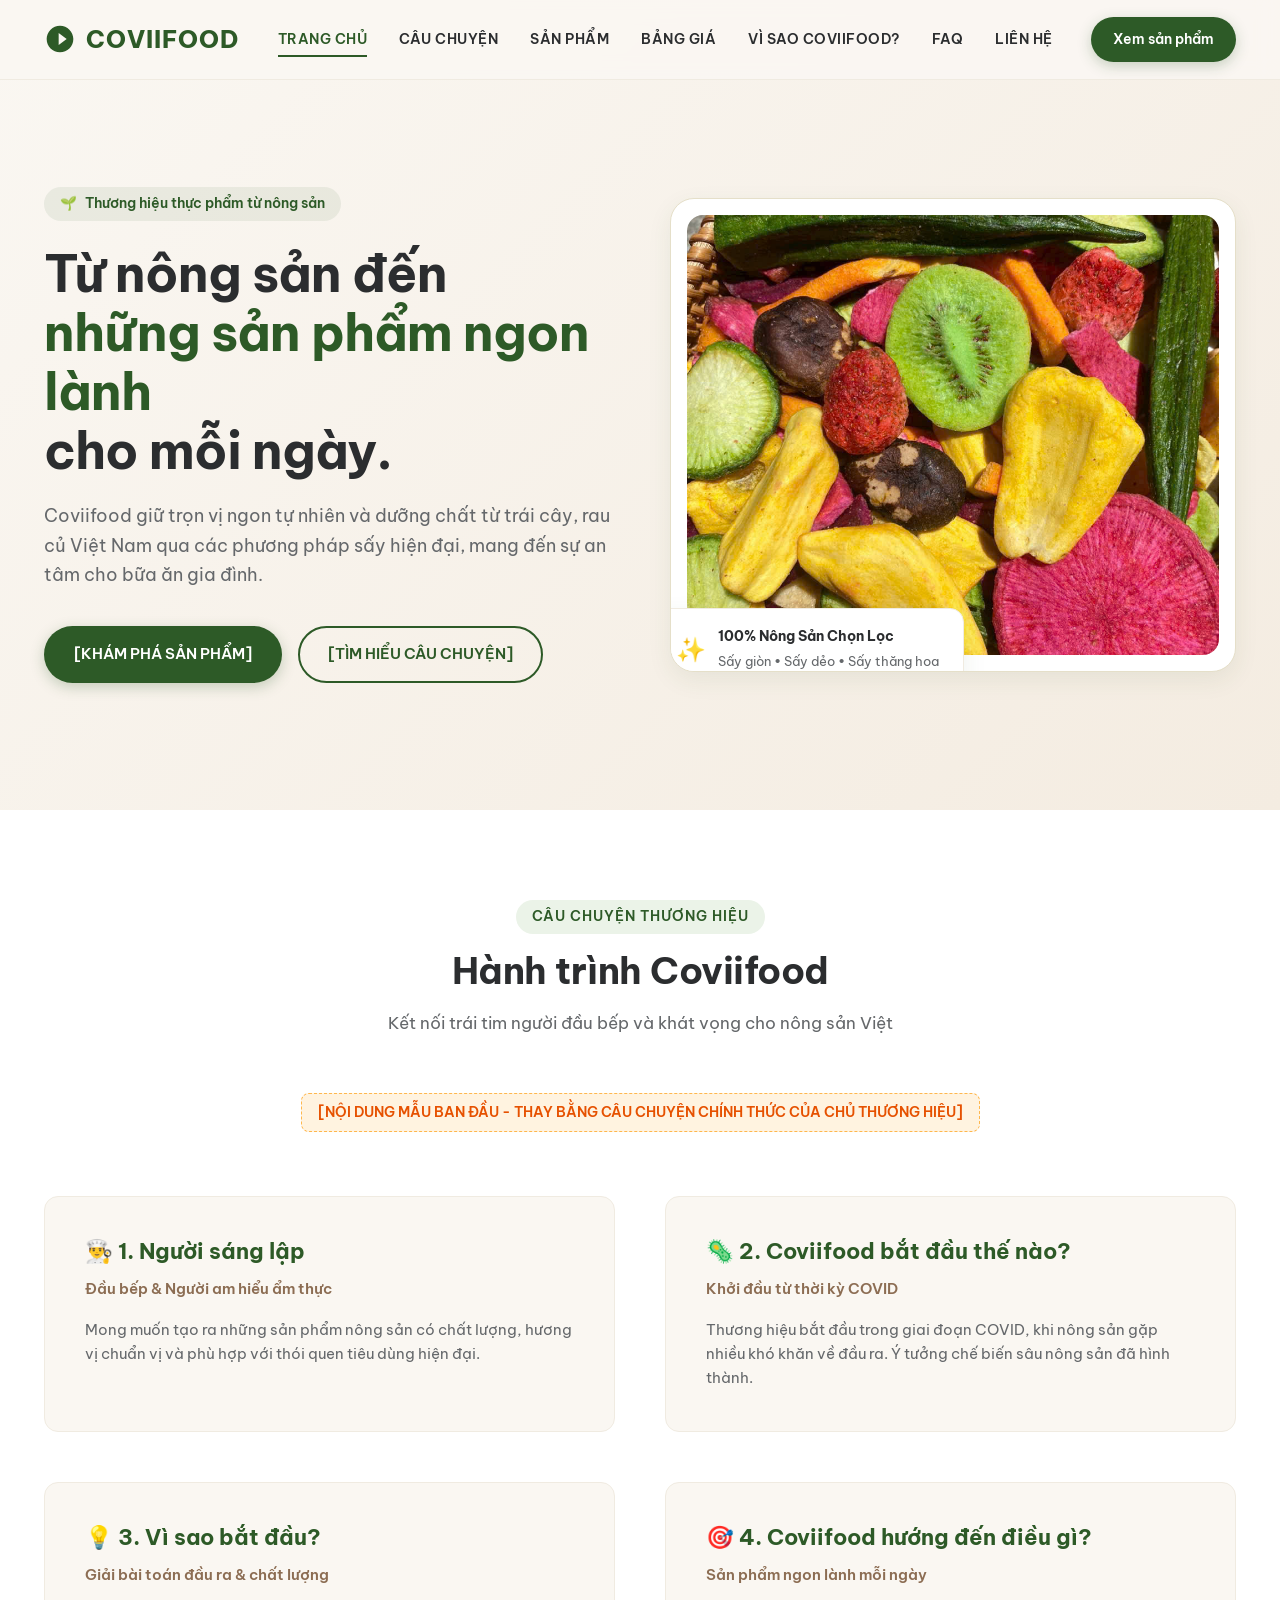
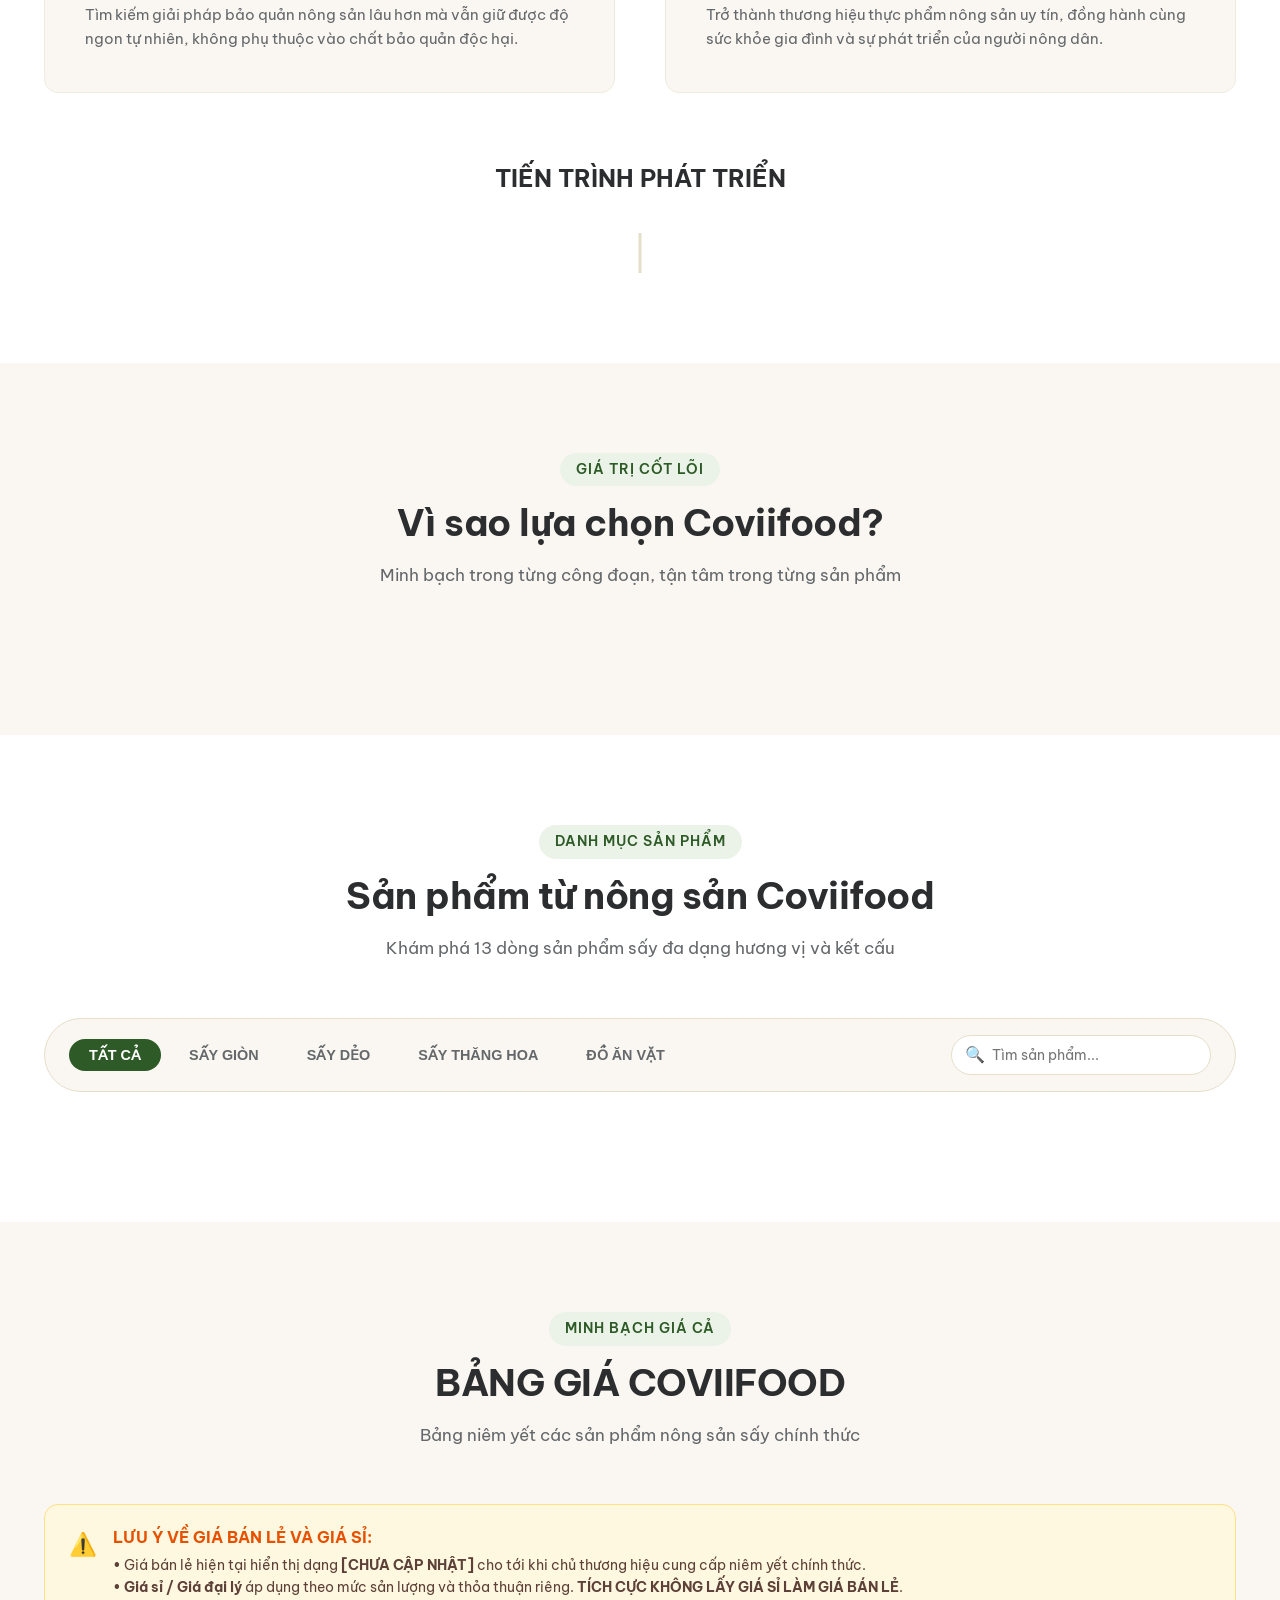
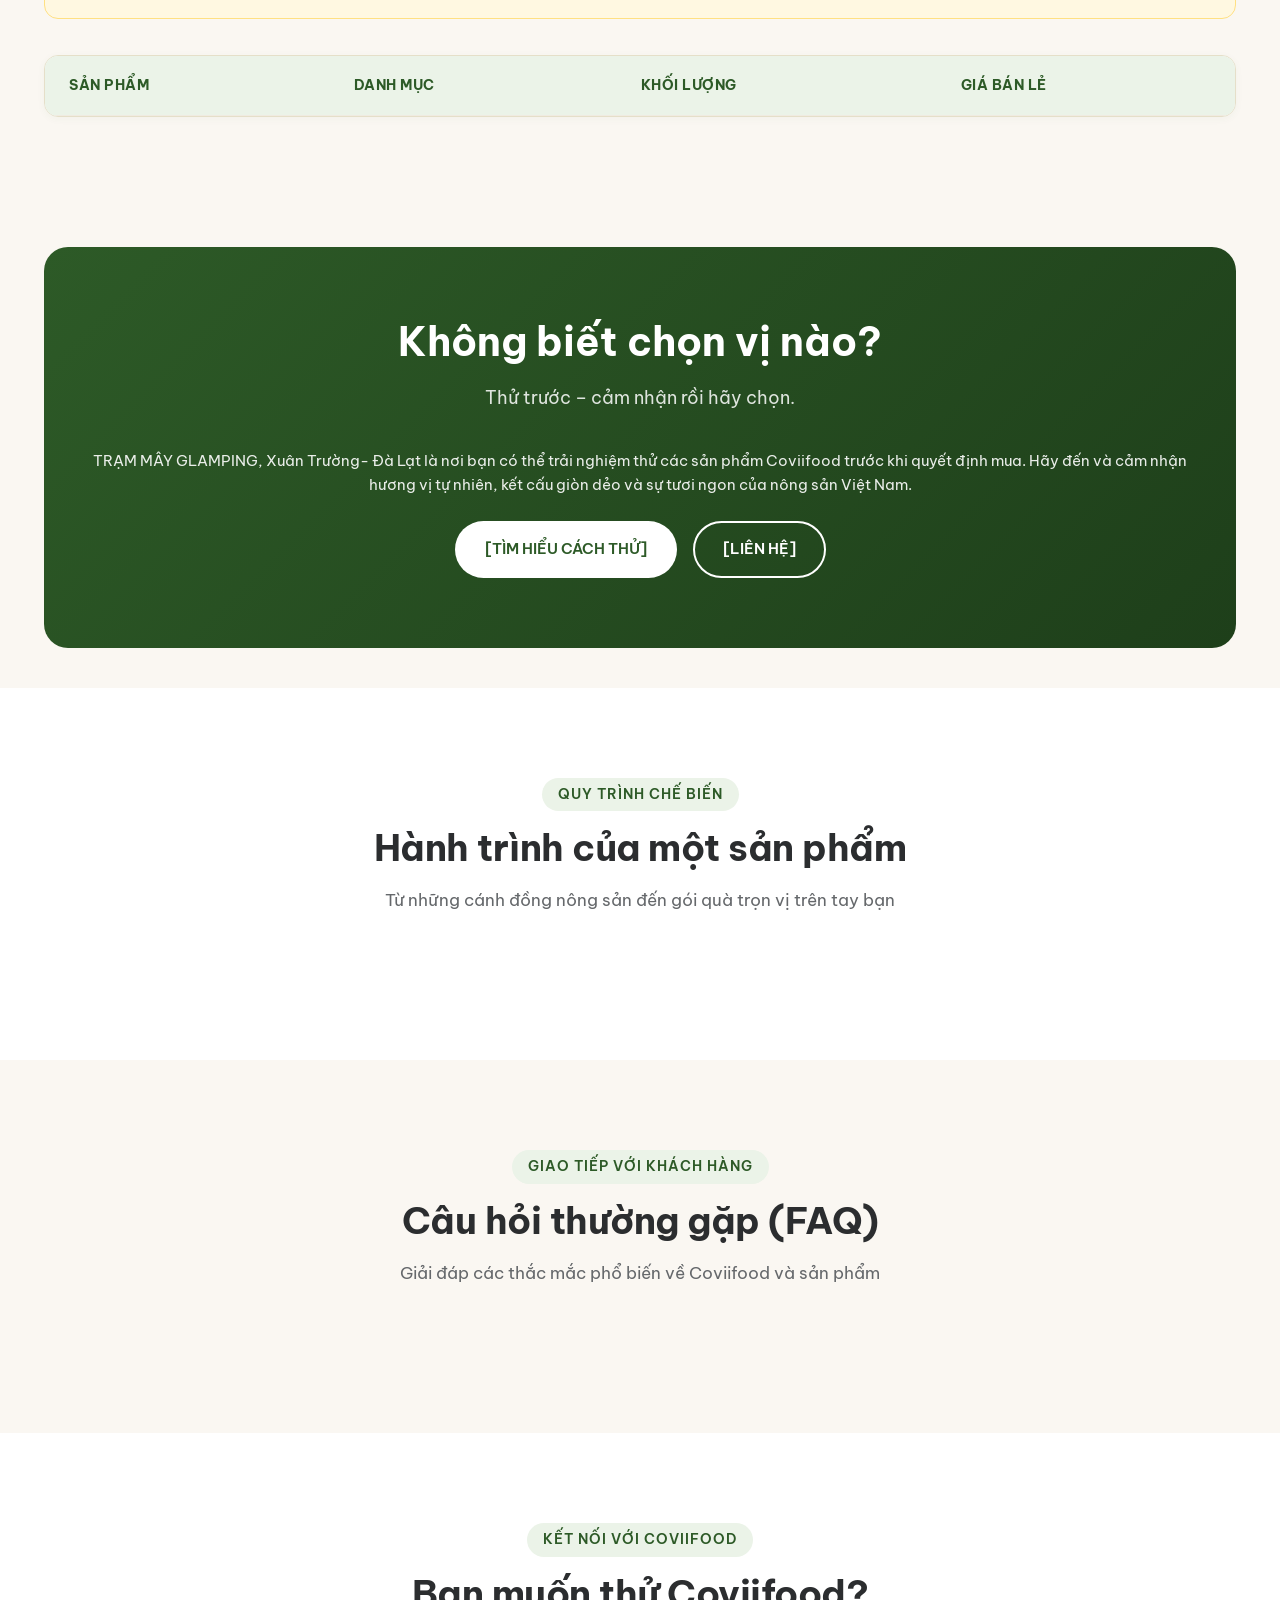
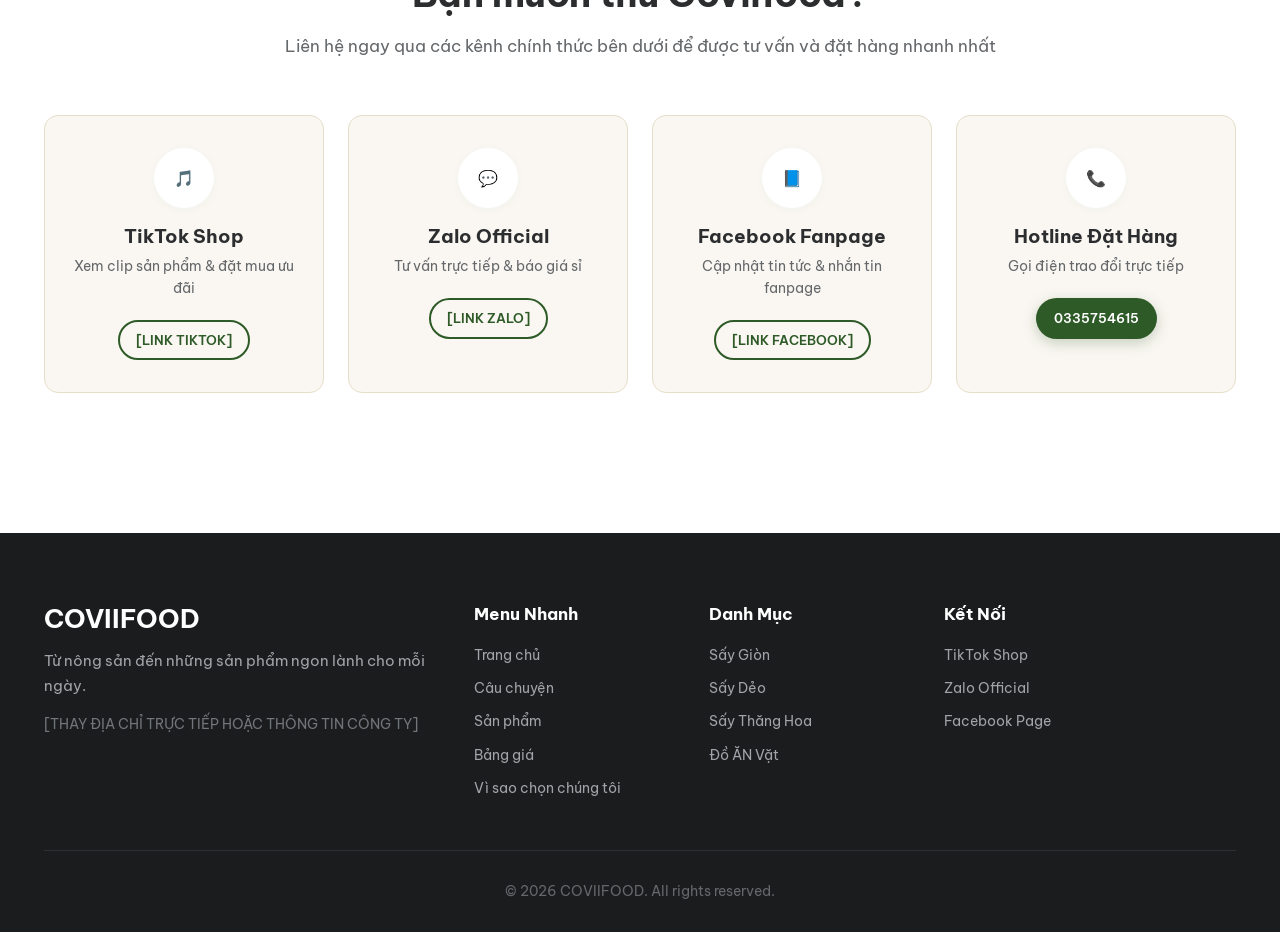
==== index.html @ 16edf357 "Add files via upload" ====
<!DOCTYPE html>
<html lang="vi">
<head>
    <meta charset="UTF-8">
    <meta name="viewport" content="width=device-width, initial-scale=1.0">
    
    <!-- SEO Meta Tags -->
    <title>Coviifood | Sản phẩm từ nông sản Việt Nam</title>
    <meta name="description" content="Coviifood - Thương hiệu các sản phẩm thực phẩm sấy sạch từ nông sản Việt Nam. Sấy giòn, sấy dẻo, sấy thăng hoa chất lượng cao và minh bạch.">
    <meta name="keywords" content="Coviifood, hoa quả sấy, nông sản sấy, sấy thăng hoa, trái cây sấy giòn, trái cây sấy dẻo, đồ ăn vặt">
    
    <!-- Open Graph for Social Sharing -->
    <meta property="og:title" content="Coviifood | Sản phẩm từ nông sản">
    <meta property="og:description" content="Từ nông sản đến những sản phẩm ngon lành cho mỗi ngày. Khám phá các món sấy tự nhiên từ Coviifood.">
    <meta property="og:type" content="website">

    <!-- CSS Files -->
    <link rel="stylesheet" href="css/style.css">
    <link rel="stylesheet" href="css/components.css">
    <link rel="stylesheet" href="css/responsive.css">
</head>
<body>

    <!-- ====================================================================
         1. HEADER & NAVIGATION
         ==================================================================== -->
    <header class="site-header">
        <div class="container header-inner">
            <!-- Logo Thương Hiệu -->
            <a href="index.html" class="brand-logo">
                <svg viewBox="0 0 24 24">
                    <path d="M12 2C6.48 2 2 6.48 2 12s4.48 10 10 10 10-4.48 10-10S17.52 2 12 2zm-1 14.5v-9l6 4.5-6 4.5z"/>
                </svg>
                <span class="brand-name-text">COVIIFOOD</span>
            </a>

            <!-- Thanh Menu Điều Hướng (Responsive Nav) -->
            <nav class="main-nav" id="main-nav">
                <a href="#hero" class="nav-link active">TRANG CHỦ</a>
                <a href="#story" class="nav-link">CÂU CHUYỆN</a>
                <a href="#products" class="nav-link">SẢN PHẨM</a>
                <a href="#pricing" class="nav-link">BẢNG GIÁ</a>
                <a href="#why-us" class="nav-link">VÌ SAO COVIIFOOD?</a>
                <a href="#faq" class="nav-link">FAQ</a>
                <a href="#contact" class="nav-link">LIÊN HỆ</a>
            </nav>

            <!-- Nút Action Header -->
            <div style="display: flex; align-items: center; gap: 12px;">
                <a href="#products" class="btn btn-primary" style="padding: 10px 20px; font-size: 0.85rem;">Xem sản phẩm</a>
                <!-- Toggle Mobile Drawer Button -->
                <button class="mobile-nav-toggle" id="mobile-nav-toggle" aria-label="Toggle Menu">
                    <svg width="24" height="24" viewBox="0 0 24 24" fill="none" stroke="currentColor" stroke-width="2">
                        <line x1="3" y1="12" x2="21" y2="12"></line>
                        <line x1="3" y1="6" x2="21" y2="6"></line>
                        <line x1="3" y1="18" x2="21" y2="18"></line>
                    </svg>
                </button>
            </div>
        </div>
    </header>

    <!-- ====================================================================
         2. HERO SECTION (TRANG CHỦ)
         ==================================================================== -->
    <section class="hero-section" id="hero">
        <div class="container">
            <div class="hero-grid">
                <!-- Nội dung chữ Hero -->
                <div class="hero-content">
                    <div class="hero-tag">
                        <span>🌱</span> Thương hiệu thực phẩm từ nông sản
                    </div>
                    <h1 class="hero-title">
                        Từ nông sản đến <span>những sản phẩm ngon lành</span> cho mỗi ngày.
                    </h1>
                    <p class="hero-description brand-tagline-text">
                        Coviifood giữ trọn vị ngon tự nhiên và dưỡng chất từ trái cây, rau củ Việt Nam qua các phương pháp sấy hiện đại, mang đến sự an tâm cho bữa ăn gia đình.
                    </p>
                    <div class="hero-actions">
                        <a href="#products" class="btn btn-primary">[KHÁM PHÁ SẢN PHẨM]</a>
                        <a href="#story" class="btn btn-outline">[TÌM HIỂU CÂU CHUYỆN]</a>
                    </div>
                </div>

                <!-- Hình ảnh Hero thực tế -->
                <div class="hero-image-wrapper">
                    <img src="assets/images/raucuquasaygion.jpg" alt="Coviifood Nông Sản Sấy" class="hero-img" onerror="this.style.display='none'; this.nextElementSibling.style.display='flex';">
                    <div class="hero-image-placeholder" style="display: none;">
                        <svg width="64" height="64" viewBox="0 0 24 24" fill="none" stroke="currentColor" stroke-width="1.5" style="margin-bottom: 16px;">
                            <path d="M12 2L2 7l10 5 10-5-10-5zM2 17l10 5 10-5M2 12l10 5 10-5"/>
                        </svg>
                        <strong style="font-size: 1.2rem; margin-bottom: 6px;">[THAY HÌNH ẢNH HERO COVIIFOOD]</strong>
                        <span style="font-size: 0.85rem; opacity: 0.8;">Khớp không gian sạch, tự nhiên, vị thực phẩm chất lượng cao</span>
                    </div>

                    <!-- Badge nổi floating -->
                    <div class="hero-badge-floating">
                        <span style="font-size: 1.5rem;">✨</span>
                        <div>
                            <strong style="display: block; font-size: 0.9rem;">100% Nông Sản Chọn Lọc</strong>
                            <span style="font-size: 0.8rem; color: var(--color-text-muted);">Sấy giòn • Sấy dẻo • Sấy thăng hoa</span>
                        </div>
                    </div>
                </div>
            </div>
        </div>
    </section>

    <!-- ====================================================================
         3. CÂU CHUYỆN COVIIFOOD (BRAND STORY)
         ==================================================================== -->
    <section class="section story-section" id="story">
        <div class="container">
            <div class="section-header">
                <span class="section-tag">CÂU CHUYỆN THƯƠNG HIỆU</span>
                <h2 class="section-title">Hành trình Coviifood</h2>
                <p class="section-subtitle">Kết nối trái tim người đầu bếp và khát vọng cho nông sản Việt</p>
            </div>

            <!-- Thẻ cảnh báo nội dung mẫu -->
            <div style="text-align: center; margin-bottom: 40px;">
                <span class="story-badge-sample">[NỘI DUNG MẪU BAN ĐẦU - THAY BẰNG CÂU CHUYỆN CHÍNH THỨC CỦA CHỦ THƯƠNG HIỆU]</span>
            </div>

            <!-- Grid 4 góc độ câu chuyện -->
            <div class="story-grid">
                <div class="story-card">
                    <h3 class="story-card-title">👨‍🍳 1. Người sáng lập</h3>
                    <div class="story-card-role">Đầu bếp & Người am hiểu ẩm thực</div>
                    <p style="font-size: 0.95rem; color: var(--color-text-muted); line-height: 1.6;">
                        Mong muốn tạo ra những sản phẩm nông sản có chất lượng, hương vị chuẩn vị và phù hợp với thói quen tiêu dùng hiện đại.
                    </p>
                </div>

                <div class="story-card">
                    <h3 class="story-card-title">🦠 2. Coviifood bắt đầu thế nào?</h3>
                    <div class="story-card-role">Khởi đầu từ thời kỳ COVID</div>
                    <p style="font-size: 0.95rem; color: var(--color-text-muted); line-height: 1.6;">
                        Thương hiệu bắt đầu trong giai đoạn COVID, khi nông sản gặp nhiều khó khăn về đầu ra. Ý tưởng chế biến sâu nông sản đã hình thành.
                    </p>
                </div>

                <div class="story-card">
                    <h3 class="story-card-title">💡 3. Vì sao bắt đầu?</h3>
                    <div class="story-card-role">Giải bài toán đầu ra & chất lượng</div>
                    <p style="font-size: 0.95rem; color: var(--color-text-muted); line-height: 1.6;">
                        Tìm kiếm giải pháp bảo quản nông sản lâu hơn mà vẫn giữ được độ ngon tự nhiên, không phụ thuộc vào chất bảo quản độc hại.
                    </p>
                </div>

                <div class="story-card">
                    <h3 class="story-card-title">🎯 4. Coviifood hướng đến điều gì?</h3>
                    <div class="story-card-role">Sản phẩm ngon lành mỗi ngày</div>
                    <p style="font-size: 0.95rem; color: var(--color-text-muted); line-height: 1.6;">
                        Trở thành thương hiệu thực phẩm nông sản uy tín, đồng hành cùng sức khỏe gia đình và sự phát triển của người nông dân.
                    </p>
                </div>
            </div>

            <!-- Timeline Visual -->
            <h3 style="text-align: center; font-size: 1.5rem; margin-bottom: 10px;">TIẾN TRÌNH PHÁT TRIỂN</h3>
            <div class="timeline-container" id="story-timeline-container">
                <div class="timeline-line"></div>
                <!-- Render từ app.js -->
            </div>
        </div>
    </section>

    <!-- ====================================================================
         4. VÌ SAO COVIIFOOD? (4 CARDS)
         ==================================================================== -->
    <section class="section why-section" id="why-us">
        <div class="container">
            <div class="section-header">
                <span class="section-tag">GIÁ TRỊ CỐT LÕI</span>
                <h2 class="section-title">Vì sao lựa chọn Coviifood?</h2>
                <p class="section-subtitle">Minh bạch trong từng công đoạn, tận tâm trong từng sản phẩm</p>
            </div>

            <div class="why-grid" id="why-us-grid-container">
                <!-- Dynamic render từ app.js -->
            </div>
        </div>
    </section>

    <!-- ====================================================================
         5. TRANG SẢN PHẨM & BỘ LỌC (PRODUCTS CATALOG)
         ==================================================================== -->
    <section class="section products-section" id="products">
        <div class="container">
            <div class="section-header">
                <span class="section-tag">DANH MỤC SẢN PHẨM</span>
                <h2 class="section-title">Sản phẩm từ nông sản Coviifood</h2>
                <p class="section-subtitle">Khám phá 13 dòng sản phẩm sấy đa dạng hương vị và kết cấu</p>
            </div>

            <!-- Thanh Bộ Lọc & Ô Tìm Kiếm -->
            <div class="filter-bar">
                <div class="filter-categories">
                    <button class="filter-btn active" data-category="TẤT CẢ">TẤT CẢ</button>
                    <button class="filter-btn" data-category="SẤY GIÒN">SẤY GIÒN</button>
                    <button class="filter-btn" data-category="SẤY DẺO">SẤY DẺO</button>
                    <button class="filter-btn" data-category="SẤY THĂNG HOA">SẤY THĂNG HOA</button>
                    <button class="filter-btn" data-category="ĐỒ ĂN VẶT">ĐỒ ĂN VẶT</button>
                </div>
                <div class="search-box">
                    <span class="search-icon">🔍</span>
                    <input type="text" class="search-input" id="product-search-input" placeholder="Tìm sản phẩm...">
                </div>
            </div>

            <!-- Grid Render Danh Sách Sản Phẩm -->
            <div class="products-grid" id="products-grid-container">
                <!-- Render động bằng JavaScript từ data.js -->
            </div>
        </div>
    </section>

    <!-- ====================================================================
         6. CHI TIẾT SẢN PHẨM MODAL POPUP
         ==================================================================== -->
    <div class="modal-overlay" id="product-modal-overlay">
        <div class="modal-container">
            <button class="modal-close-btn" onclick="closeProductModal()">✕</button>
            <div class="modal-body">
                <!-- Ảnh sản phẩm trong Modal -->
                <div class="modal-image-area" id="modal-image-container">
                    <!-- Dynamic SVG -->
                </div>

                <!-- Thông tin chi tiết sản phẩm -->
                <div class="modal-info-area">
                    <span class="modal-category-tag" id="modal-product-category">SẤY GIÒN</span>
                    <h2 class="modal-product-title" id="modal-product-title">Tên sản phẩm</h2>

                    <div class="modal-price-weight">
                        <span class="modal-price" id="modal-product-price">[CHƯA CẬP NHẬT]</span>
                        <span class="modal-weight" id="modal-product-weight">[THAY KHỐI LƯỢNG]</span>
                    </div>

                    <p id="modal-product-desc" style="font-size: 0.95rem; color: var(--color-text-muted); margin-bottom: 20px; line-height: 1.6;">
                        [THAY MÔ TẢ SẢN PHẨM]
                    </p>

                    <!-- Thông số sản phẩm -->
                    <div class="modal-specs-grid">
                        <div class="modal-spec-item">
                            <strong>Hương vị:</strong>
                            <span id="modal-product-flavor">[THAY HƯƠNG VỊ]</span>
                        </div>
                        <div class="modal-spec-item">
                            <strong>Kết cấu:</strong>
                            <span id="modal-product-texture">[THAY KẾT CẤU]</span>
                        </div>
                        <div class="modal-spec-item">
                            <strong>Thành phần:</strong>
                            <span id="modal-product-ingredients">[THAY THÀNH PHẦN]</span>
                        </div>
                        <div class="modal-spec-item">
                            <strong>Nguồn nguyên liệu:</strong>
                            <span id="modal-product-origin">[THAY NGUỒN NGUYÊN LIỆU]</span>
                        </div>
                        <div class="modal-spec-item">
                            <strong>Phương pháp:</strong>
                            <span id="modal-product-production">[THAY PHƯƠNG PHÁP SẢN XUẤT]</span>
                        </div>
                        <div class="modal-spec-item">
                            <strong>Bảo quản:</strong>
                            <span id="modal-product-storage">[THAY CÁCH BẢO QUẢN]</span>
                        </div>
                        <div class="modal-spec-item" style="grid-column: 1 / -1;">
                            <strong>Hạn sử dụng:</strong>
                            <span id="modal-product-expiry">[THAY HẠN SỬ DỤNG]</span>
                        </div>
                    </div>

                    <!-- Khu vực ĐIỀU GÌ ĐẶC BIỆT Ở SẢN PHẨM NÀY? -->
                    <h4 class="modal-highlights-title">ĐIỀU GÌ ĐẶC BIỆT Ở SẢN PHẨM NÀY?</h4>
                    <ul class="modal-highlights-list" id="modal-product-highlights">
                        <!-- Dynamic Highlights -->
                    </ul>

                    <!-- Nút đặt hàng trong modal -->
                    <div class="modal-actions">
                        <a href="#contact" class="btn btn-primary" onclick="closeProductModal()">[MUA NGAY]</a>
                        <a href="#contact" class="btn btn-outline" onclick="closeProductModal()">[LIÊN HỆ TƯ VẤN]</a>
                    </div>
                </div>
            </div>
        </div>
    </div>

    <!-- ====================================================================
         7. BẢNG GIÁ COVIIFOOD (PRICING SECTION)
         ==================================================================== -->
    <section class="section pricing-section" id="pricing">
        <div class="container">
            <div class="section-header">
                <span class="section-tag">MINH BẠCH GIÁ CẢ</span>
                <h2 class="section-title">BẢNG GIÁ COVIIFOOD</h2>
                <p class="section-subtitle">Bảng niêm yết các sản phẩm nông sản sấy chính thức</p>
            </div>

            <!-- Lưu ý quan trọng về giá -->
            <div class="pricing-notice-box">
                <span class="pricing-notice-icon">⚠️</span>
                <div>
                    <strong style="color: #E65100; font-size: 1rem; display: block; margin-bottom: 4px;">LƯU Ý VỀ GIÁ BÁN LẺ VÀ GIÁ SỈ:</strong>
                    <p style="font-size: 0.9rem; color: #5D4037; line-height: 1.5;">
                        • Giá bán lẻ hiện tại hiển thị dạng <strong>[CHƯA CẬP NHẬT]</strong> cho tới khi chủ thương hiệu cung cấp niêm yết chính thức.<br>
                        • <strong>Giá sỉ / Giá đại lý</strong> áp dụng theo mức sản lượng và thỏa thuận riêng. <strong>TÍCH CỰC KHÔNG LẤY GIÁ SỈ LÀM GIÁ BÁN LẺ</strong>.
                    </p>
                </div>
            </div>

            <!-- Bảng hiển thị giá -->
            <div class="pricing-table-wrapper">
                <table class="pricing-table">
                    <thead>
                        <tr>
                            <th>SẢN PHẨM</th>
                            <th>DANH MỤC</th>
                            <th>KHỐI LƯỢNG</th>
                            <th>GIÁ BÁN LẺ</th>
                        </tr>
                    </thead>
                    <tbody id="pricing-table-body">
                        <!-- Render tự động từ data.js -->
                    </tbody>
                </table>
            </div>
        </div>
    </section>

    <!-- ====================================================================
         8. SECTION "THỬ TRƯỚC KHI CHỌN"
         ==================================================================== -->
    <div class="container">
        <section class="try-section" id="try-before-buy">
            <h2>Không biết chọn vị nào?</h2>
            <p>Thử trước – cảm nhận rồi hãy chọn.</p>
            <div style="font-size: 0.95rem; margin-bottom: 24px; opacity: 0.9;">
                TRẠM MÂY GLAMPING, Xuân Trường- Đà Lạt là nơi bạn có thể trải nghiệm thử các sản phẩm Coviifood trước khi quyết định mua. Hãy đến và cảm nhận hương vị tự nhiên, kết cấu giòn dẻo và sự tươi ngon của nông sản Việt Nam.
            </div>
            <div class="try-actions">
                <a href="#contact" class="btn btn-light">[TÌM HIỂU CÁCH THỬ]</a>
                </a>
                <a href="#contact" class="btn btn-outline" style="border-color: #FFFFFF; color: #FFFFFF;">[LIÊN HỆ]</a>
            </div>
        </section>
    </div>

    <!-- ====================================================================
         9. HÀNH TRÌNH CỦA MỘT SẢN PHẨM (JOURNEY STORYTELLING)
         ==================================================================== -->
    <section class="section journey-section" id="journey">
        <div class="container">
            <div class="section-header">
                <span class="section-tag">QUY TRÌNH CHẾ BIẾN</span>
                <h2 class="section-title">Hành trình của một sản phẩm</h2>
                <p class="section-subtitle">Từ những cánh đồng nông sản đến gói quà trọn vị trên tay bạn</p>
            </div>

            <div class="journey-grid" id="journey-grid-container">
                <!-- Render 6 bước từ app.js -->
            </div>
        </div>
    </section>

    <!-- ====================================================================
         10. FAQ ACCORDION (CÂU HỎI THƯỜNG GẶP)
         ==================================================================== -->
    <section class="section faq-section" id="faq">
        <div class="container">
            <div class="section-header">
                <span class="section-tag">GIAO TIẾP VỚI KHÁCH HÀNG</span>
                <h2 class="section-title">Câu hỏi thường gặp (FAQ)</h2>
                <p class="section-subtitle">Giải đáp các thắc mắc phổ biến về Coviifood và sản phẩm</p>
            </div>

            <div class="faq-accordion" id="faq-accordion-container">
                <!-- Render 10 câu hỏi từ animations.js / data.js -->
            </div>
        </div>
    </section>

    <!-- ====================================================================
         11. LIÊN HỆ & ĐẶT HÀNG (CONTACT SECTION)
         ==================================================================== -->
    <section class="section contact-section" id="contact">
        <div class="container">
            <div class="section-header">
                <span class="section-tag">KẾT NỐI VỚI COVIIFOOD</span>
                <h2 class="section-title">Bạn muốn thử Coviifood?</h2>
                <p class="section-subtitle">Liên hệ ngay qua các kênh chính thức bên dưới để được tư vấn và đặt hàng nhanh nhất</p>
            </div>

            <div class="channels-grid">
                <a href="[LINK TIKTOK]" target="_blank" class="channel-card link-tiktok">
                    <div class="channel-icon">🎵</div>
                    <h3 class="channel-title">TikTok Shop</h3>
                    <p class="channel-desc">Xem clip sản phẩm & đặt mua ưu đãi</p>
                    <span class="btn btn-outline" style="font-size: 0.8rem; padding: 8px 16px;">[LINK TIKTOK]</span>
                </a>

                <a href="https://zalo.me/0335754615" target="_blank" class="channel-card link-zalo">
                    <div class="channel-icon">💬</div>
                    <h3 class="channel-title">Zalo Official</h3>
                    <p class="channel-desc">Tư vấn trực tiếp & báo giá sỉ</p>
                    <span class="btn btn-outline" style="font-size: 0.8rem; padding: 8px 16px;">[LINK ZALO]</span>
                </a>

                <a href="[LINK FACEBOOK]" target="_blank" class="channel-card link-facebook">
                    <div class="channel-icon">📘</div>
                    <h3 class="channel-title">Facebook Fanpage</h3>
                    <p class="channel-desc">Cập nhật tin tức & nhắn tin fanpage</p>
                    <span class="btn btn-outline" style="font-size: 0.8rem; padding: 8px 16px;">[LINK FACEBOOK]</span>
                </a>

                <a href="tel:0335754615" class="channel-card link-phone">
                    <div class="channel-icon">📞</div>
                    <h3 class="channel-title">Hotline Đặt Hàng</h3>
                    <p class="channel-desc">Gọi điện trao đổi trực tiếp</p>
                    <span class="btn btn-primary" style="font-size: 0.8rem; padding: 8px 16px;">0335754615</span>
                </a>
            </div>
        </div>
    </section>

    <!-- ====================================================================
         12. FOOTER
         ==================================================================== -->
    <footer class="site-footer">
        <div class="container">
            <div class="footer-grid">
                <!-- Cột 1: Thông tin thương hiệu -->
                <div class="footer-brand">
                    <h3 class="brand-name-text">COVIIFOOD</h3>
                    <p class="brand-tagline-text" style="margin-bottom: 16px;">
                        Từ nông sản đến những sản phẩm ngon lành cho mỗi ngày.
                    </p>
                    <p style="font-size: 0.85rem; color: #72767A;">
                        [THAY ĐỊA CHỈ TRỰC TIẾP HOẶC THÔNG TIN CÔNG TY]
                    </p>
                </div>

                <!-- Cột 2: Menu Nhanh -->
                <div>
                    <h4 class="footer-col-title">Menu Nhanh</h4>
                    <div class="footer-links">
                        <a href="#hero">Trang chủ</a>
                        <a href="#story">Câu chuyện</a>
                        <a href="#products">Sản phẩm</a>
                        <a href="#pricing">Bảng giá</a>
                        <a href="#why-us">Vì sao chọn chúng tôi</a>
                    </div>
                </div>

                <!-- Cột 3: Danh Mục Sản Phẩm -->
                <div>
                    <h4 class="footer-col-title">Danh Mục</h4>
                    <div class="footer-links">
                        <a href="#products">Sấy Giòn</a>
                        <a href="#products">Sấy Dẻo</a>
                        <a href="#products">Sấy Thăng Hoa</a>
                        <a href="#products">Đồ ĂN Vặt</a>
                    </div>
                </div>

                <!-- Cột 4: Kênh Truyền Thông -->
                <div>
                    <h4 class="footer-col-title">Kết Nối</h4>
                    <div class="footer-links">
                        <a href="[LINK TIKTOK]" target="_blank" class="link-tiktok">TikTok Shop</a>
                        <a href="https://zalo.me/0335754615" target="_blank" class="link-zalo">Zalo Official</a>
                        <a href="[LINK FACEBOOK]" target="_blank" class="link-facebook">Facebook Page</a>
                    </div>
                </div>
            </div>

            <!-- Footer Bottom Copyright -->
            <div class="footer-bottom">
                <p>© 2026 COVIIFOOD. All rights reserved.</p>
            </div>
        </div>
    </footer>

    <!-- JavaScript Files -->
    <script src="js/data.js"></script>
    <script src="js/products.js"></script>
    <script src="js/filter.js"></script>
    <script src="js/animations.js"></script>
    <script src="js/app.js"></script>
</body>
</html>
---- css/style.css ----
/*
 * ============================================================================
 * COVIIFOOD - STYLE BASE & DESIGN SYSTEM (style.css)
 * ============================================================================
 */

@import url('https://fonts.googleapis.com/css2?family=Be+Vietnam+Pro:ital,wght@0,300;0,400;0,500;0,600;0,700;1,400&display=swap');

/* HỆ THỐNG BIẾN MÀU SẮC & THÔNG SỐ GIAO DIỆN (CSS VARIABLES) */
:root {
    /* Bảng màu chính - Tự nhiên, ấm áp & sang trọng */
    --color-primary: #2D5A27;         /* Xanh lá tự nhiên - Nhận diện nông sản */
    --color-primary-dark: #1E3F1A;    /* Xanh lá đậm */
    --color-primary-light: #EBF3E8;   /* Xanh lá nhạt nền */
    --color-secondary: #8C6D53;       /* Nâu đất nhẹ - Cảm giác gần gũi */
    --color-accent: #D97736;          /* Màu cam đất điểm nhấn nhẹ */
    --color-background: #FAF7F2;      /* Kem sáng ấm - Màu nền chính */
    --color-card-bg: #FFFFFF;        /* Nền card trắng sạch */
    --color-text: #2B2D2F;           /* Màu chữ chính - Chàm tối */
    --color-text-muted: #65686B;     /* Màu chữ phụ */
    --color-border: #E5DFC9;         /* Viền màu kem đất nhẹ */
    --color-border-light: #F0EBE1;   /* Viền nhạt */

    /* Typography */
    --font-main: 'Be Vietnam Pro', -apple-system, BlinkMacSystemFont, 'Segoe UI', Roboto, sans-serif;
    
    /* Spacing & Layout */
    --container-max-width: 1240px;
    --header-height: 80px;
    --border-radius-sm: 8px;
    --border-radius-md: 14px;
    --border-radius-lg: 24px;
    
    /* Box Shadows & Transitions */
    --shadow-sm: 0 2px 8px rgba(45, 90, 39, 0.04);
    --shadow-md: 0 8px 24px rgba(45, 90, 39, 0.08);
    --shadow-lg: 0 16px 40px rgba(0, 0, 0, 0.12);
    --transition-fast: all 0.25s cubic-bezier(0.4, 0, 0.2, 1);
    --transition-normal: all 0.35s cubic-bezier(0.4, 0, 0.2, 1);
}

/* RESET CƠ BẢN */
*, *::before, *::after {
    box-sizing: border-box;
    margin: 0;
    padding: 0;
}

html {
    scroll-behavior: smooth;
    font-size: 16px;
}

body {
    font-family: var(--font-main);
    background-color: var(--color-background);
    color: var(--color-text);
    line-height: 1.6;
    -webkit-font-smoothing: antialiased;
    overflow-x: hidden;
}

/* KHUNG CHỨA TRUNG TÂM (CONTAINER) */
.container {
    width: 100%;
    max-width: var(--container-max-width);
    margin: 0 auto;
    padding: 0 24px;
}

/* TIÊU ĐỀ & ĐOẠN VĂN */
h1, h2, h3, h4, h5, h6 {
    color: var(--color-text);
    font-weight: 700;
    line-height: 1.25;
}

p {
    color: var(--color-text-muted);
}

a {
    color: inherit;
    text-decoration: none;
    transition: var(--transition-fast);
}

img {
    max-width: 100%;
    height: auto;
    display: block;
}

ul {
    list-style: none;
}

/* UTILITY CLASSES */
.section {
    padding: 90px 0;
    position: relative;
}

.section-header {
    text-align: center;
    max-width: 720px;
    margin: 0 auto 56px auto;
}

.section-tag {
    display: inline-block;
    padding: 6px 16px;
    background-color: var(--color-primary-light);
    color: var(--color-primary);
    font-size: 0.85rem;
    font-weight: 600;
    letter-spacing: 1px;
    text-transform: uppercase;
    border-radius: 50px;
    margin-bottom: 14px;
}

.section-title {
    font-size: 2.3rem;
    color: var(--color-text);
    margin-bottom: 16px;
    letter-spacing: -0.5px;
}

.section-subtitle {
    font-size: 1.05rem;
    color: var(--color-text-muted);
}

/* BUTTON SYSTEM */
.btn {
    display: inline-flex;
    align-items: center;
    justify-content: center;
    gap: 10px;
    padding: 14px 28px;
    font-size: 0.95rem;
    font-weight: 600;
    border-radius: 50px;
    cursor: pointer;
    border: 2px solid transparent;
    transition: var(--transition-fast);
    text-decoration: none;
}

.btn-primary {
    background-color: var(--color-primary);
    color: #FFFFFF;
    box-shadow: 0 4px 14px rgba(45, 90, 39, 0.25);
}

.btn-primary:hover {
    background-color: var(--color-primary-dark);
    transform: translateY(-2px);
    box-shadow: 0 6px 20px rgba(45, 90, 39, 0.35);
}

.btn-outline {
    background-color: transparent;
    border-color: var(--color-primary);
    color: var(--color-primary);
}

.btn-outline:hover {
    background-color: var(--color-primary);
    color: #FFFFFF;
    transform: translateY(-2px);
}

.btn-secondary {
    background-color: var(--color-secondary);
    color: #FFFFFF;
}

.btn-secondary:hover {
    background-color: #725740;
    transform: translateY(-2px);
}

/* BADGES & PLACEHOLDER TAGS */
.placeholder-tag {
    display: inline-block;
    padding: 4px 10px;
    background-color: #FFF3E0;
    color: #E65100;
    border: 1px dashed #FFB74D;
    border-radius: 6px;
    font-size: 0.8rem;
    font-weight: 600;
}
---- css/components.css ----
/*
 * ============================================================================
 * COVIIFOOD - COMPONENTS STYLES (components.css)
 * ============================================================================
 */

/* ----------------------------------------------------------------------------
 * 1. HEADER & NAVIGATION
 * ---------------------------------------------------------------------------- */
.site-header {
    position: fixed;
    top: 0;
    left: 0;
    width: 100%;
    height: var(--header-height);
    background-color: rgba(250, 247, 242, 0.92);
    backdrop-filter: blur(10px);
    -webkit-backdrop-filter: blur(10px);
    z-index: 1000;
    border-bottom: 1px solid var(--color-border-light);
    transition: var(--transition-fast);
}

.site-header.scrolled {
    box-shadow: var(--shadow-sm);
    background-color: rgba(255, 255, 255, 0.96);
}

.header-inner {
    display: flex;
    align-items: center;
    justify-content: space-between;
    height: 100%;
}

.brand-logo {
    display: flex;
    align-items: center;
    gap: 10px;
    font-size: 1.5rem;
    font-weight: 800;
    color: var(--color-primary);
    letter-spacing: 1px;
}

.brand-logo svg {
    width: 32px;
    height: 32px;
    fill: currentColor;
}

.main-nav {
    display: flex;
    align-items: center;
    gap: 32px;
}

.nav-link {
    font-size: 0.9rem;
    font-weight: 600;
    color: var(--color-text);
    text-transform: uppercase;
    letter-spacing: 0.5px;
    position: relative;
    padding: 6px 0;
}

.nav-link::after {
    content: '';
    position: absolute;
    bottom: 0;
    left: 0;
    width: 0%;
    height: 2px;
    background-color: var(--color-primary);
    transition: var(--transition-fast);
}

.nav-link:hover::after,
.nav-link.active::after {
    width: 100%;
}

.nav-link.active {
    color: var(--color-primary);
}

.mobile-nav-toggle {
    display: none;
    background: none;
    border: none;
    cursor: pointer;
    padding: 8px;
    color: var(--color-text);
}

/* ----------------------------------------------------------------------------
 * 2. HERO SECTION
 * ---------------------------------------------------------------------------- */
.hero-section {
    padding-top: calc(var(--header-height) + 60px);
    padding-bottom: 80px;
    background: linear-gradient(135deg, #FAF7F2 0%, #F4ECE1 100%);
    min-height: 90vh;
    display: flex;
    align-items: center;
}

.hero-grid {
    display: grid;
    grid-template-columns: 1fr 1fr;
    gap: 60px;
    align-items: center;
}

.hero-content {
    max-width: 580px;
}

.hero-tag {
    display: inline-flex;
    align-items: center;
    gap: 8px;
    padding: 6px 16px;
    background-color: rgba(45, 90, 39, 0.08);
    color: var(--color-primary);
    border-radius: 50px;
    font-size: 0.85rem;
    font-weight: 600;
    margin-bottom: 24px;
}

.hero-title {
    font-size: 3.2rem;
    line-height: 1.15;
    color: var(--color-text);
    margin-bottom: 20px;
    letter-spacing: -1px;
}

.hero-title span {
    color: var(--color-primary);
    display: block;
}

.hero-description {
    font-size: 1.1rem;
    color: var(--color-text-muted);
    margin-bottom: 36px;
    line-height: 1.7;
}

.hero-actions {
    display: flex;
    gap: 16px;
    flex-wrap: wrap;
}

.hero-image-wrapper {
    position: relative;
    border-radius: var(--border-radius-lg);
    overflow: hidden;
    box-shadow: var(--shadow-md);
    background-color: #FFFFFF;
    padding: 16px;
    border: 1px solid var(--color-border);
}

.hero-img {
    width: 100%;
    height: 440px;
    object-fit: cover;
    border-radius: calc(var(--border-radius-lg) - 8px);
}

/* Visual placeholder cho Hero Image */
.hero-image-placeholder {
    width: 100%;
    height: 440px;
    background: linear-gradient(135deg, #EBF3E8 0%, #D8E8D3 100%);
    border-radius: calc(var(--border-radius-lg) - 8px);
    display: flex;
    flex-direction: column;
    align-items: center;
    justify-content: center;
    color: var(--color-primary);
    text-align: center;
    padding: 30px;
}

.hero-badge-floating {
    position: absolute;
    bottom: -20px;
    left: -20px;
    background: #FFFFFF;
    padding: 16px 24px;
    border-radius: var(--border-radius-md);
    box-shadow: var(--shadow-md);
    display: flex;
    align-items: center;
    gap: 12px;
    border: 1px solid var(--color-border-light);
}

/* ----------------------------------------------------------------------------
 * 3. CÂU CHUYỆN COVIIFOOD (STORY SECTION)
 * ---------------------------------------------------------------------------- */
.story-section {
    background-color: #FFFFFF;
}

.story-badge-sample {
    background-color: #FFF3E0;
    color: #E65100;
    border: 1px dashed #FFB74D;
    padding: 8px 16px;
    border-radius: var(--border-radius-sm);
    font-size: 0.85rem;
    font-weight: 600;
    margin-bottom: 24px;
    display: inline-block;
}

.story-grid {
    display: grid;
    grid-template-columns: 1fr 1fr;
    gap: 50px;
    margin-bottom: 70px;
}

.story-card {
    background-color: var(--color-background);
    padding: 40px;
    border-radius: var(--border-radius-md);
    border: 1px solid var(--color-border-light);
}

.story-card-title {
    font-size: 1.4rem;
    color: var(--color-primary);
    margin-bottom: 12px;
    display: flex;
    align-items: center;
    gap: 10px;
}

.story-card-role {
    font-size: 0.95rem;
    font-weight: 600;
    color: var(--color-secondary);
    margin-bottom: 16px;
}

/* Timeline storytelling */
.timeline-container {
    position: relative;
    max-width: 900px;
    margin: 40px auto 0 auto;
    padding: 20px 0;
}

.timeline-line {
    position: absolute;
    top: 0;
    bottom: 0;
    left: 50%;
    width: 3px;
    background-color: var(--color-border);
    transform: translateX(-50%);
}

.timeline-item {
    position: relative;
    margin-bottom: 40px;
    width: 50%;
    padding: 0 40px;
}

.timeline-item:nth-child(odd) {
    left: 0;
    text-align: right;
}

.timeline-item:nth-child(even) {
    left: 50%;
    text-align: left;
}

.timeline-node {
    position: absolute;
    top: 20px;
    width: 20px;
    height: 20px;
    background-color: var(--color-primary);
    border: 4px solid #FFFFFF;
    border-radius: 50%;
    box-shadow: 0 0 0 3px var(--color-primary-light);
    z-index: 2;
}

.timeline-item:nth-child(odd) .timeline-node {
    right: -10px;
}

.timeline-item:nth-child(even) .timeline-node {
    left: -10px;
}

.timeline-content {
    background-color: var(--color-background);
    padding: 24px;
    border-radius: var(--border-radius-md);
    border: 1px solid var(--color-border);
    box-shadow: var(--shadow-sm);
}

.timeline-stage {
    font-size: 0.8rem;
    font-weight: 700;
    color: var(--color-primary);
    letter-spacing: 1px;
    margin-bottom: 6px;
}

/* ----------------------------------------------------------------------------
 * 4. VÌ SAO COVIIFOOD (4 CARDS)
 * ---------------------------------------------------------------------------- */
.why-section {
    background-color: var(--color-background);
}

.why-grid {
    display: grid;
    grid-template-columns: repeat(4, 1fr);
    gap: 24px;
}

.why-card {
    background: #FFFFFF;
    padding: 36px 28px;
    border-radius: var(--border-radius-md);
    border: 1px solid var(--color-border-light);
    box-shadow: var(--shadow-sm);
    transition: var(--transition-normal);
    display: flex;
    flex-direction: column;
}

.why-card:hover {
    transform: translateY(-8px);
    box-shadow: var(--shadow-md);
    border-color: var(--color-primary-light);
}

.why-number {
    font-size: 1.8rem;
    font-weight: 800;
    color: var(--color-primary);
    opacity: 0.3;
    margin-bottom: 12px;
}

.why-icon {
    width: 48px;
    height: 48px;
    background-color: var(--color-primary-light);
    color: var(--color-primary);
    border-radius: 12px;
    display: flex;
    align-items: center;
    justify-content: center;
    margin-bottom: 20px;
}

.why-card-title {
    font-size: 1.25rem;
    color: var(--color-text);
    margin-bottom: 8px;
}

.why-card-subtitle {
    font-size: 0.85rem;
    font-weight: 600;
    color: var(--color-secondary);
    margin-bottom: 14px;
}

.why-card-desc {
    font-size: 0.95rem;
    line-height: 1.6;
    margin-bottom: 24px;
    flex-grow: 1;
}

.why-card-btn {
    align-self: flex-start;
    font-size: 0.85rem;
    font-weight: 600;
    color: var(--color-primary);
    background: none;
    border: none;
    cursor: pointer;
    display: flex;
    align-items: center;
    gap: 6px;
}

.why-card-btn:hover {
    color: var(--color-primary-dark);
    text-decoration: underline;
}

/* ----------------------------------------------------------------------------
 * 5. TRANG SẢN PHẨM & BỘ LỌC
 * ---------------------------------------------------------------------------- */
.products-section {
    background-color: #FFFFFF;
}

.filter-bar {
    display: flex;
    flex-wrap: wrap;
    align-items: center;
    justify-content: space-between;
    gap: 20px;
    margin-bottom: 40px;
    padding: 16px 24px;
    background-color: var(--color-background);
    border-radius: 50px;
    border: 1px solid var(--color-border);
}

.filter-categories {
    display: flex;
    flex-wrap: wrap;
    gap: 8px;
}

.filter-btn {
    padding: 8px 20px;
    border-radius: 40px;
    border: none;
    background: transparent;
    color: var(--color-text-muted);
    font-size: 0.9rem;
    font-weight: 600;
    cursor: pointer;
    transition: var(--transition-fast);
}

.filter-btn:hover {
    color: var(--color-primary);
    background-color: rgba(45, 90, 39, 0.05);
}

.filter-btn.active {
    background-color: var(--color-primary);
    color: #FFFFFF;
}

.search-box {
    position: relative;
    min-width: 260px;
}

.search-input {
    width: 100%;
    padding: 10px 16px 10px 40px;
    border-radius: 30px;
    border: 1px solid var(--color-border);
    font-family: var(--font-main);
    font-size: 0.9rem;
    background-color: #FFFFFF;
    outline: none;
    transition: var(--transition-fast);
}

.search-input:focus {
    border-color: var(--color-primary);
    box-shadow: 0 0 0 3px rgba(45, 90, 39, 0.1);
}

.search-icon {
    position: absolute;
    left: 14px;
    top: 50%;
    transform: translateY(-50%);
    color: var(--color-text-muted);
    pointer-events: none;
}

.products-grid {
    display: grid;
    grid-template-columns: repeat(3, 1fr);
    gap: 30px;
}

.product-card {
    background-color: #FFFFFF;
    border-radius: var(--border-radius-md);
    border: 1px solid var(--color-border-light);
    overflow: hidden;
    box-shadow: var(--shadow-sm);
    transition: var(--transition-normal);
    display: flex;
    flex-direction: column;
    cursor: pointer;
    animation: fadeIn 0.4s ease-out;
}

.product-card:hover {
    transform: translateY(-6px);
    box-shadow: var(--shadow-md);
    border-color: var(--color-border);
}

.product-card-thumb {
    position: relative;
    width: 100%;
    height: 240px;
    background-color: #F7F5F0;
    display: flex;
    align-items: center;
    justify-content: center;
    overflow: hidden;
}

.product-card-img {
    width: 100%;
    height: 100%;
    object-fit: cover;
    transition: transform 0.4s ease;
}

.product-card:hover .product-card-img {
    transform: scale(1.06);
}

.modal-product-img {
    max-width: 100%;
    max-height: 320px;
    object-fit: contain;
    border-radius: var(--border-radius-md);
}

.brand-logo-img {
    height: 42px;
    width: auto;
    object-fit: contain;
    border-radius: 6px;
}

.product-card-category-badge {
    position: absolute;
    top: 14px;
    left: 14px;
    background-color: rgba(255, 255, 255, 0.9);
    backdrop-filter: blur(4px);
    color: var(--color-primary);
    font-size: 0.75rem;
    font-weight: 700;
    padding: 4px 12px;
    border-radius: 30px;
    text-transform: uppercase;
    z-index: 2;
}

.product-card-body {
    padding: 24px;
    display: flex;
    flex-direction: column;
    flex-grow: 1;
}

.product-card-title {
    font-size: 1.2rem;
    color: var(--color-text);
    margin-bottom: 8px;
}

.product-card-desc {
    font-size: 0.9rem;
    color: var(--color-text-muted);
    margin-bottom: 16px;
    line-height: 1.5;
    display: -webkit-box;
    -webkit-line-clamp: 2;
    -webkit-box-orient: vertical;
    overflow: hidden;
    flex-grow: 1;
}

.product-card-footer {
    display: flex;
    align-items: center;
    justify-content: space-between;
    padding-top: 16px;
    border-top: 1px solid var(--color-border-light);
}

.product-card-price {
    font-size: 1.1rem;
    font-weight: 700;
    color: var(--color-primary);
}

.product-card-weight {
    font-size: 0.85rem;
    color: var(--color-text-muted);
}

/* ----------------------------------------------------------------------------
 * 6. CHI TIẾT SẢN PHẨM MODAL (PRODUCT DETAIL MODAL)
 * ---------------------------------------------------------------------------- */
.modal-overlay {
    position: fixed;
    top: 0;
    left: 0;
    width: 100%;
    height: 100%;
    background-color: rgba(0, 0, 0, 0.6);
    backdrop-filter: blur(4px);
    z-index: 2000;
    display: flex;
    align-items: center;
    justify-content: center;
    padding: 20px;
    opacity: 0;
    visibility: hidden;
    transition: var(--transition-fast);
}

.modal-overlay.active {
    opacity: 1;
    visibility: visible;
}

.modal-container {
    background-color: #FFFFFF;
    width: 100%;
    max-width: 900px;
    max-height: 90vh;
    border-radius: var(--border-radius-lg);
    overflow-y: auto;
    position: relative;
    box-shadow: var(--shadow-lg);
    transform: scale(0.95);
    transition: var(--transition-fast);
}

.modal-overlay.active .modal-container {
    transform: scale(1);
}

.modal-close-btn {
    position: absolute;
    top: 20px;
    right: 20px;
    width: 40px;
    height: 40px;
    border-radius: 50%;
    background-color: var(--color-background);
    border: none;
    font-size: 1.2rem;
    cursor: pointer;
    display: flex;
    align-items: center;
    justify-content: center;
    z-index: 10;
    transition: var(--transition-fast);
}

.modal-close-btn:hover {
    background-color: #E0E0E0;
}

.modal-body {
    padding: 40px;
    display: grid;
    grid-template-columns: 1fr 1.2fr;
    gap: 40px;
}

.modal-image-area {
    background-color: var(--color-background);
    border-radius: var(--border-radius-md);
    padding: 20px;
    display: flex;
    align-items: center;
    justify-content: center;
    min-height: 350px;
}

.modal-info-area {
    display: flex;
    flex-direction: column;
}

.modal-category-tag {
    font-size: 0.85rem;
    font-weight: 700;
    color: var(--color-primary);
    text-transform: uppercase;
    margin-bottom: 8px;
}

.modal-product-title {
    font-size: 2rem;
    margin-bottom: 12px;
}

.modal-price-weight {
    display: flex;
    align-items: baseline;
    gap: 16px;
    margin-bottom: 20px;
    padding-bottom: 20px;
    border-bottom: 1px solid var(--color-border-light);
}

.modal-price {
    font-size: 1.5rem;
    font-weight: 800;
    color: var(--color-primary);
}

.modal-weight {
    font-size: 0.95rem;
    color: var(--color-text-muted);
}

.modal-specs-grid {
    display: grid;
    grid-template-columns: 1fr 1fr;
    gap: 14px;
    margin-bottom: 24px;
    background-color: var(--color-background);
    padding: 16px;
    border-radius: var(--border-radius-sm);
    font-size: 0.9rem;
}

.modal-spec-item strong {
    color: var(--color-text);
    display: block;
    margin-bottom: 2px;
}

.modal-highlights-title {
    font-size: 1.05rem;
    font-weight: 700;
    color: var(--color-secondary);
    margin-bottom: 10px;
}

.modal-highlights-list {
    margin-bottom: 30px;
}

.modal-highlights-list li {
    position: relative;
    padding-left: 24px;
    margin-bottom: 8px;
    font-size: 0.9rem;
}

.modal-highlights-list li::before {
    content: '✓';
    position: absolute;
    left: 0;
    color: var(--color-primary);
    font-weight: bold;
}

.modal-actions {
    display: flex;
    gap: 14px;
    margin-top: auto;
}

/* ----------------------------------------------------------------------------
 * 7. BẢNG GIÁ (PRICING TABLE)
 * ---------------------------------------------------------------------------- */
.pricing-section {
    background-color: var(--color-background);
}

.pricing-notice-box {
    background: #FFF8E1;
    border: 1px solid #FFE082;
    border-radius: var(--border-radius-md);
    padding: 20px 24px;
    margin-bottom: 36px;
    display: flex;
    gap: 16px;
    align-items: flex-start;
}

.pricing-notice-icon {
    color: #F57F17;
    font-size: 1.4rem;
    margin-top: 2px;
}

.pricing-table-wrapper {
    background: #FFFFFF;
    border-radius: var(--border-radius-md);
    border: 1px solid var(--color-border);
    box-shadow: var(--shadow-sm);
    overflow-x: auto;
}

.pricing-table {
    width: 100%;
    border-collapse: collapse;
    text-align: left;
    min-width: 600px;
}

.pricing-table th, 
.pricing-table td {
    padding: 18px 24px;
    border-bottom: 1px solid var(--color-border-light);
}

.pricing-table th {
    background-color: var(--color-primary-light);
    color: var(--color-primary);
    font-size: 0.9rem;
    font-weight: 700;
    text-transform: uppercase;
    letter-spacing: 0.5px;
}

.pricing-table tr:last-child td {
    border-bottom: none;
}

.pricing-table tr:hover td {
    background-color: rgba(250, 247, 242, 0.6);
}

/* ----------------------------------------------------------------------------
 * 8. THỬ TRƯỚC KHI CHỌN
 * ---------------------------------------------------------------------------- */
.try-section {
    background: linear-gradient(135deg, #2D5A27 0%, #1E3F1A 100%);
    color: #FFFFFF;
    border-radius: var(--border-radius-lg);
    margin: 40px auto;
    padding: 70px 40px;
    text-align: center;
}

.try-section h2 {
    color: #FFFFFF;
    font-size: 2.5rem;
    margin-bottom: 16px;
}

.try-section p {
    color: rgba(255, 255, 255, 0.85);
    font-size: 1.15rem;
    max-width: 680px;
    margin: 0 auto 36px auto;
}

.try-actions {
    display: flex;
    justify-content: center;
    gap: 16px;
    flex-wrap: wrap;
}

.btn-light {
    background-color: #FFFFFF;
    color: var(--color-primary);
}

.btn-light:hover {
    background-color: #F0F0F0;
    transform: translateY(-2px);
}

/* ----------------------------------------------------------------------------
 * 9. HÀNH TRÌNH SẢN PHẨM (JOURNEY TIMELINE)
 * ---------------------------------------------------------------------------- */
.journey-section {
    background-color: #FFFFFF;
}

.journey-grid {
    display: grid;
    grid-template-columns: repeat(6, 1fr);
    gap: 16px;
    position: relative;
}

.journey-card {
    background-color: var(--color-background);
    border-radius: var(--border-radius-md);
    padding: 24px 16px;
    text-align: center;
    border: 1px solid var(--color-border-light);
    position: relative;
    transition: var(--transition-fast);
}

.journey-card:hover {
    transform: translateY(-6px);
    border-color: var(--color-primary);
}

.journey-step-num {
    width: 32px;
    height: 32px;
    background-color: var(--color-primary);
    color: #FFFFFF;
    border-radius: 50%;
    display: flex;
    align-items: center;
    justify-content: center;
    font-size: 0.85rem;
    font-weight: 700;
    margin: 0 auto 14px auto;
}

.journey-icon {
    color: var(--color-primary);
    margin-bottom: 12px;
}

.journey-title {
    font-size: 0.95rem;
    color: var(--color-text);
    margin-bottom: 8px;
}

.journey-desc {
    font-size: 0.8rem;
    color: var(--color-text-muted);
    line-height: 1.4;
}

/* ----------------------------------------------------------------------------
 * 10. FAQ ACCORDION
 * ---------------------------------------------------------------------------- */
.faq-section {
    background-color: var(--color-background);
}

.faq-accordion {
    max-width: 800px;
    margin: 0 auto;
    display: flex;
    flex-direction: column;
    gap: 16px;
}

.faq-item {
    background: #FFFFFF;
    border-radius: var(--border-radius-md);
    border: 1px solid var(--color-border);
    overflow: hidden;
    transition: var(--transition-fast);
}

.faq-header {
    padding: 22px 28px;
    display: flex;
    align-items: center;
    justify-content: space-between;
    cursor: pointer;
    user-select: none;
}

.faq-question {
    font-size: 1.05rem;
    font-weight: 600;
    color: var(--color-text);
}

.faq-icon {
    font-size: 1.2rem;
    color: var(--color-primary);
    transition: transform 0.3s ease;
}

.faq-item.active .faq-icon {
    transform: rotate(180deg);
}

.faq-content {
    max-height: 0;
    overflow: hidden;
    transition: max-height 0.35s ease-out, padding 0.35s ease-out;
    padding: 0 28px;
}

.faq-item.active .faq-content {
    padding: 0 28px 24px 28px;
}

/* ----------------------------------------------------------------------------
 * 11. LIÊN HỆ & CÁC KÊNH ĐẶT HÀNG
 * ---------------------------------------------------------------------------- */
.contact-section {
    background-color: #FFFFFF;
}

.channels-grid {
    display: grid;
    grid-template-columns: repeat(4, 1fr);
    gap: 24px;
    margin-bottom: 50px;
}

.channel-card {
    background-color: var(--color-background);
    padding: 32px 24px;
    border-radius: var(--border-radius-md);
    border: 1px solid var(--color-border);
    text-align: center;
    transition: var(--transition-fast);
    display: flex;
    flex-direction: column;
    align-items: center;
}

.channel-card:hover {
    transform: translateY(-6px);
    border-color: var(--color-primary);
    box-shadow: var(--shadow-md);
}

.channel-icon {
    width: 60px;
    height: 60px;
    border-radius: 50%;
    background-color: #FFFFFF;
    display: flex;
    align-items: center;
    justify-content: center;
    margin-bottom: 16px;
    box-shadow: var(--shadow-sm);
    color: var(--color-primary);
}

.channel-title {
    font-size: 1.2rem;
    margin-bottom: 8px;
}

.channel-desc {
    font-size: 0.85rem;
    color: var(--color-text-muted);
    margin-bottom: 20px;
}

/* ----------------------------------------------------------------------------
 * 12. FOOTER
 * ---------------------------------------------------------------------------- */
.site-footer {
    background-color: #1A1C1D;
    color: #FFFFFF;
    padding: 70px 0 30px 0;
}

.footer-grid {
    display: grid;
    grid-template-columns: 2fr 1fr 1fr 1.5fr;
    gap: 40px;
    margin-bottom: 50px;
}

.footer-brand h3 {
    color: #FFFFFF;
    font-size: 1.6rem;
    margin-bottom: 14px;
}

.footer-brand p {
    color: #A0A4A8;
    font-size: 0.95rem;
    line-height: 1.6;
}

.footer-col-title {
    color: #FFFFFF;
    font-size: 1.05rem;
    margin-bottom: 20px;
}

.footer-links {
    display: flex;
    flex-direction: column;
    gap: 10px;
}

.footer-links a {
    color: #A0A4A8;
    font-size: 0.9rem;
}

.footer-links a:hover {
    color: #FFFFFF;
}

.footer-bottom {
    padding-top: 30px;
    border-top: 1px solid #2D3032;
    text-align: center;
    color: #72767A;
    font-size: 0.85rem;
}
---- css/responsive.css ----
/*
 * ============================================================================
 * COVIIFOOD - RESPONSIVE STYLES (responsive.css)
 * ============================================================================
 */

/* ----------------------------------------------------------------------------
 * DESKTOP NHỎ & TABLET (Max-width: 1024px)
 * ---------------------------------------------------------------------------- */
@media (max-width: 1024px) {
    .hero-title {
        font-size: 2.6rem;
    }
    
    .why-grid {
        grid-template-columns: repeat(2, 1fr);
    }

    .products-grid {
        grid-template-columns: repeat(2, 1fr);
    }

    .journey-grid {
        grid-template-columns: repeat(3, 1fr);
        gap: 20px;
    }

    .channels-grid {
        grid-template-columns: repeat(2, 1fr);
    }

    .footer-grid {
        grid-template-columns: 1fr 1fr;
        gap: 30px;
    }
}

/* ----------------------------------------------------------------------------
 * TABLET VÀ MOBILE DẠNG NGANG (Max-width: 768px)
 * ---------------------------------------------------------------------------- */
@media (max-width: 768px) {
    .section {
        padding: 60px 0;
    }

    .section-title {
        font-size: 1.8rem;
    }

    /* Mobile Header & Mobile Menu Drawer */
    .mobile-nav-toggle {
        display: block;
    }

    .main-nav {
        position: fixed;
        top: var(--header-height);
        left: 0;
        width: 100%;
        height: calc(100vh - var(--header-height));
        background-color: #FFFFFF;
        flex-direction: column;
        align-items: flex-start;
        padding: 40px 30px;
        gap: 20px;
        transform: translateX(100%);
        transition: transform 0.3s ease-in-out;
        box-shadow: var(--shadow-lg);
        overflow-y: auto;
    }

    .main-nav.active {
        transform: translateX(0);
    }

    .nav-link {
        font-size: 1.1rem;
        width: 100%;
        padding: 10px 0;
    }

    /* Hero Section Mobile */
    .hero-grid {
        grid-template-columns: 1fr;
        gap: 40px;
    }

    .hero-content {
        max-width: 100%;
        text-align: center;
    }

    .hero-tag {
        margin: 0 auto 20px auto;
    }

    .hero-actions {
        justify-content: center;
    }

    .hero-image-placeholder,
    .hero-img {
        height: 320px;
    }

    .hero-badge-floating {
        bottom: -15px;
        left: 50%;
        transform: translateX(-50%);
        white-space: nowrap;
    }

    /* Story Section Mobile */
    .story-grid {
        grid-template-columns: 1fr;
        gap: 24px;
    }

    .timeline-line {
        left: 20px;
    }

    .timeline-item {
        width: 100%;
        padding-left: 60px;
        padding-right: 0;
        text-align: left !important;
    }

    .timeline-item:nth-child(even) {
        left: 0;
    }

    .timeline-item:nth-child(odd) .timeline-node,
    .timeline-item:nth-child(even) .timeline-node {
        left: 10px;
        right: auto;
    }

    /* Product Filter Bar Mobile */
    .filter-bar {
        flex-direction: column;
        border-radius: var(--border-radius-md);
        align-items: stretch;
    }

    .filter-categories {
        justify-content: center;
    }

    .search-box {
        width: 100%;
    }

    /* Modal Detail Mobile */
    .modal-body {
        grid-template-columns: 1fr;
        padding: 24px;
        gap: 24px;
    }

    .modal-image-area {
        min-height: 240px;
    }

    /* Journey Mobile */
    .journey-grid {
        grid-template-columns: repeat(2, 1fr);
    }

    /* Try Section Mobile */
    .try-section {
        padding: 40px 20px;
    }

    .try-section h2 {
        font-size: 1.8rem;
    }
}

/* ----------------------------------------------------------------------------
 * MOBILE NHỎ (Max-width: 480px)
 * ---------------------------------------------------------------------------- */
@media (max-width: 480px) {
    .why-grid,
    .products-grid,
    .channels-grid,
    .journey-grid {
        grid-template-columns: 1fr;
    }

    .footer-grid {
        grid-template-columns: 1fr;
    }

    .hero-title {
        font-size: 2.1rem;
    }

    .btn {
        width: 100%;
    }

    .hero-actions {
        flex-direction: column;
        width: 100%;
    }
}
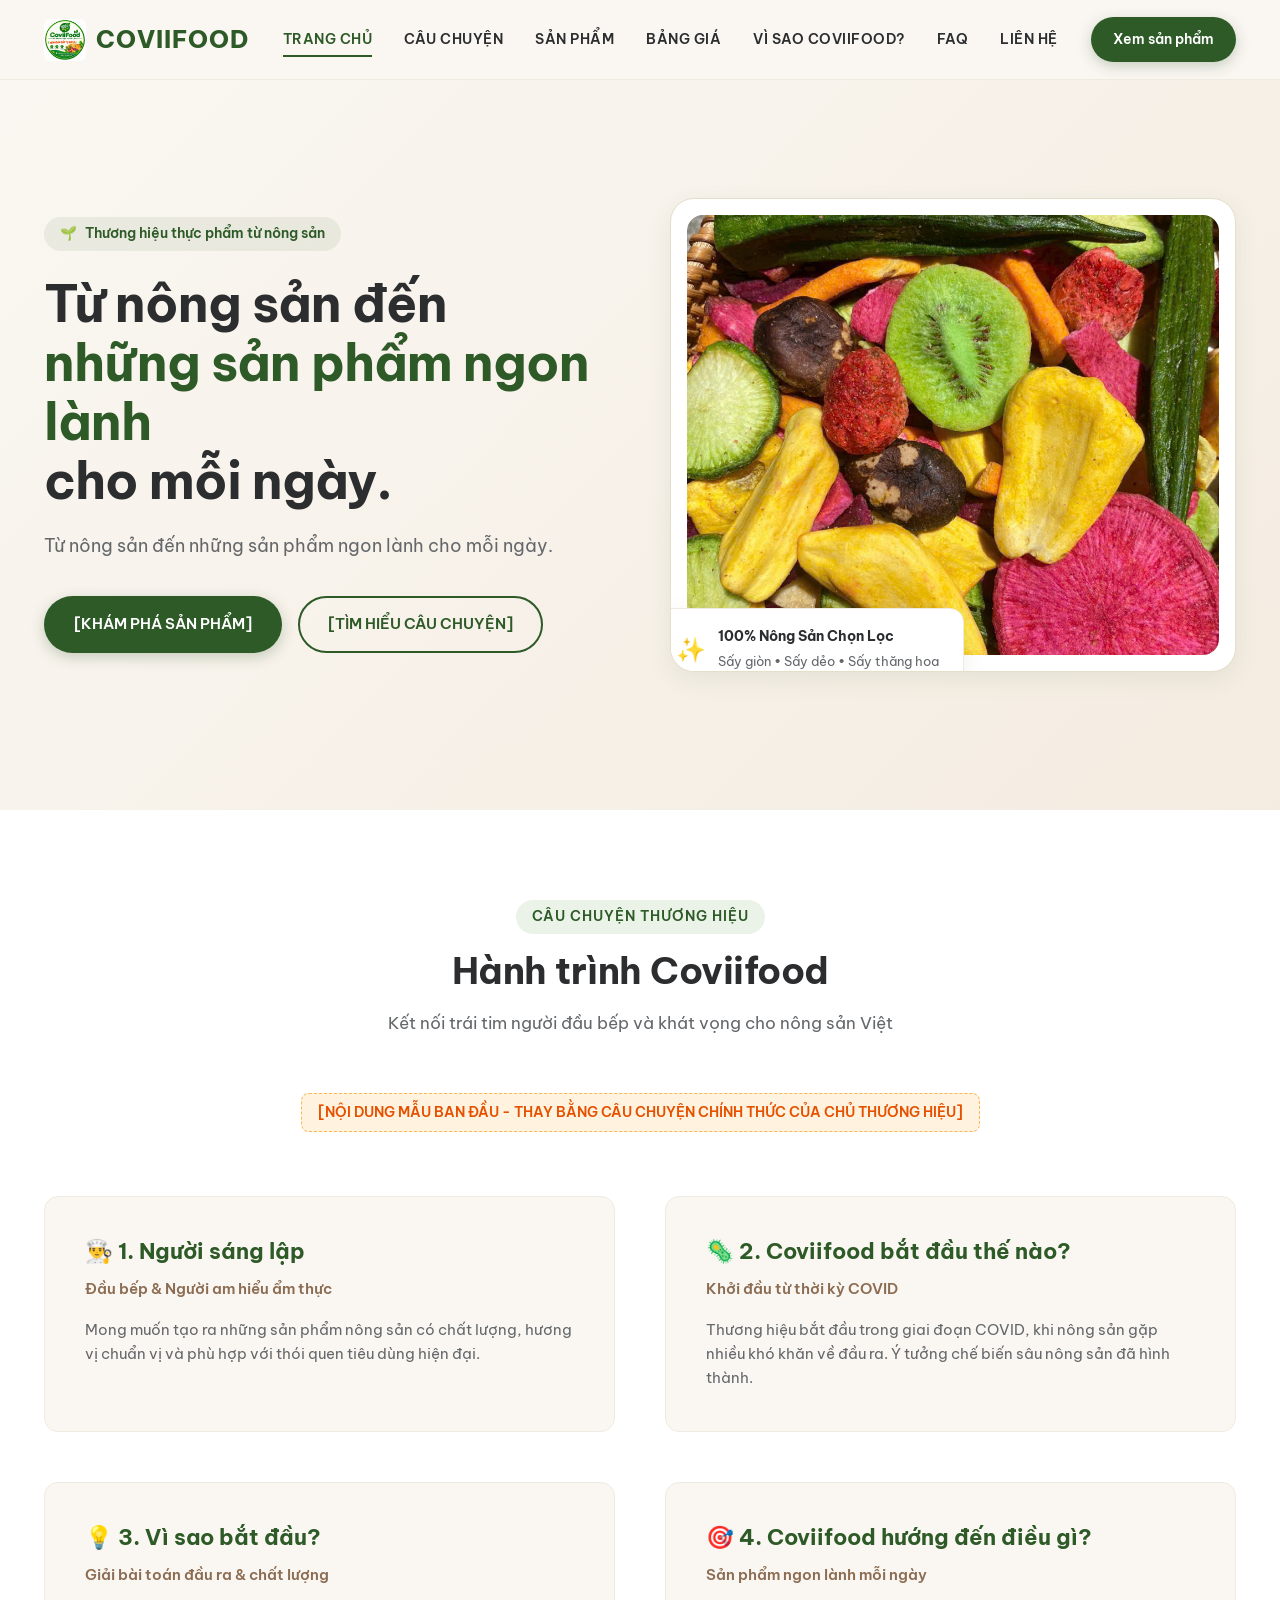
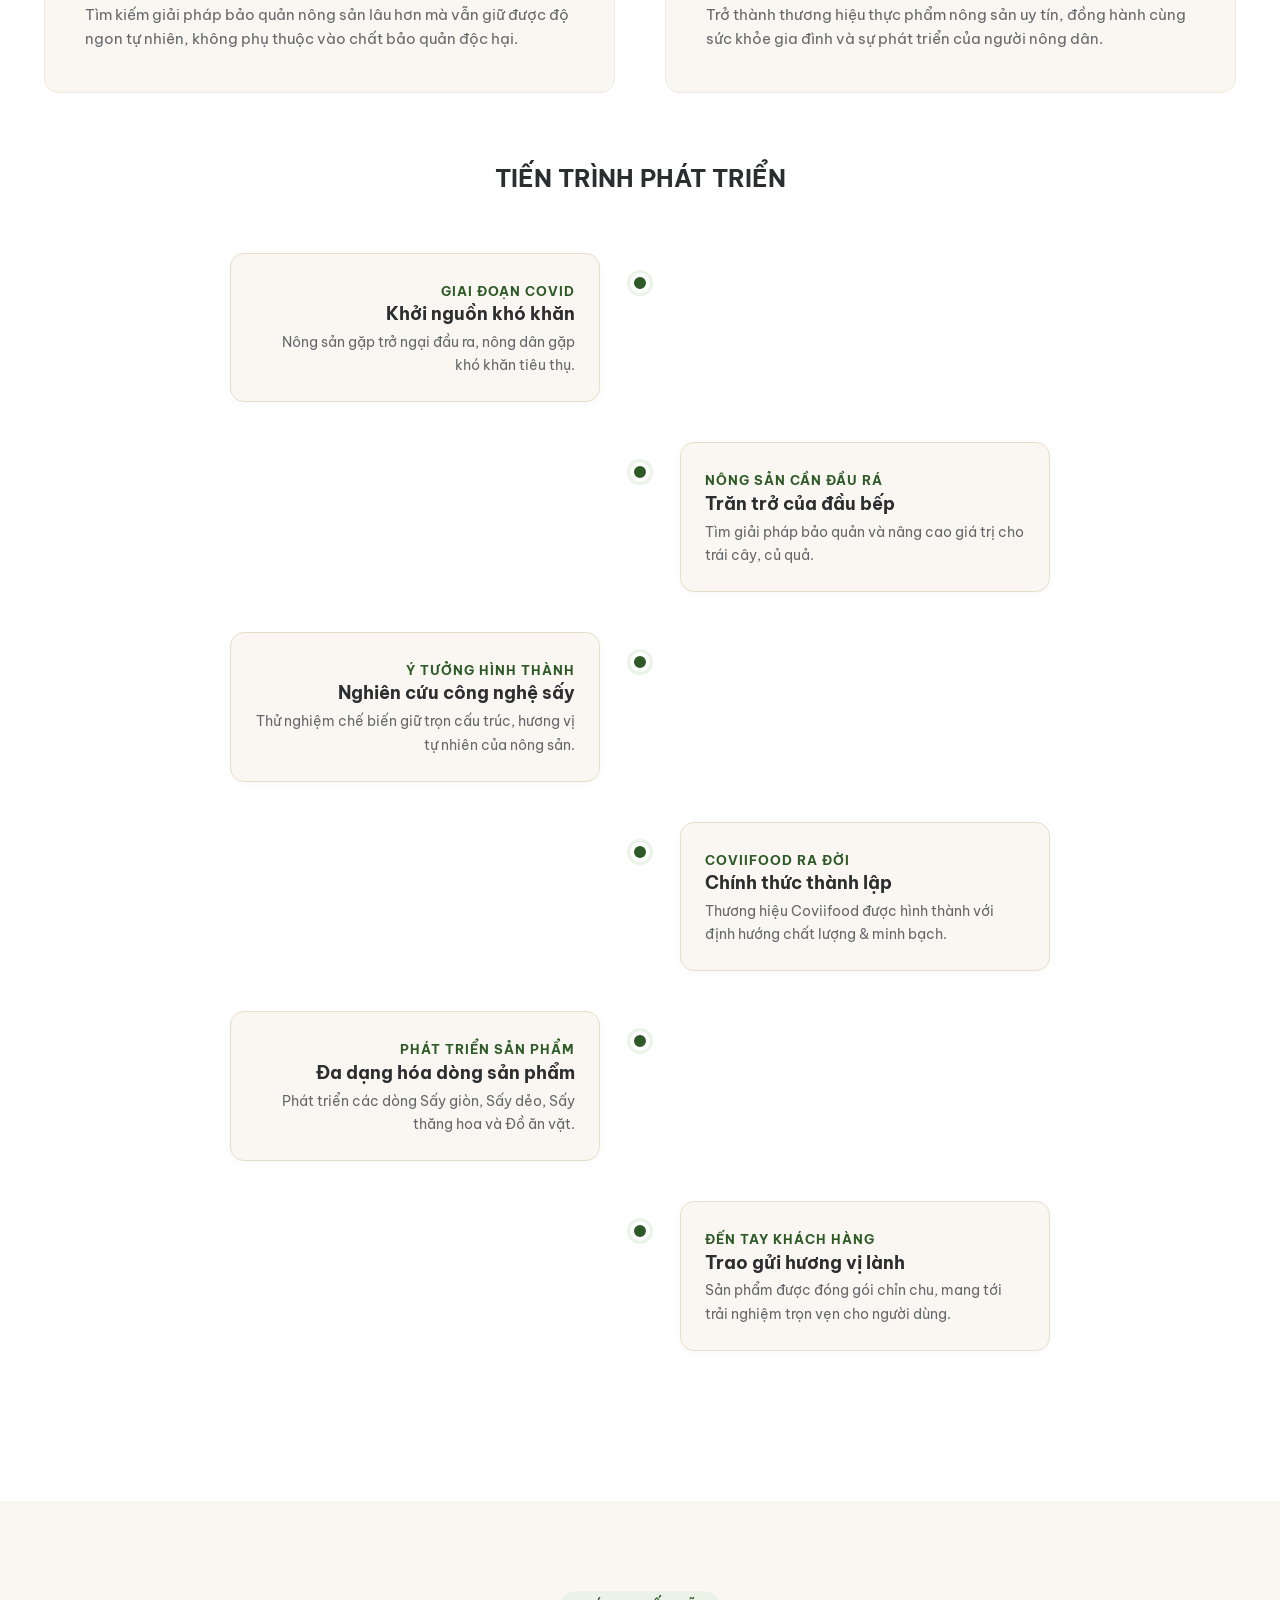
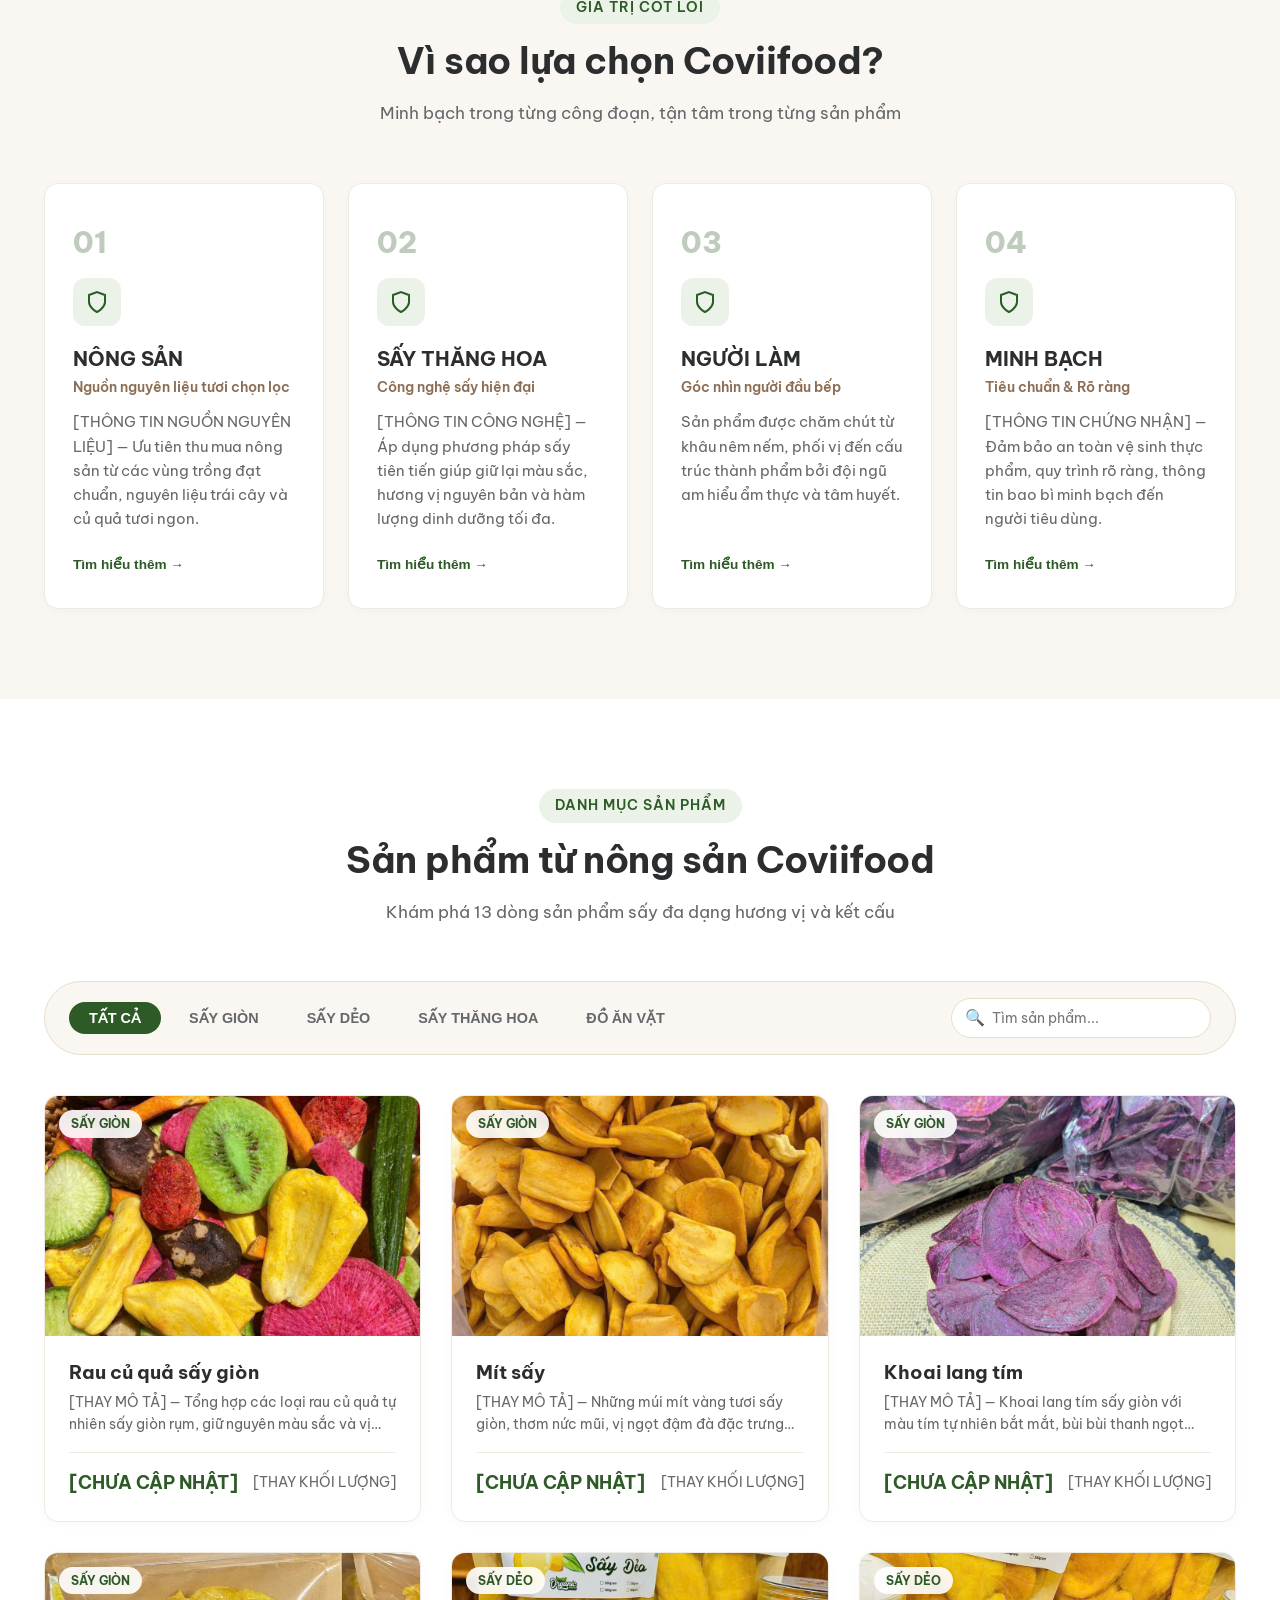
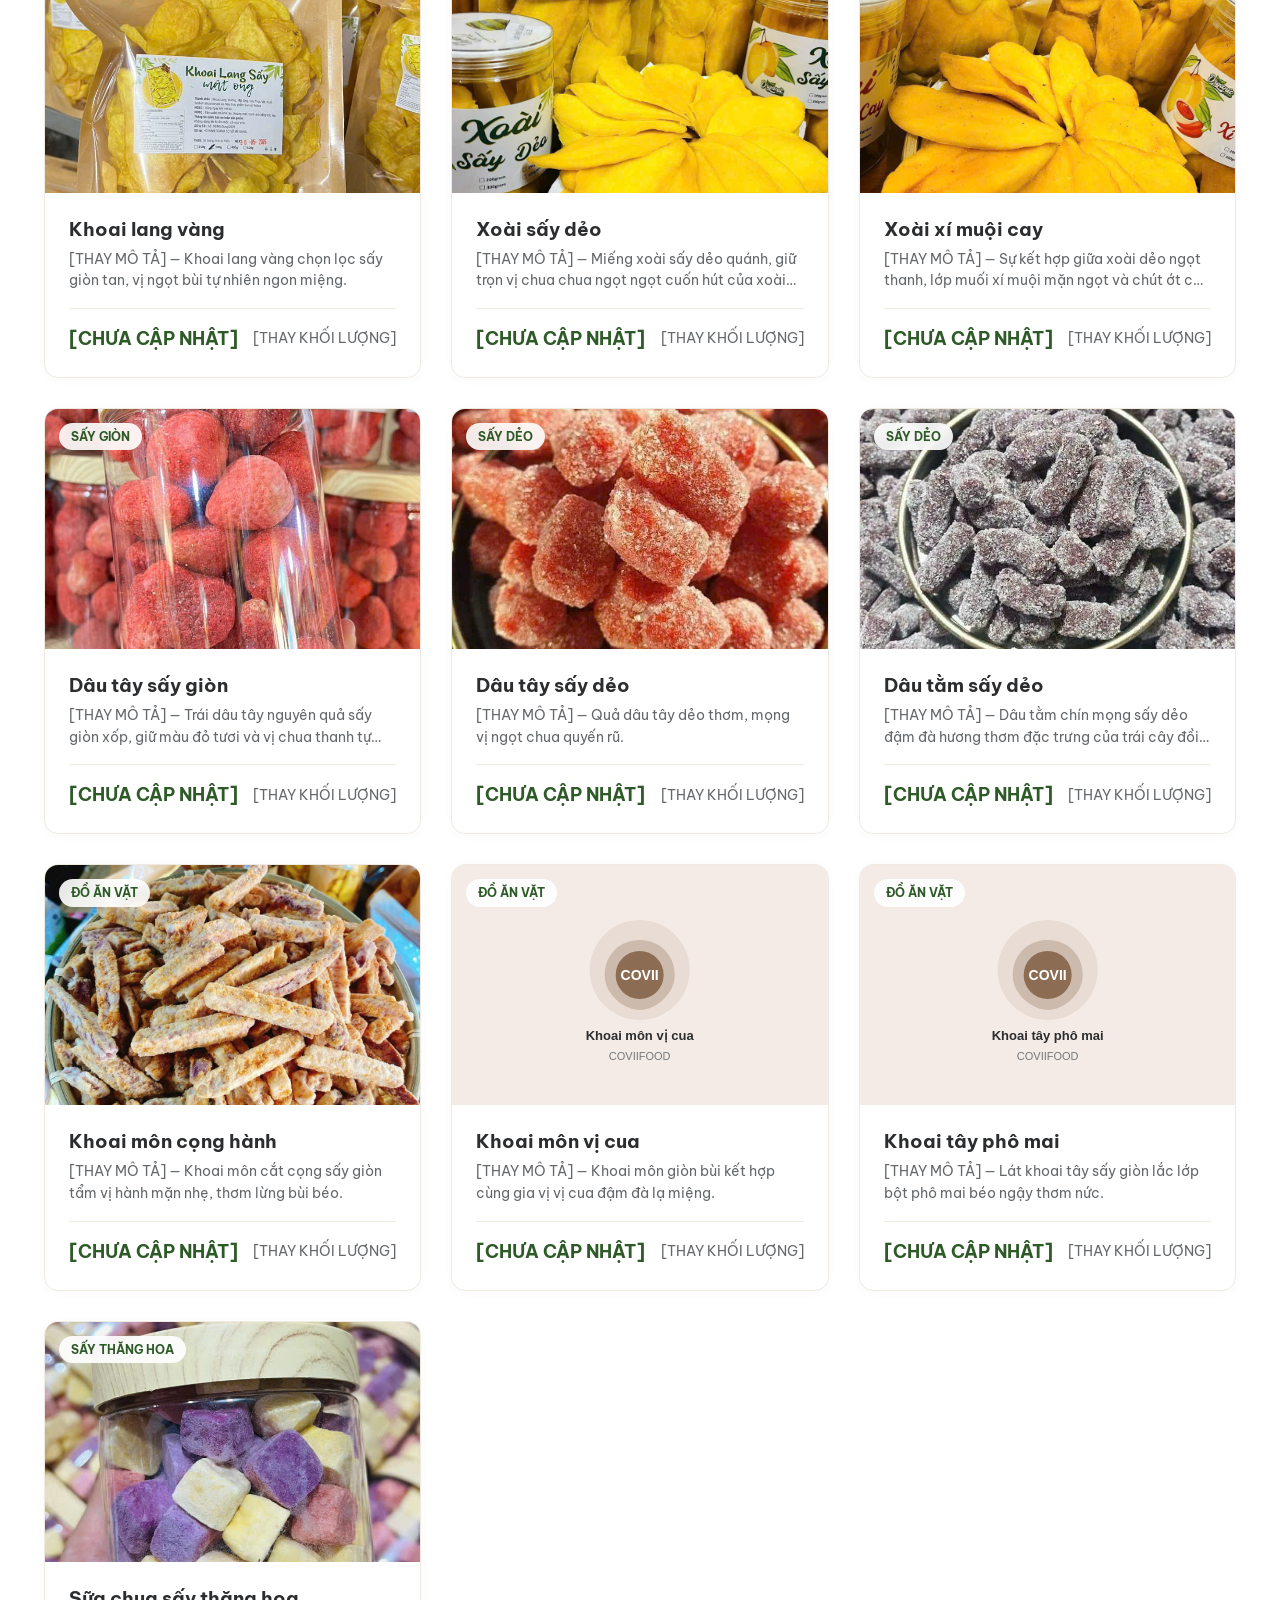
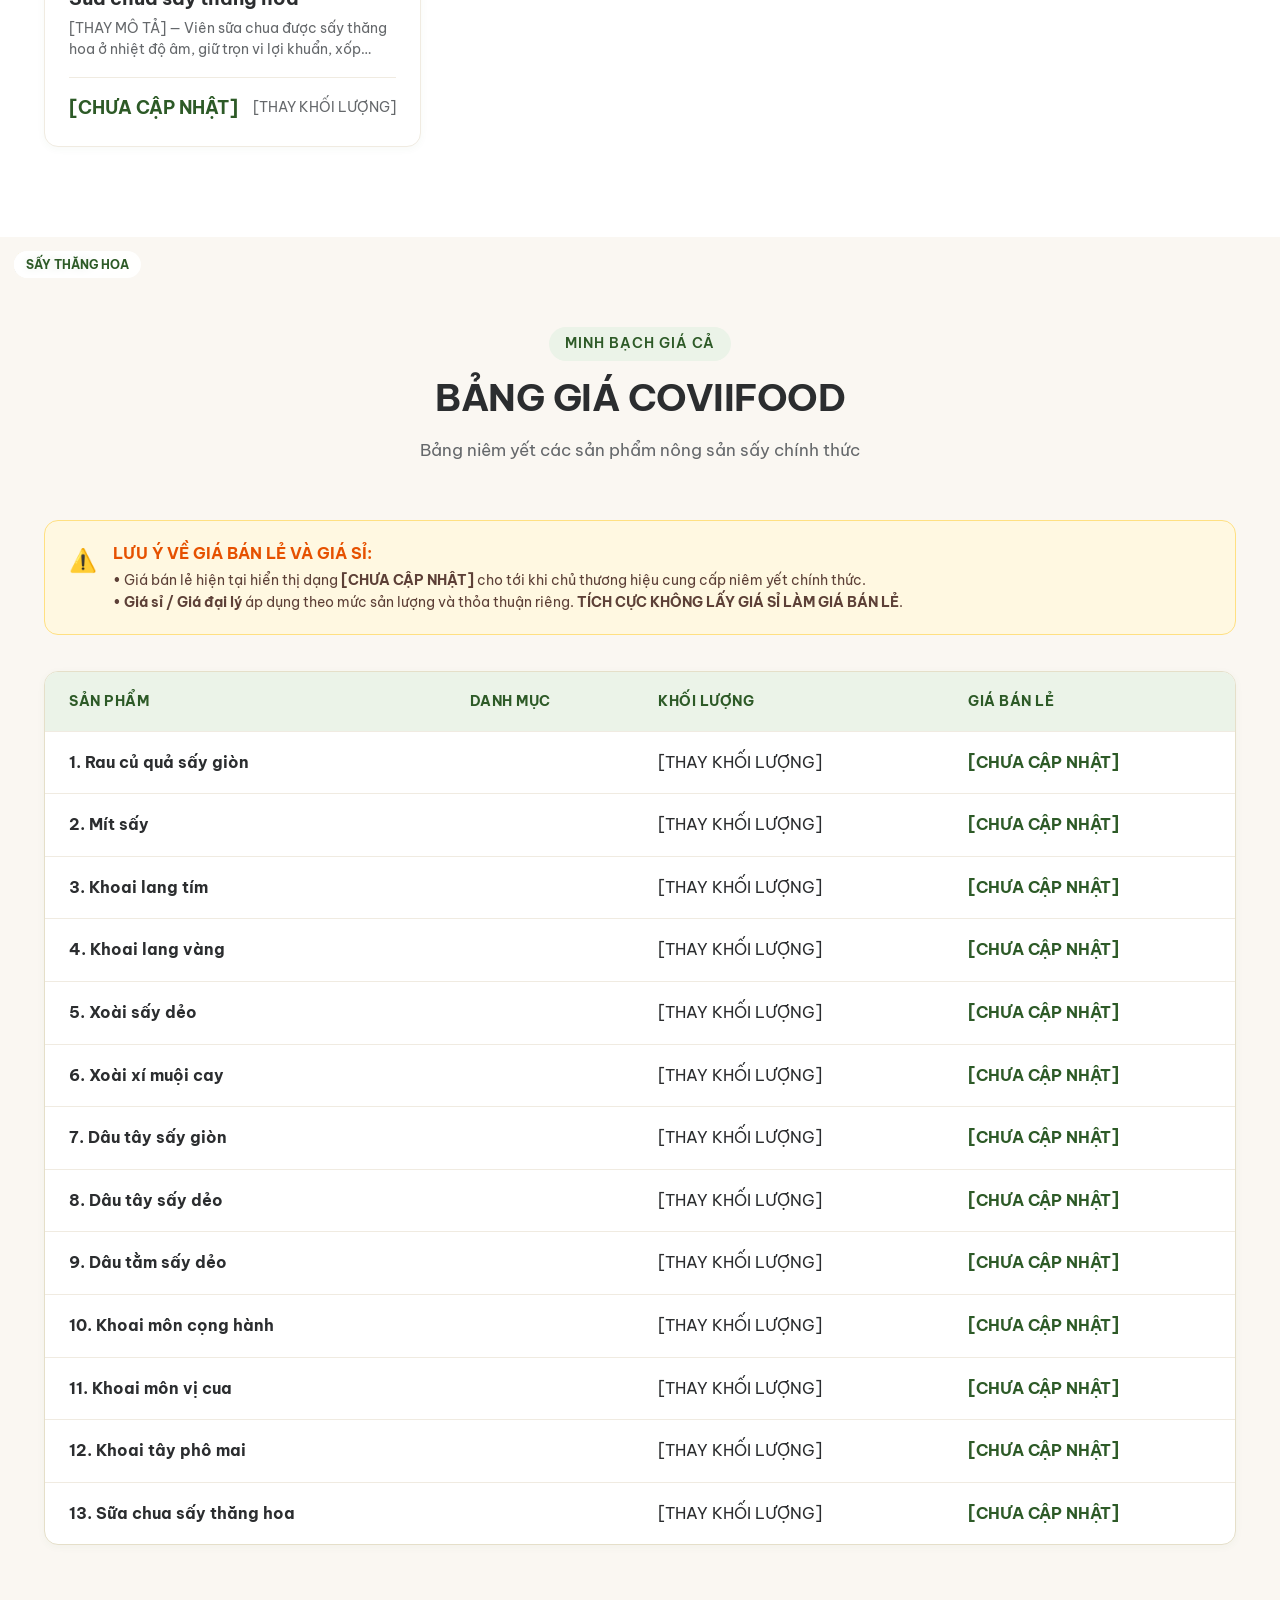
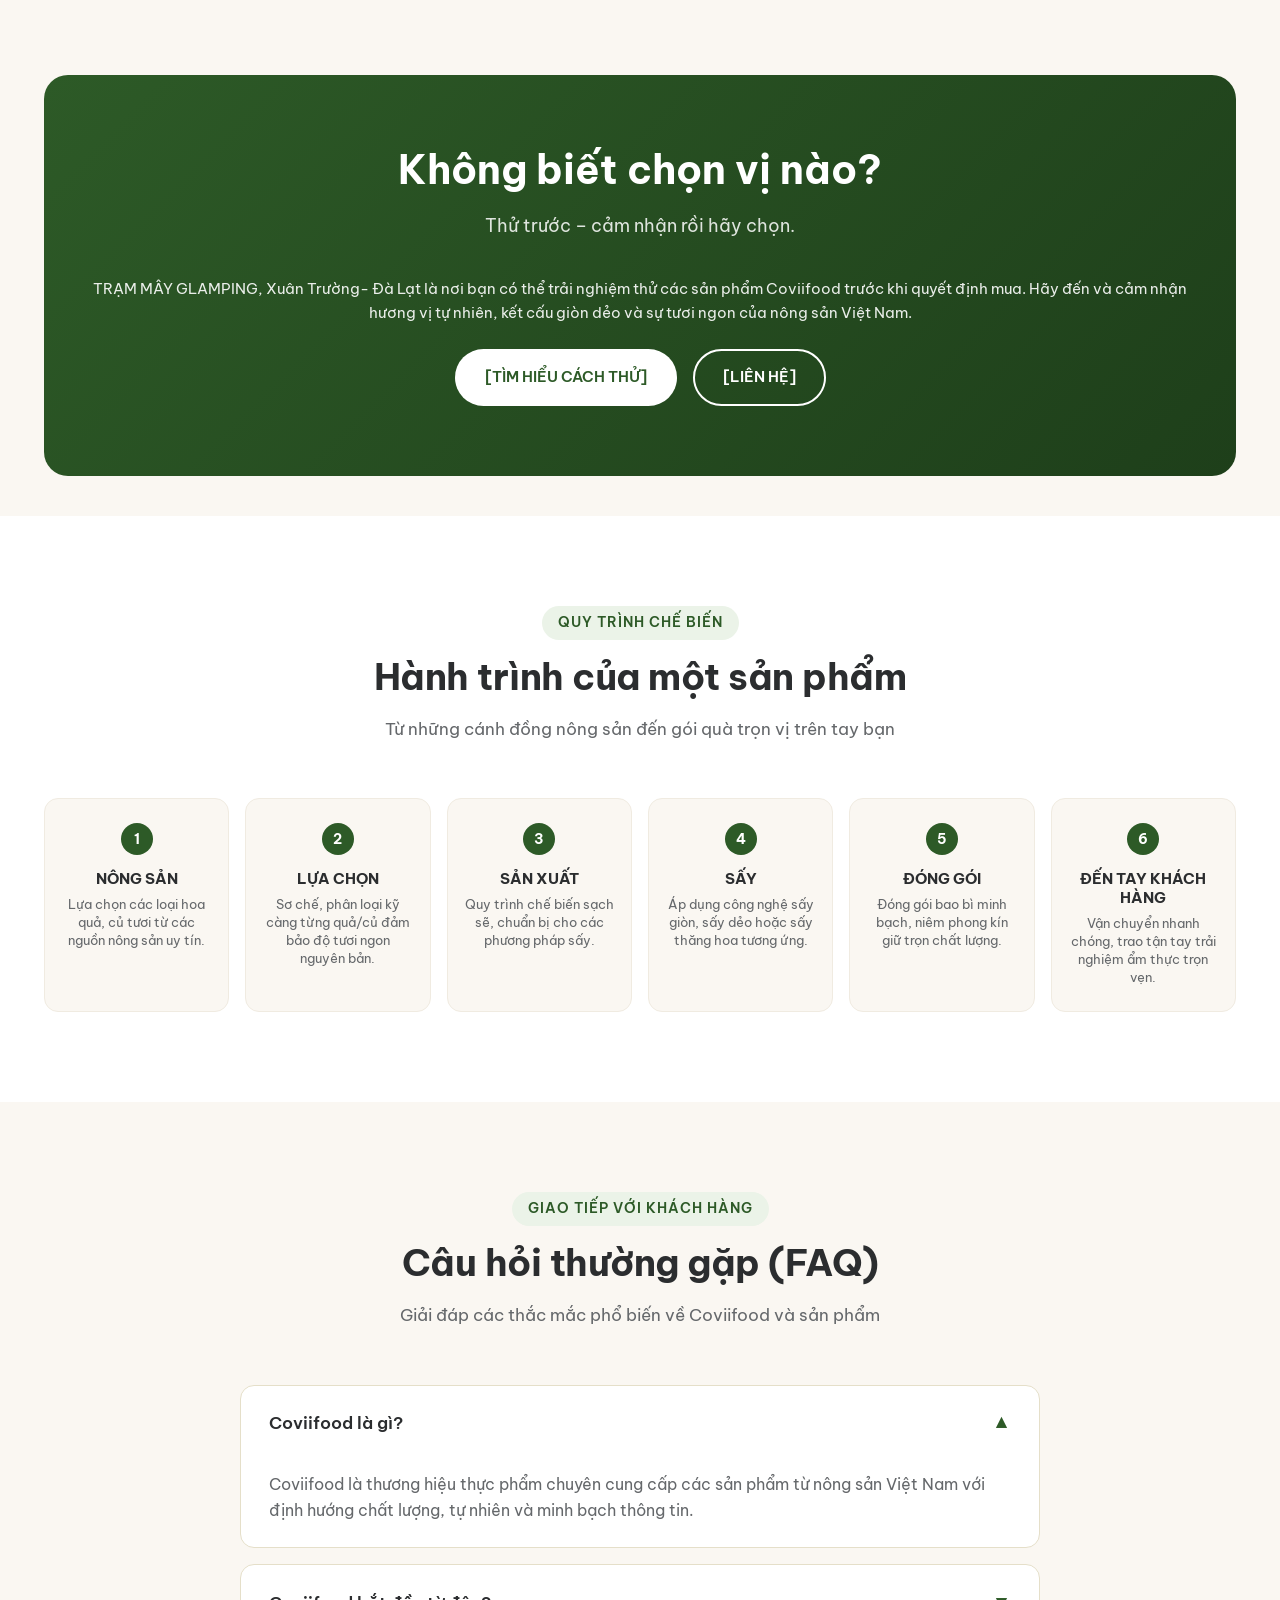
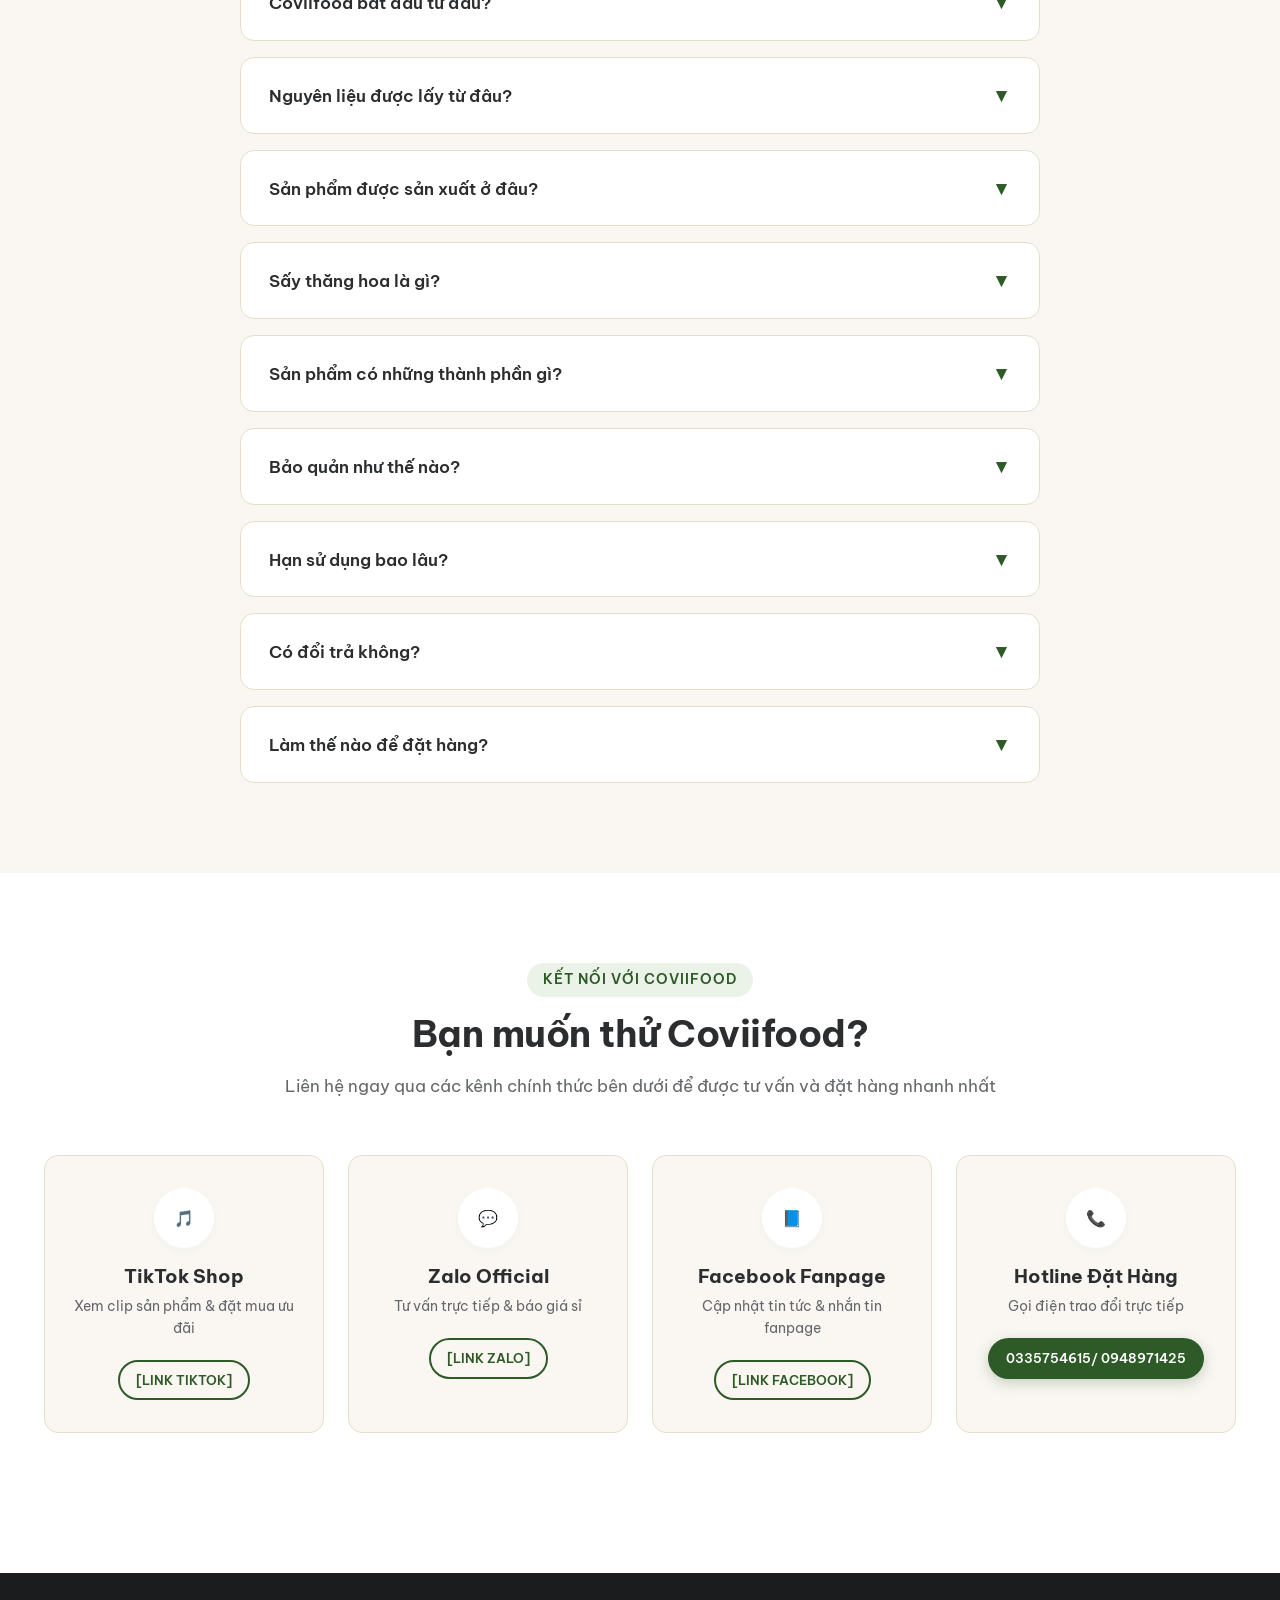
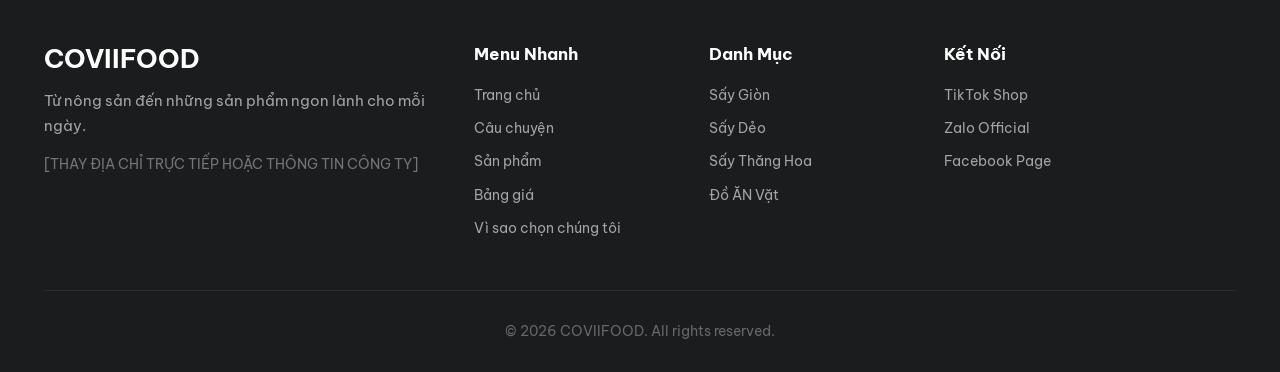
==== commit 8c11ebda: "Update index.html" ====
--- a/index.html
+++ b/index.html
@@ -422,7 +422,7 @@
                     <div class="channel-icon">📞</div>
                     <h3 class="channel-title">Hotline Đặt Hàng</h3>
                     <p class="channel-desc">Gọi điện trao đổi trực tiếp</p>
-                    <span class="btn btn-primary" style="font-size: 0.8rem; padding: 8px 16px;">0335754615</span>
+                    <span class="btn btn-primary" style="font-size: 0.8rem; padding: 8px 16px;">0335754615/ 0948971425</span>
                 </a>
             </div>
         </div>
@@ -473,7 +473,7 @@
                     <h4 class="footer-col-title">Kết Nối</h4>
                     <div class="footer-links">
                         <a href="[LINK TIKTOK]" target="_blank" class="link-tiktok">TikTok Shop</a>
-                        <a href="https://zalo.me/0335754615" target="_blank" class="link-zalo">Zalo Official</a>
+                        <a href="https://zalo.me/0948971425" target="_blank" class="link-zalo">Zalo Official</a>
                         <a href="[LINK FACEBOOK]" target="_blank" class="link-facebook">Facebook Page</a>
                     </div>
                 </div>
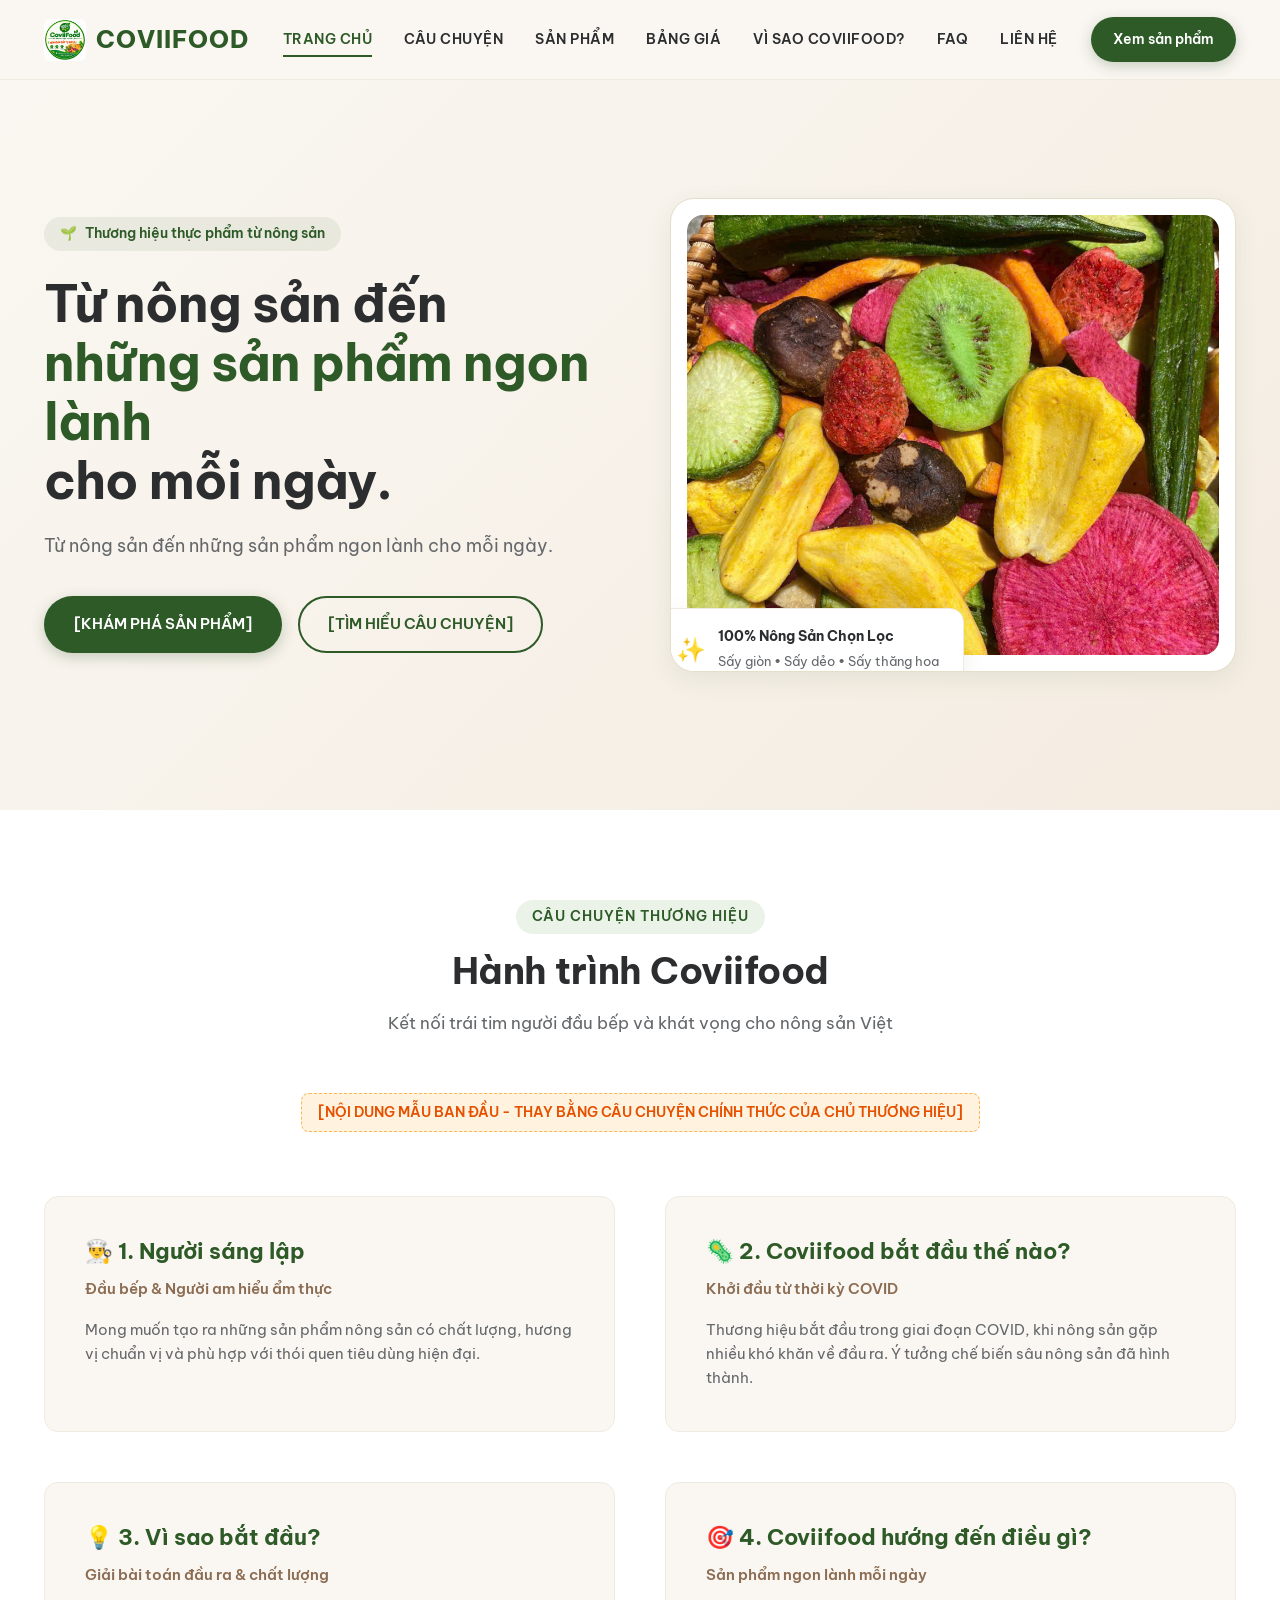
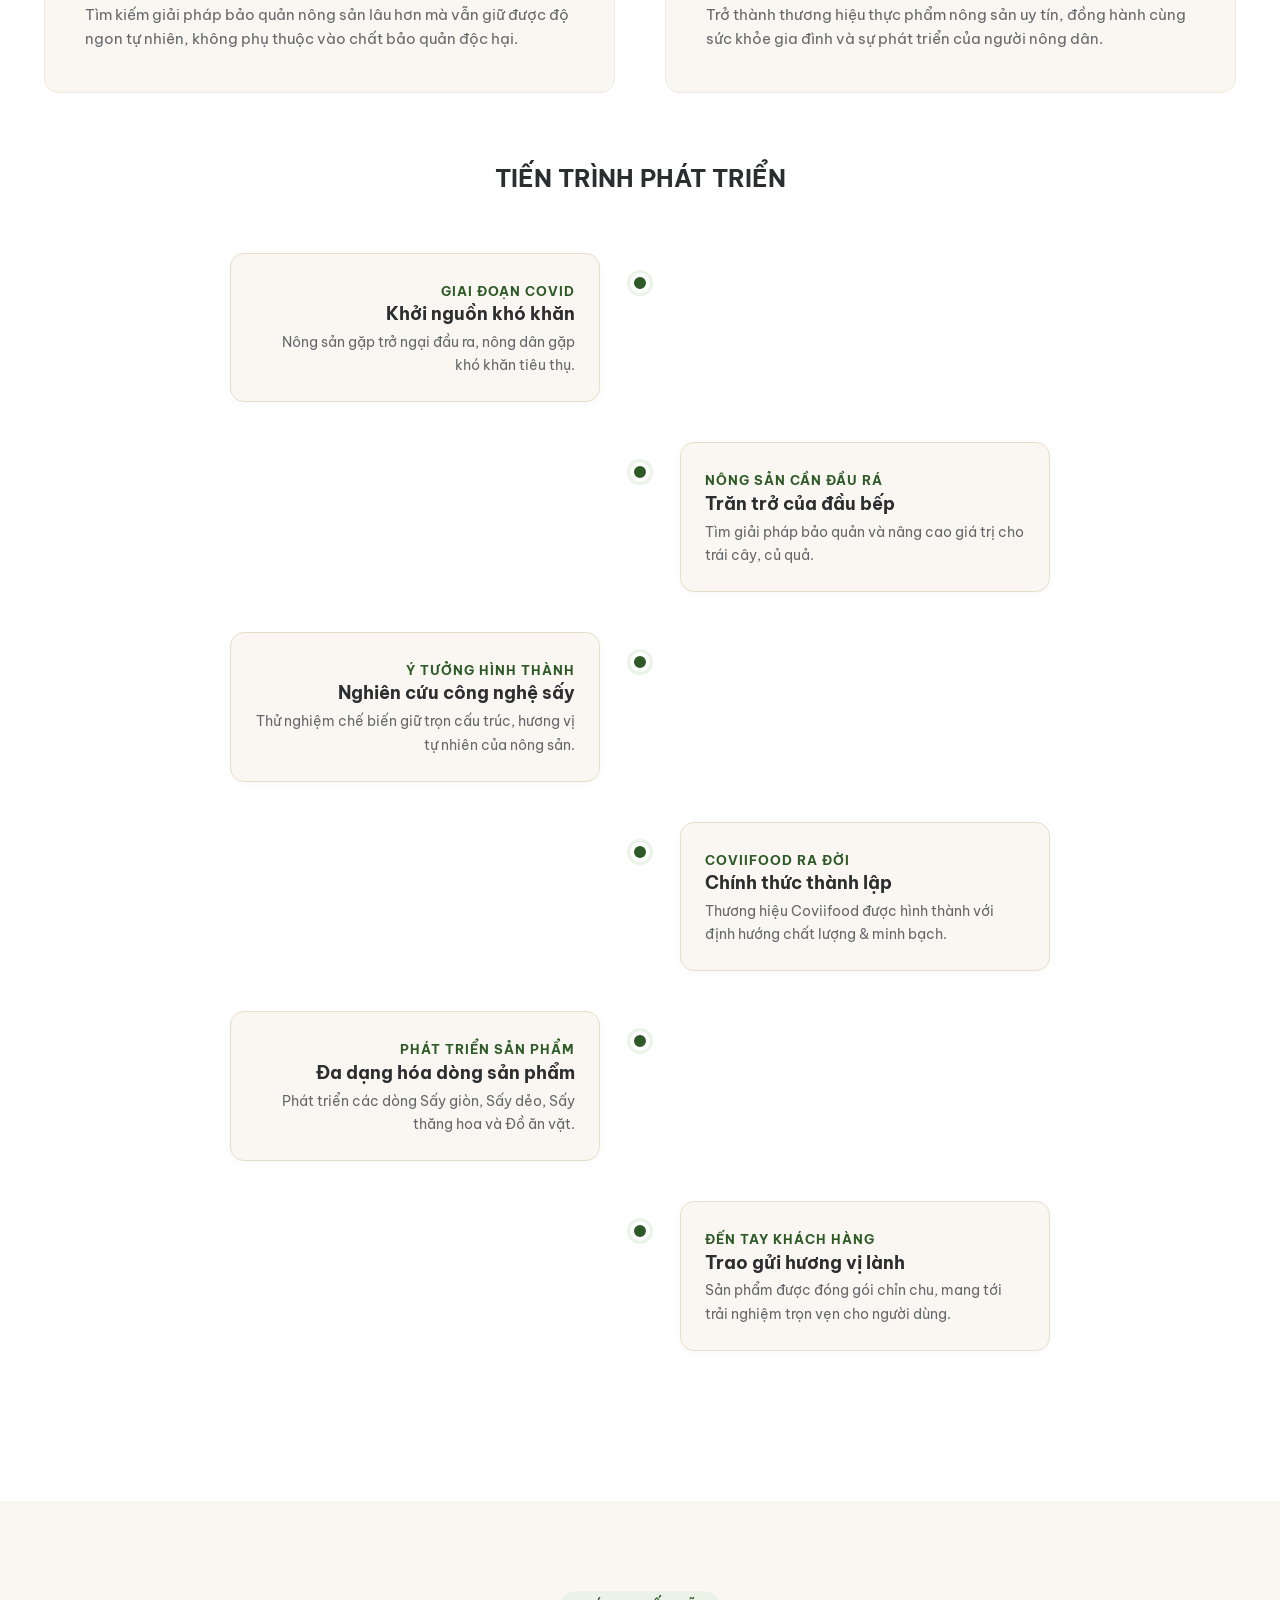
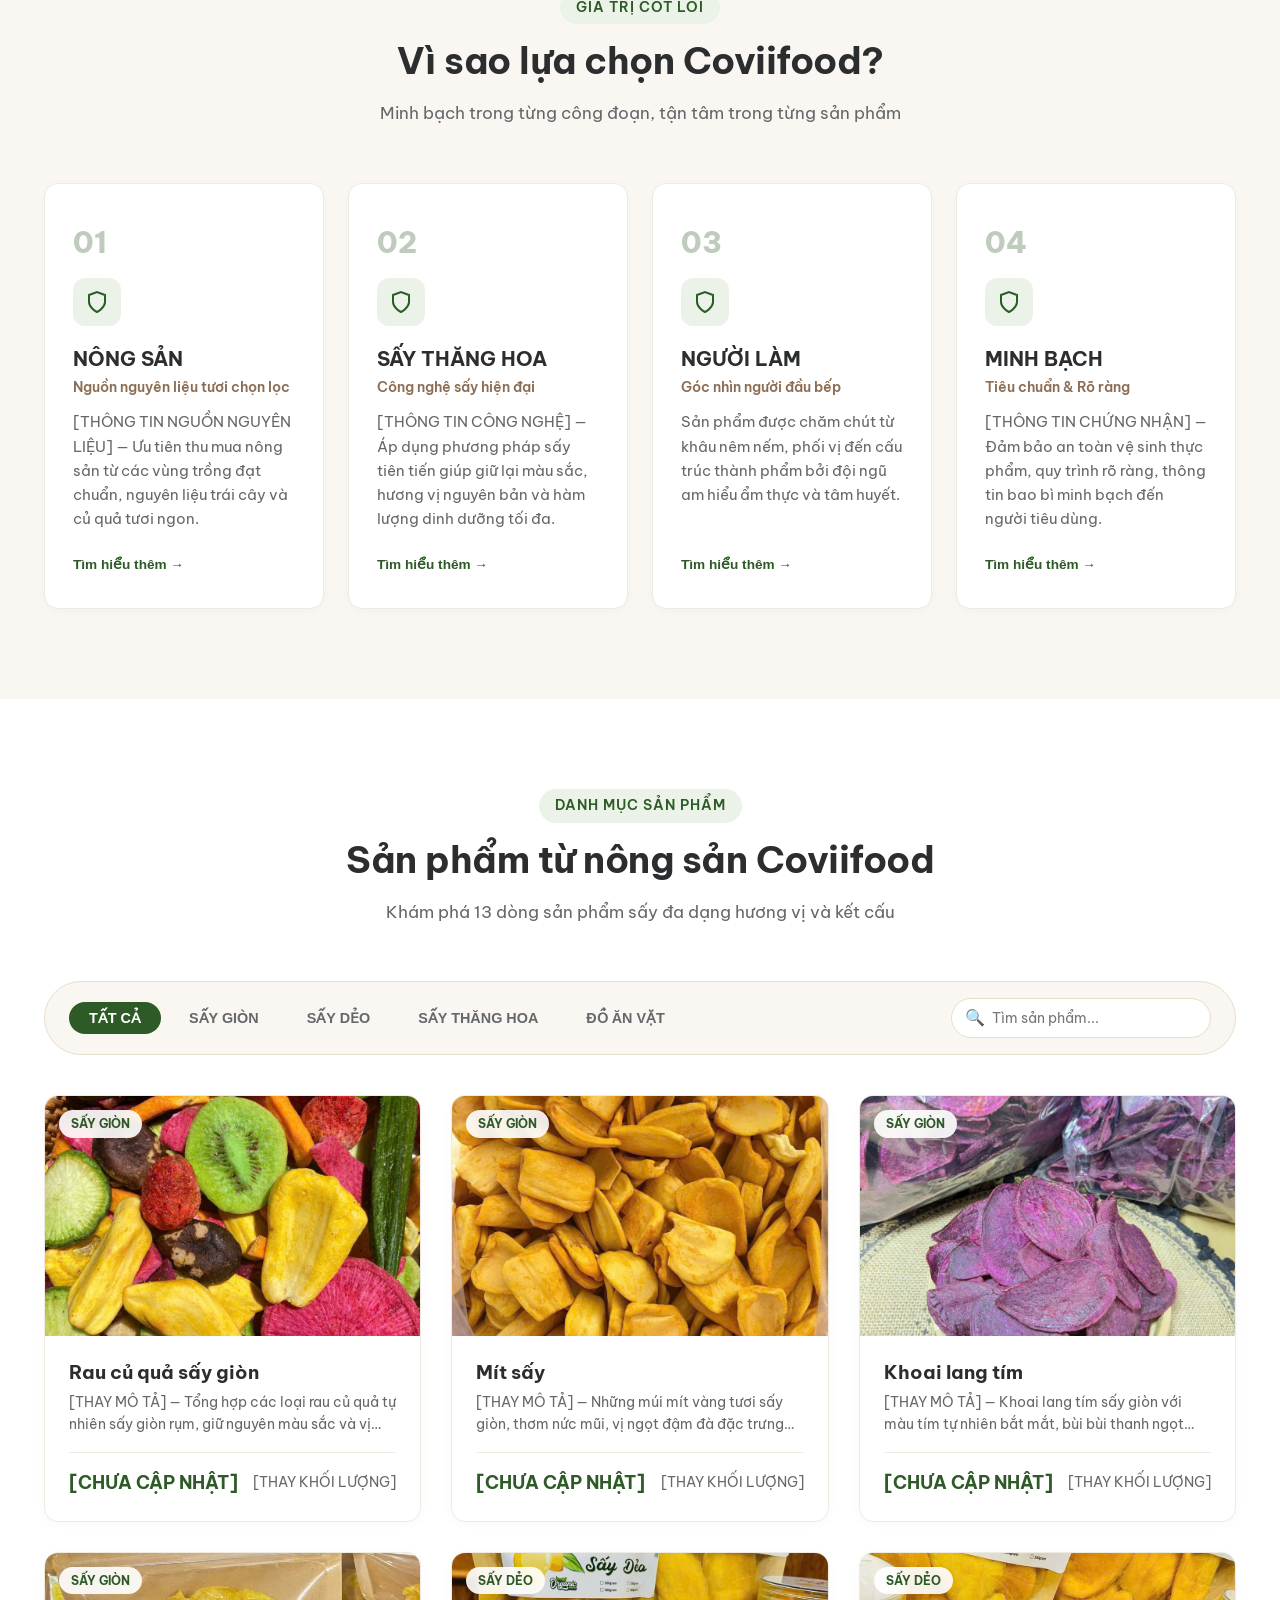
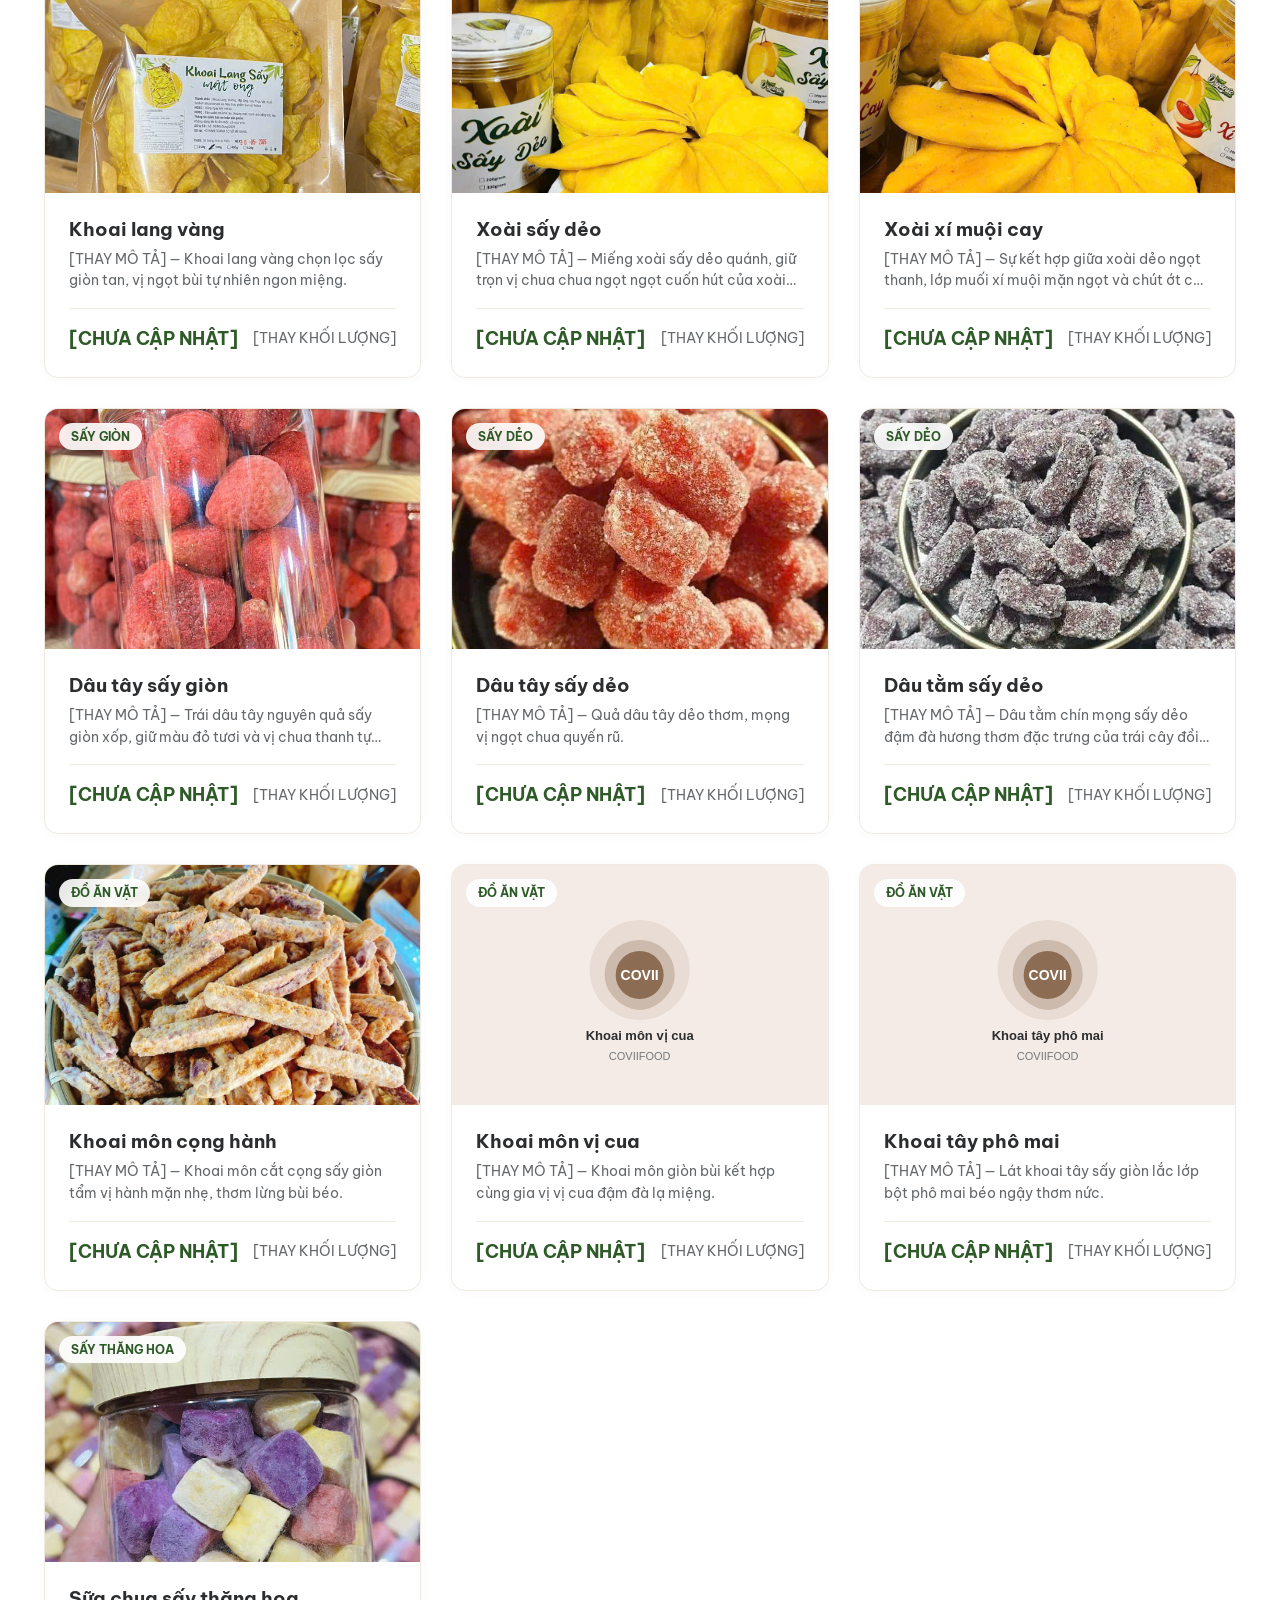
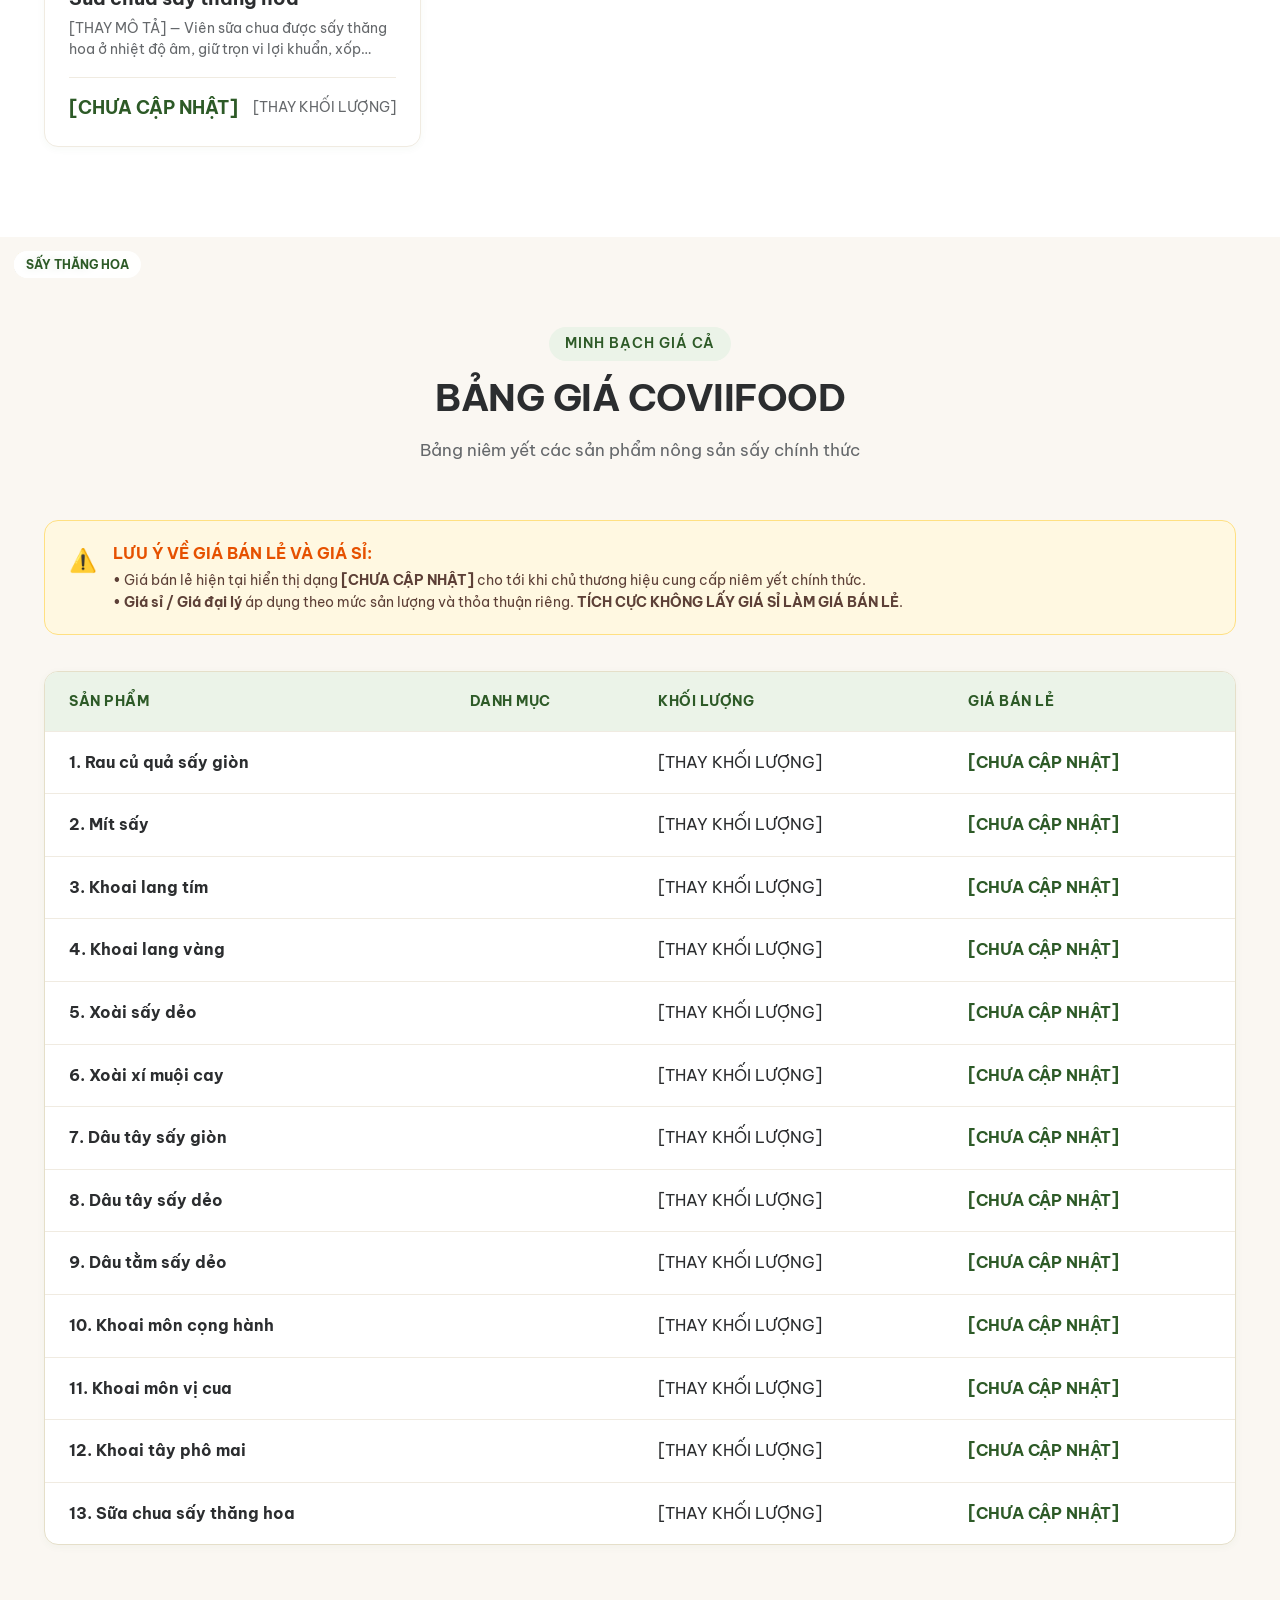
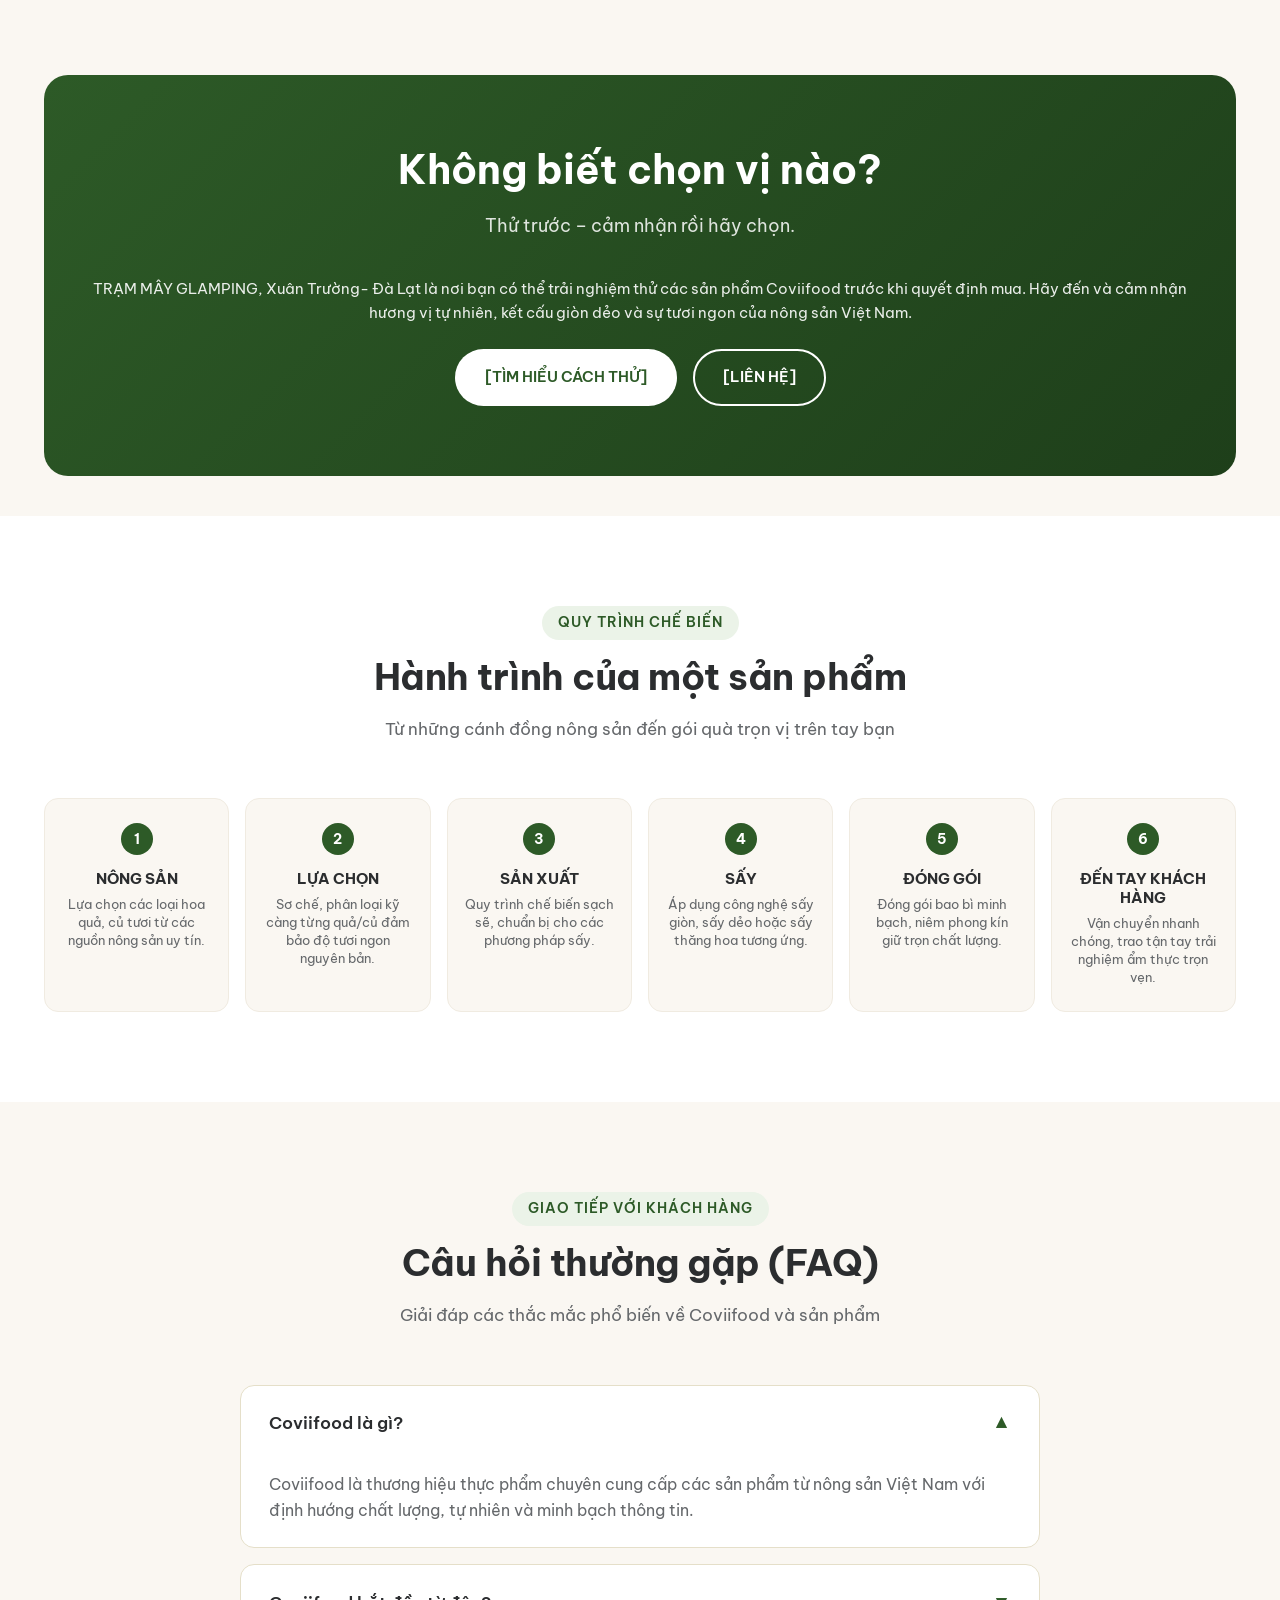
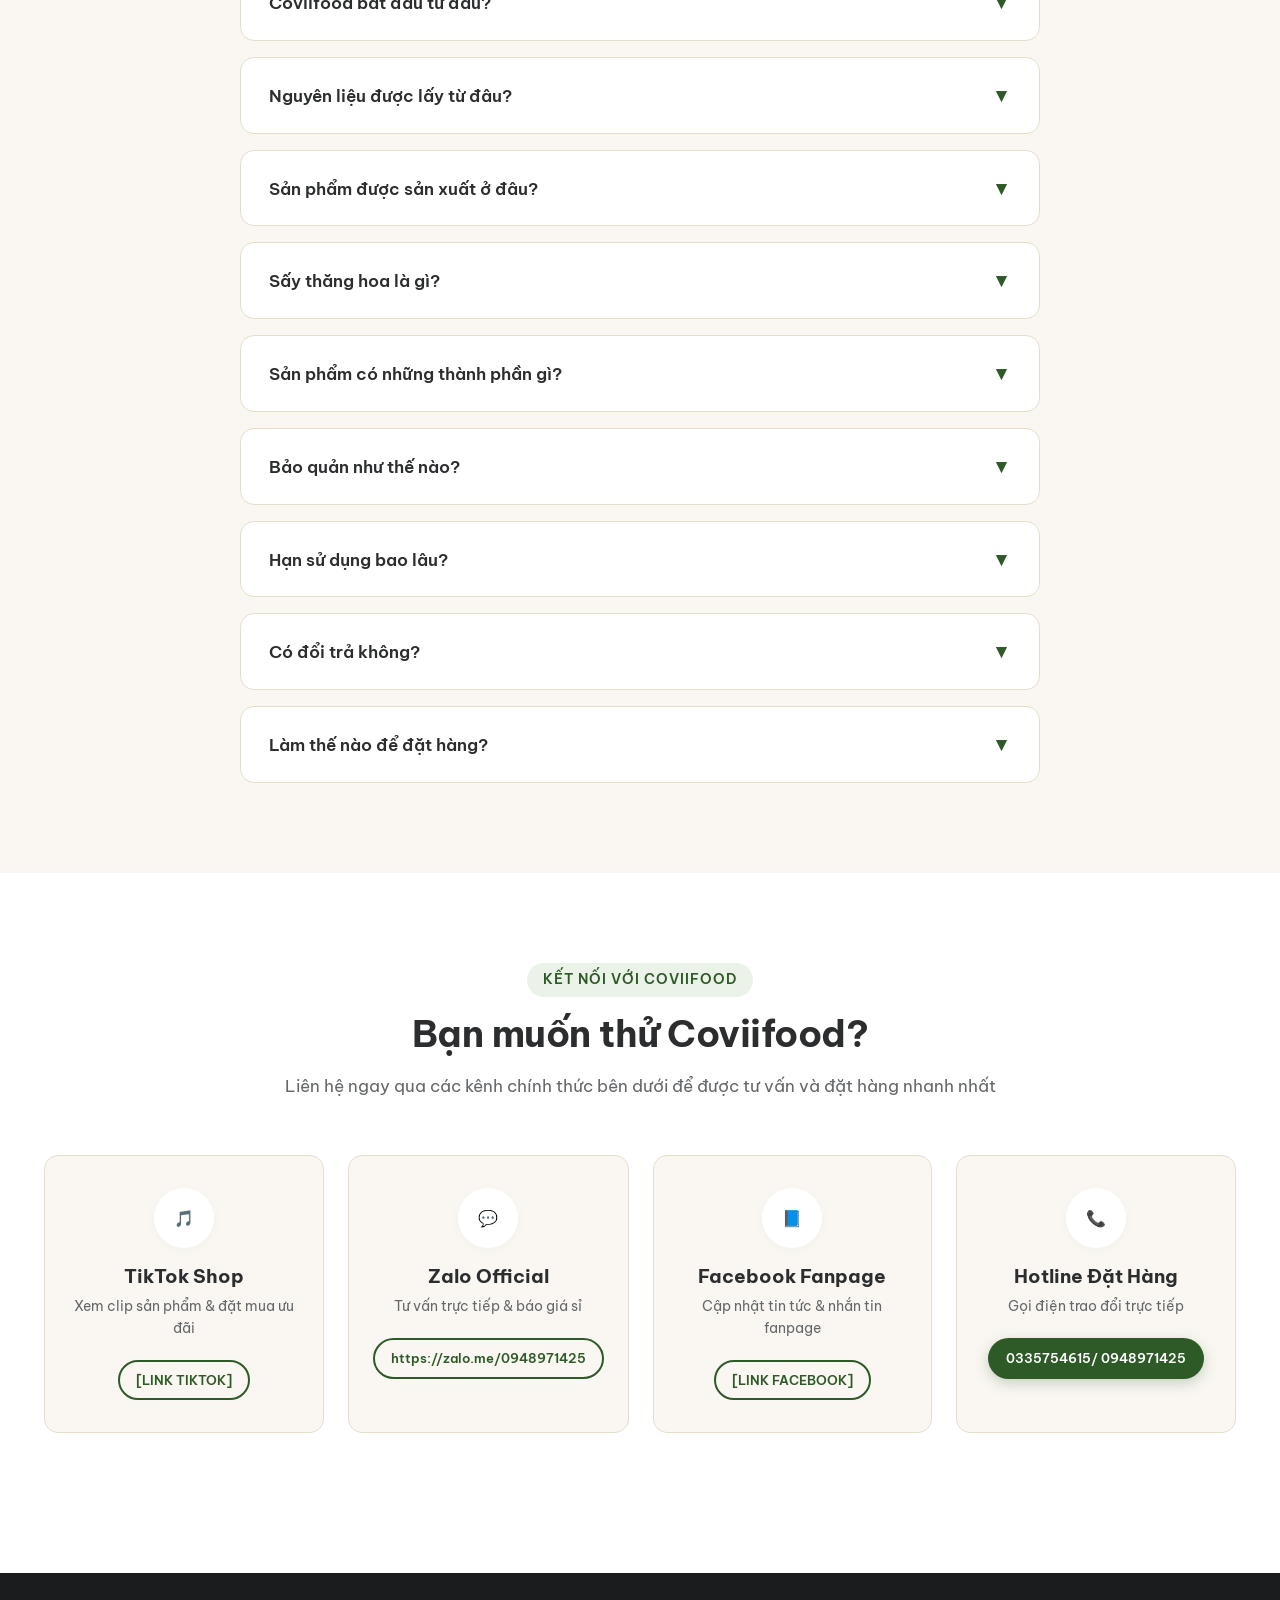
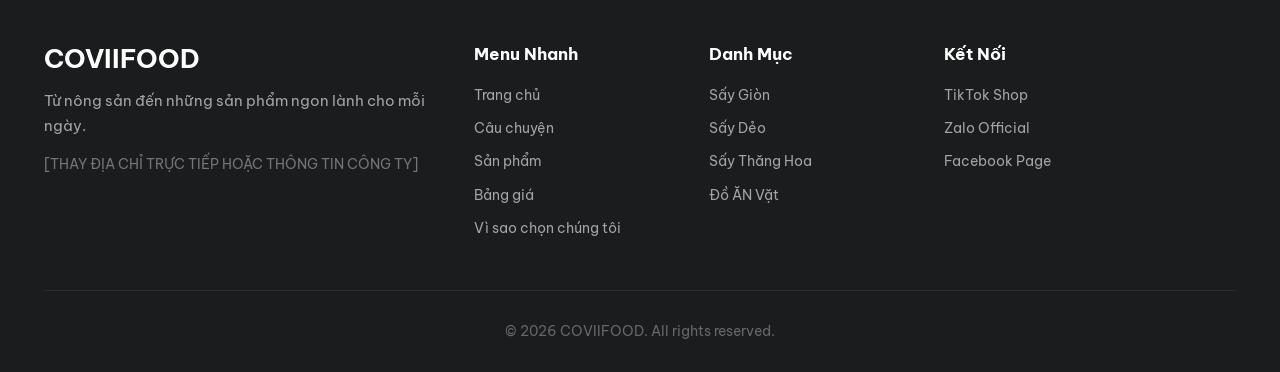
==== commit b92736fe: "Update index.html" ====
--- a/index.html
+++ b/index.html
@@ -408,7 +408,7 @@
                     <div class="channel-icon">💬</div>
                     <h3 class="channel-title">Zalo Official</h3>
                     <p class="channel-desc">Tư vấn trực tiếp & báo giá sỉ</p>
-                    <span class="btn btn-outline" style="font-size: 0.8rem; padding: 8px 16px;">[LINK ZALO]</span>
+                    <span class="btn btn-outline" style="font-size: 0.8rem; padding: 8px 16px;">https://zalo.me/0948971425</span>
                 </a>
 
                 <a href="[LINK FACEBOOK]" target="_blank" class="channel-card link-facebook">
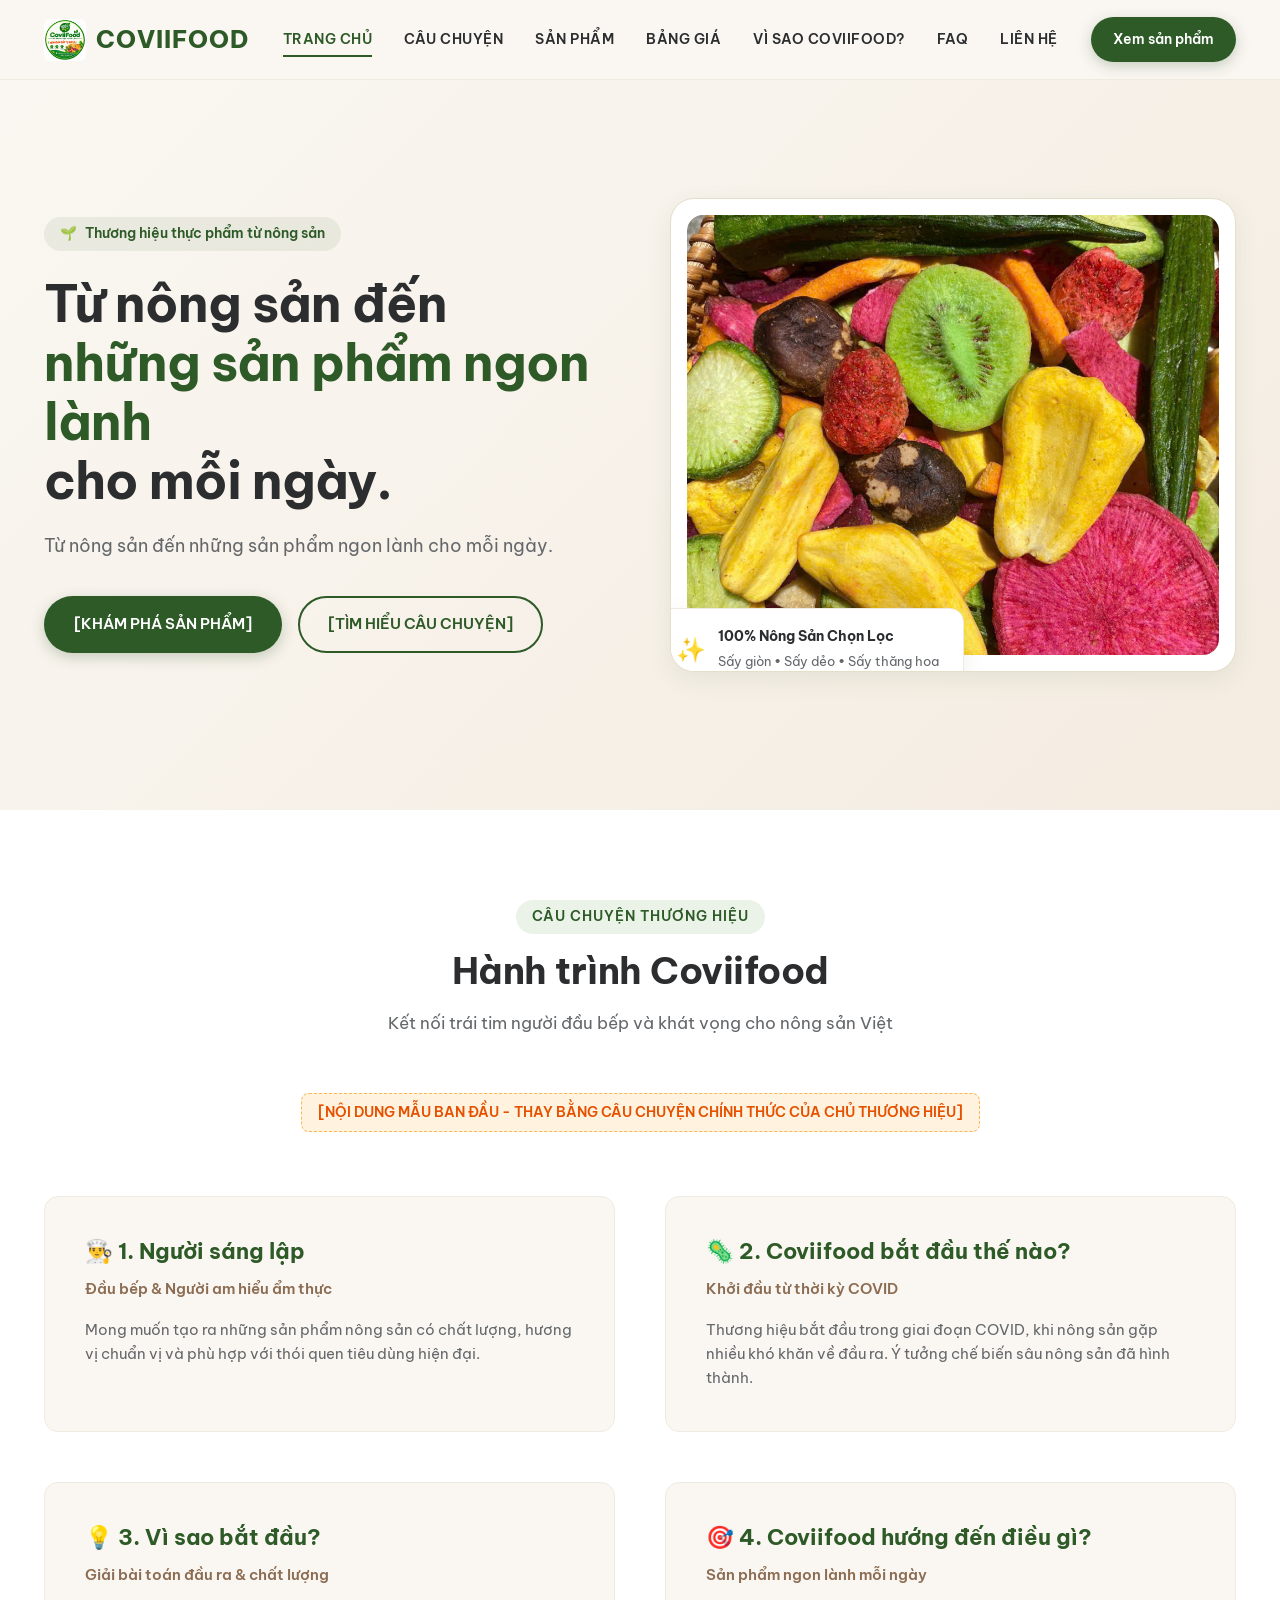
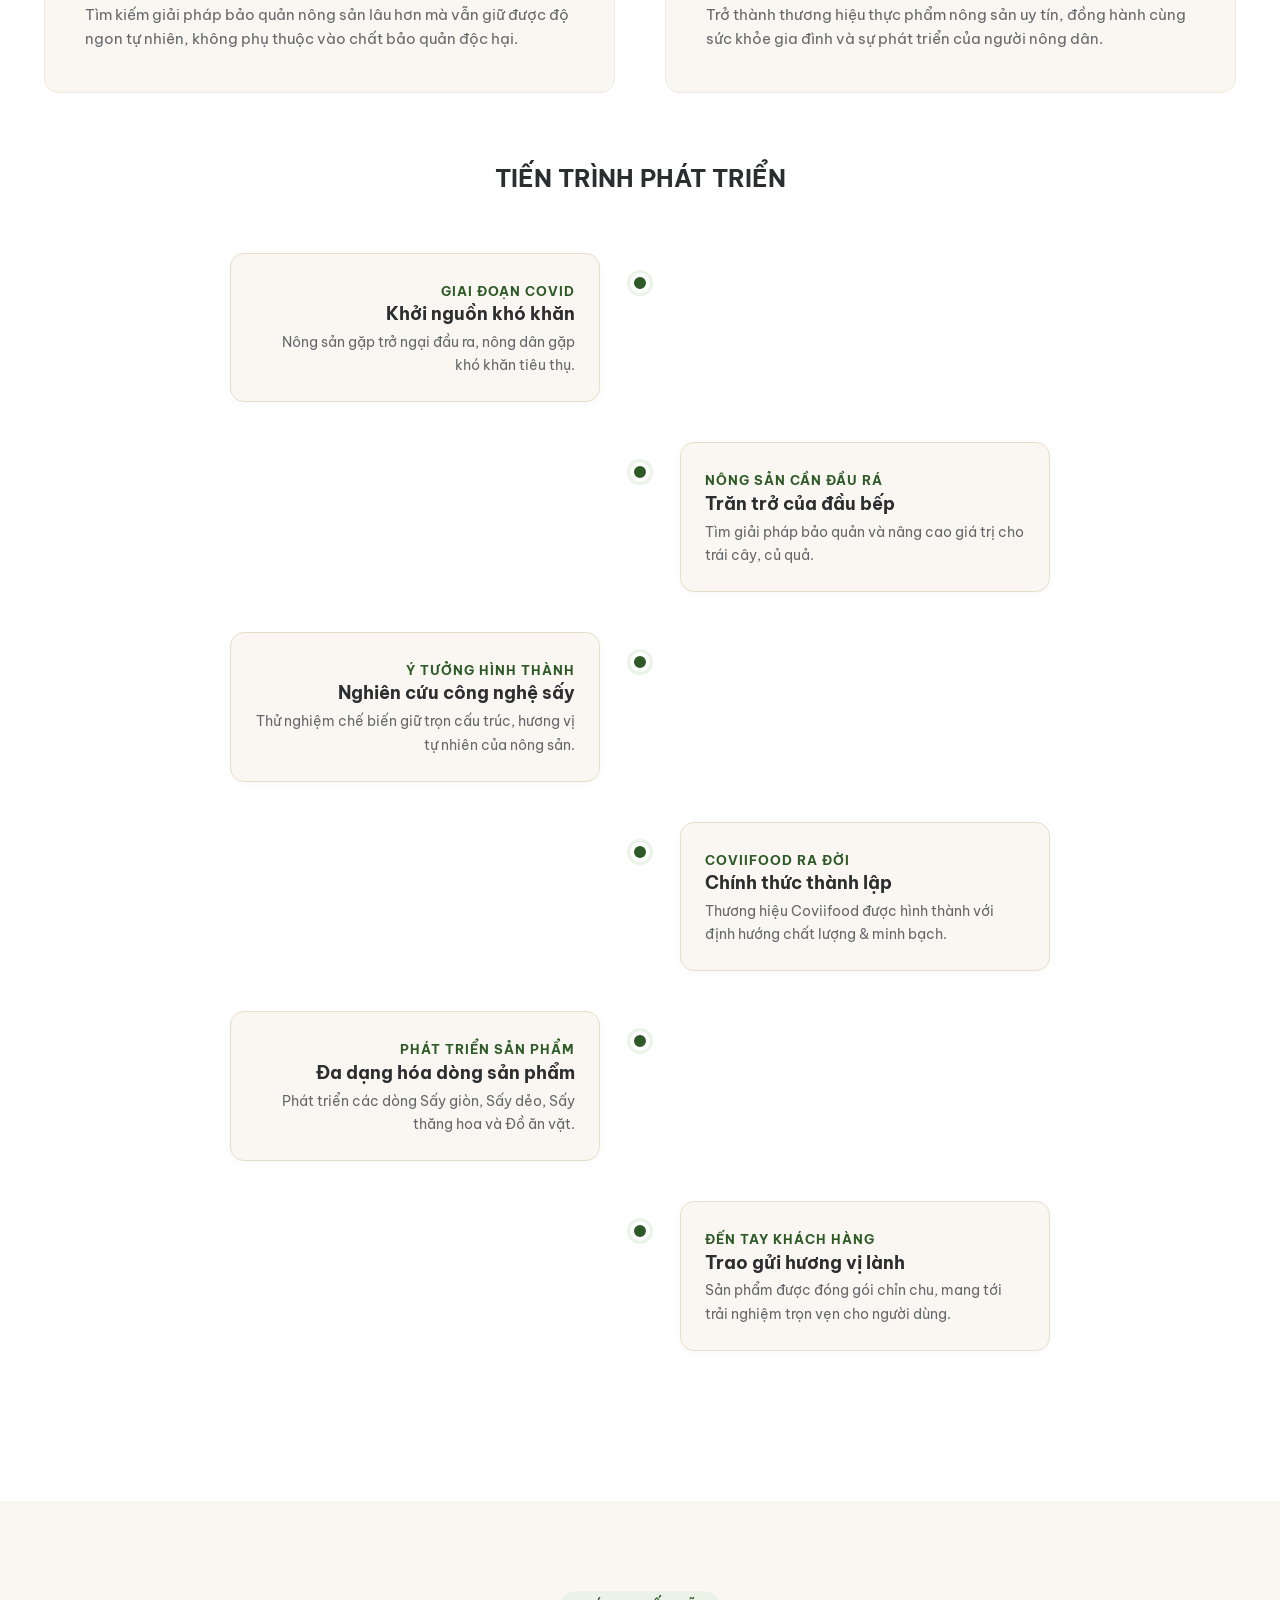
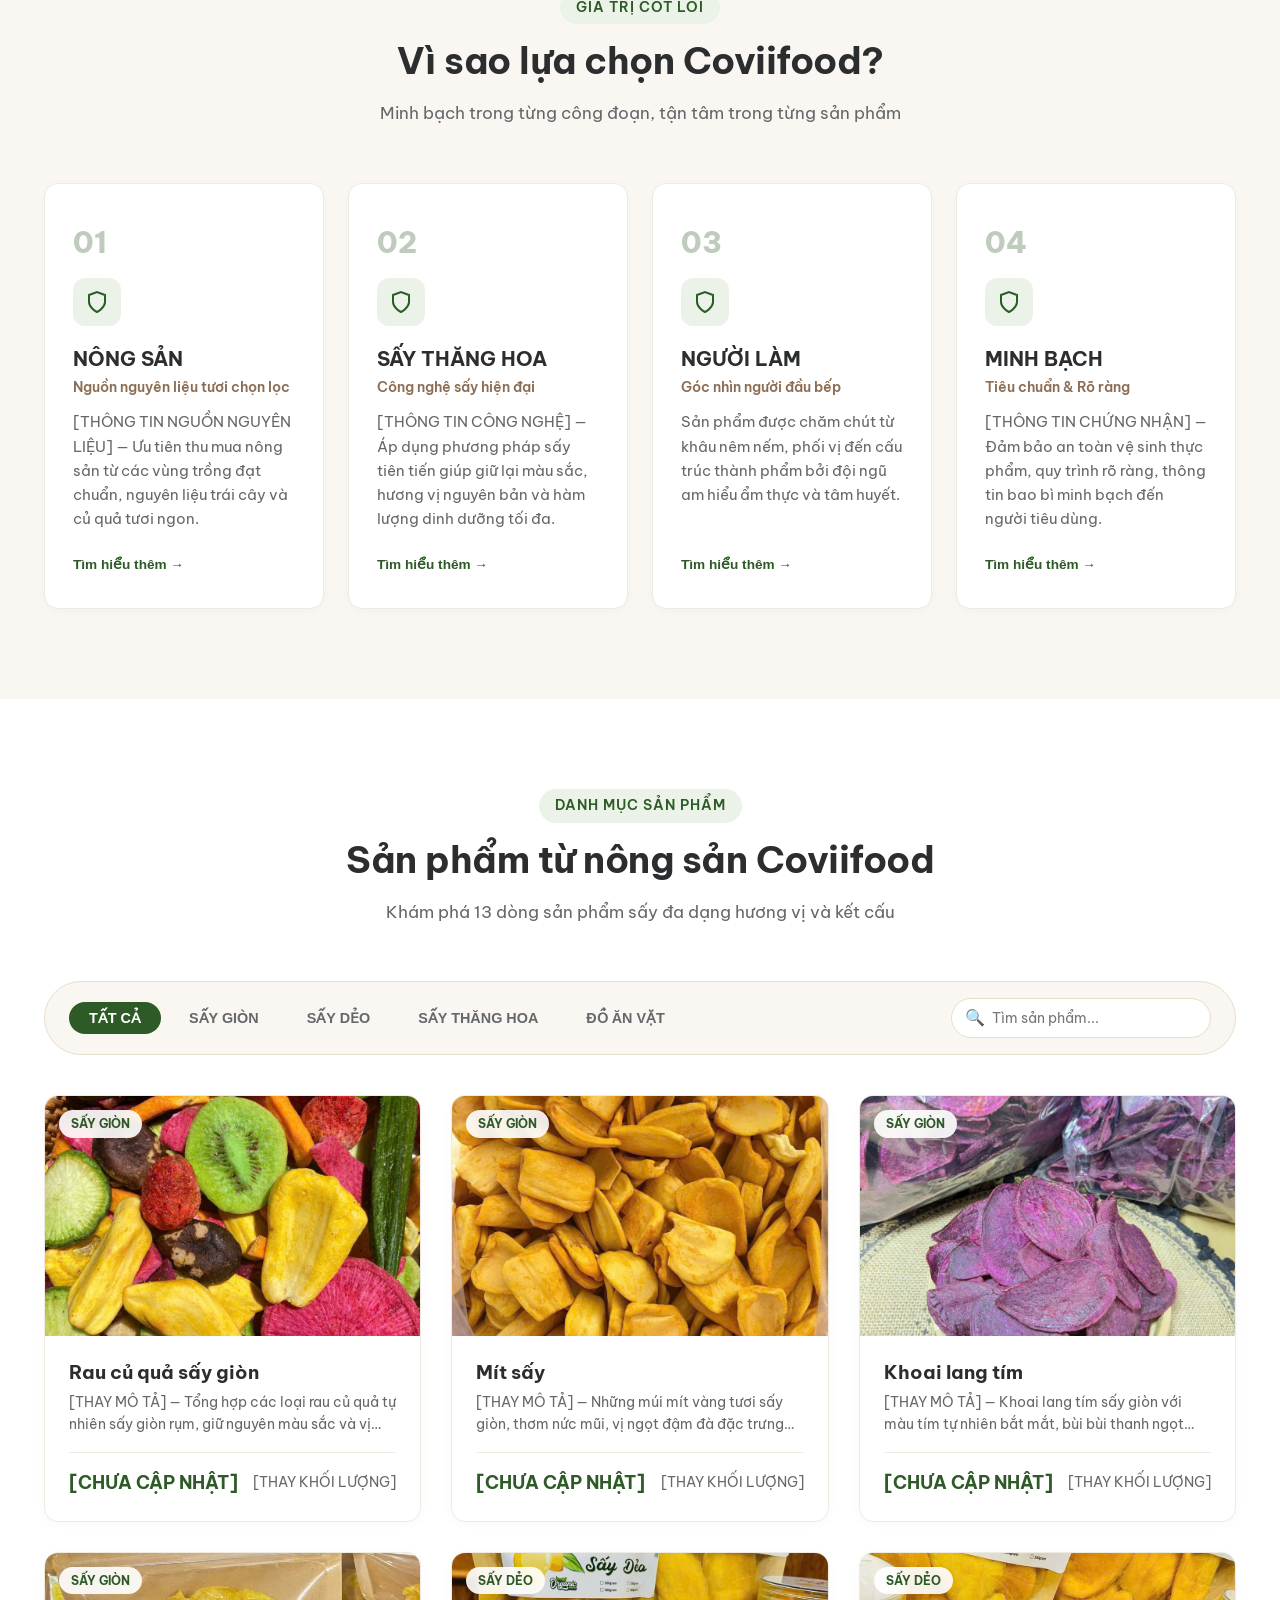
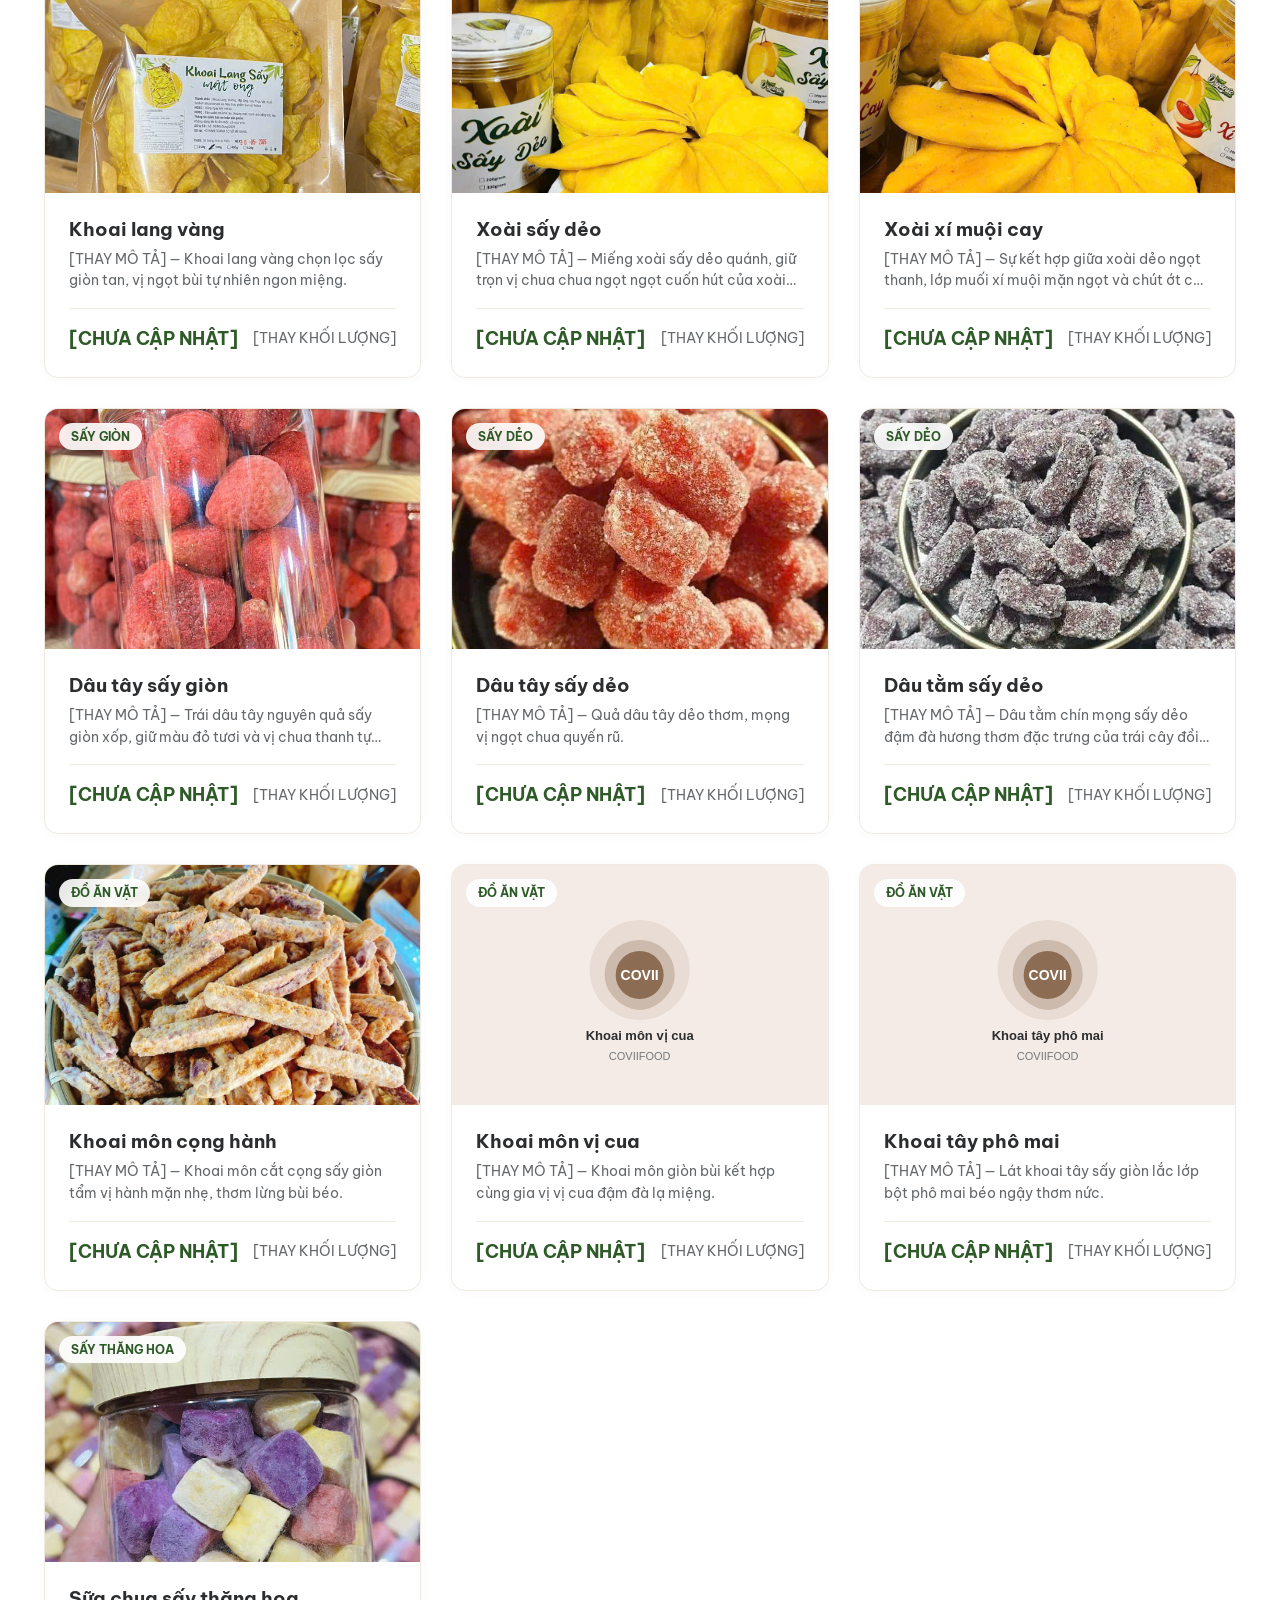
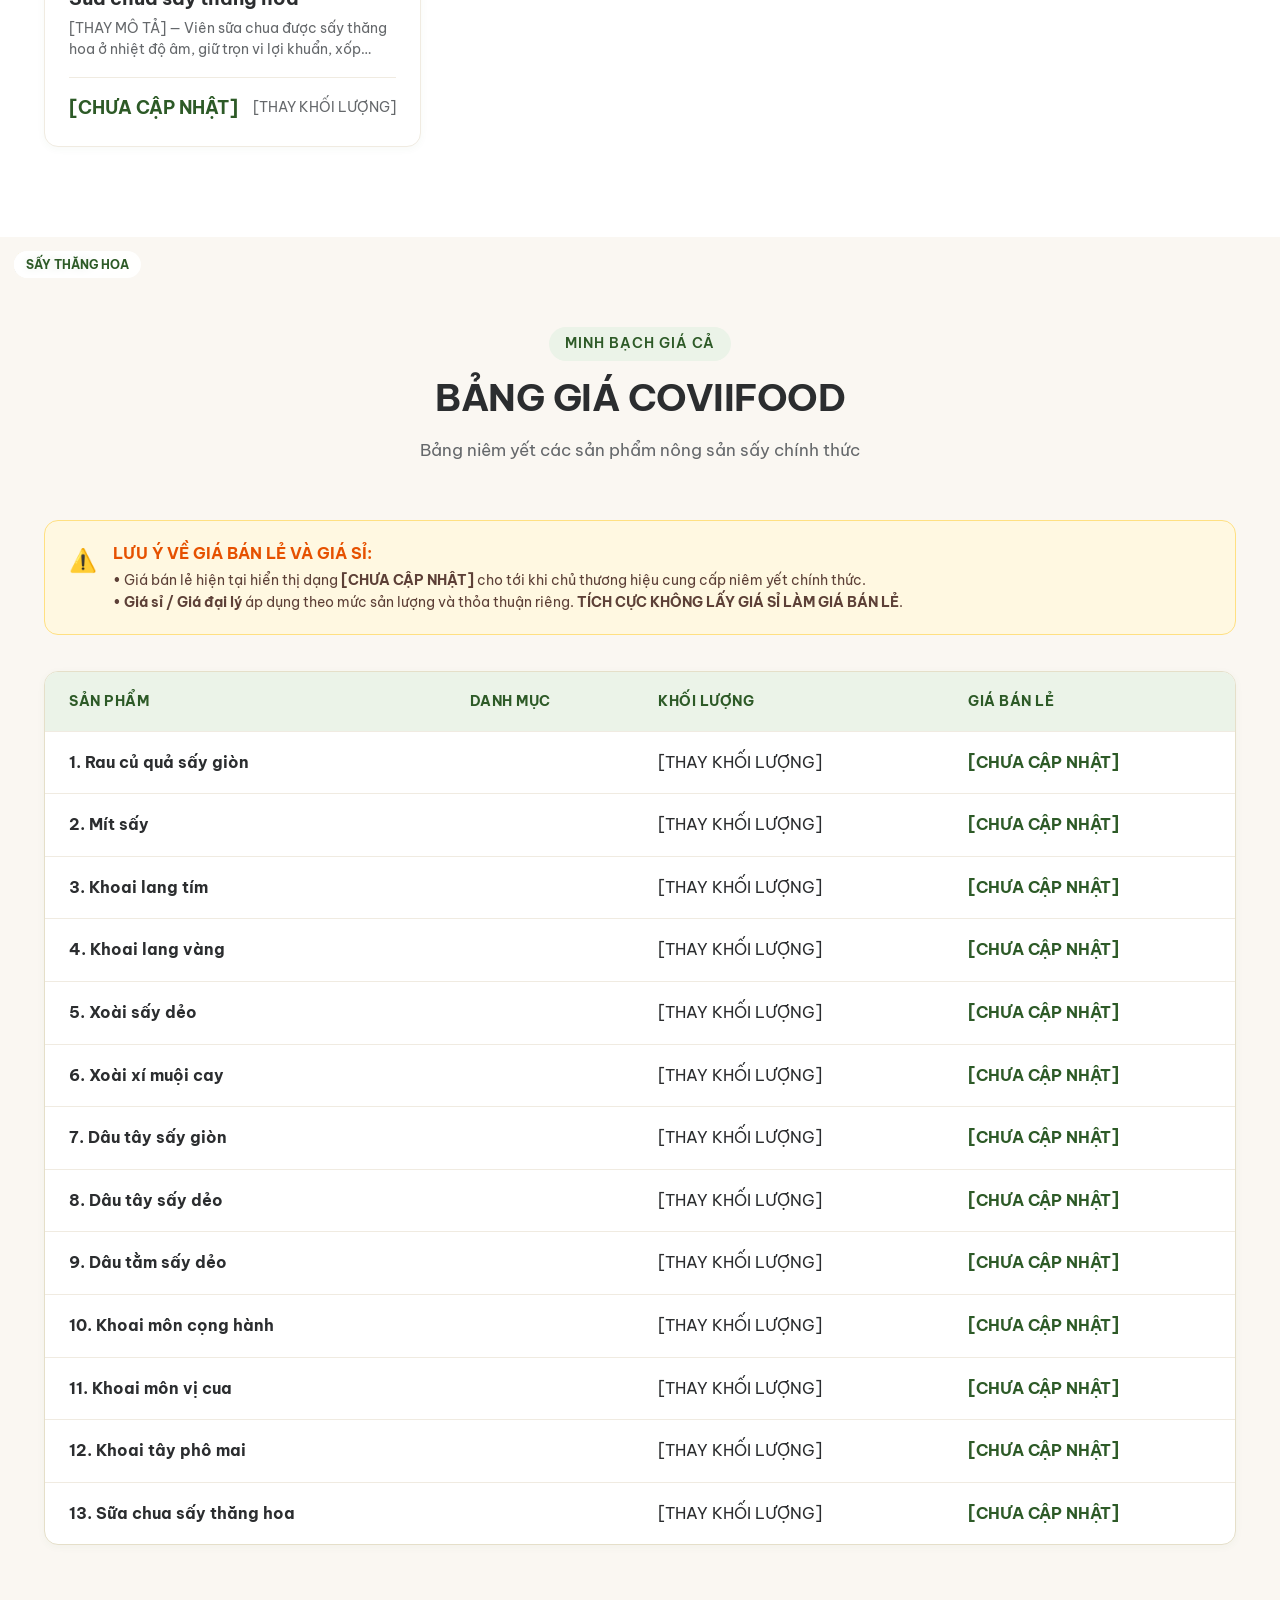
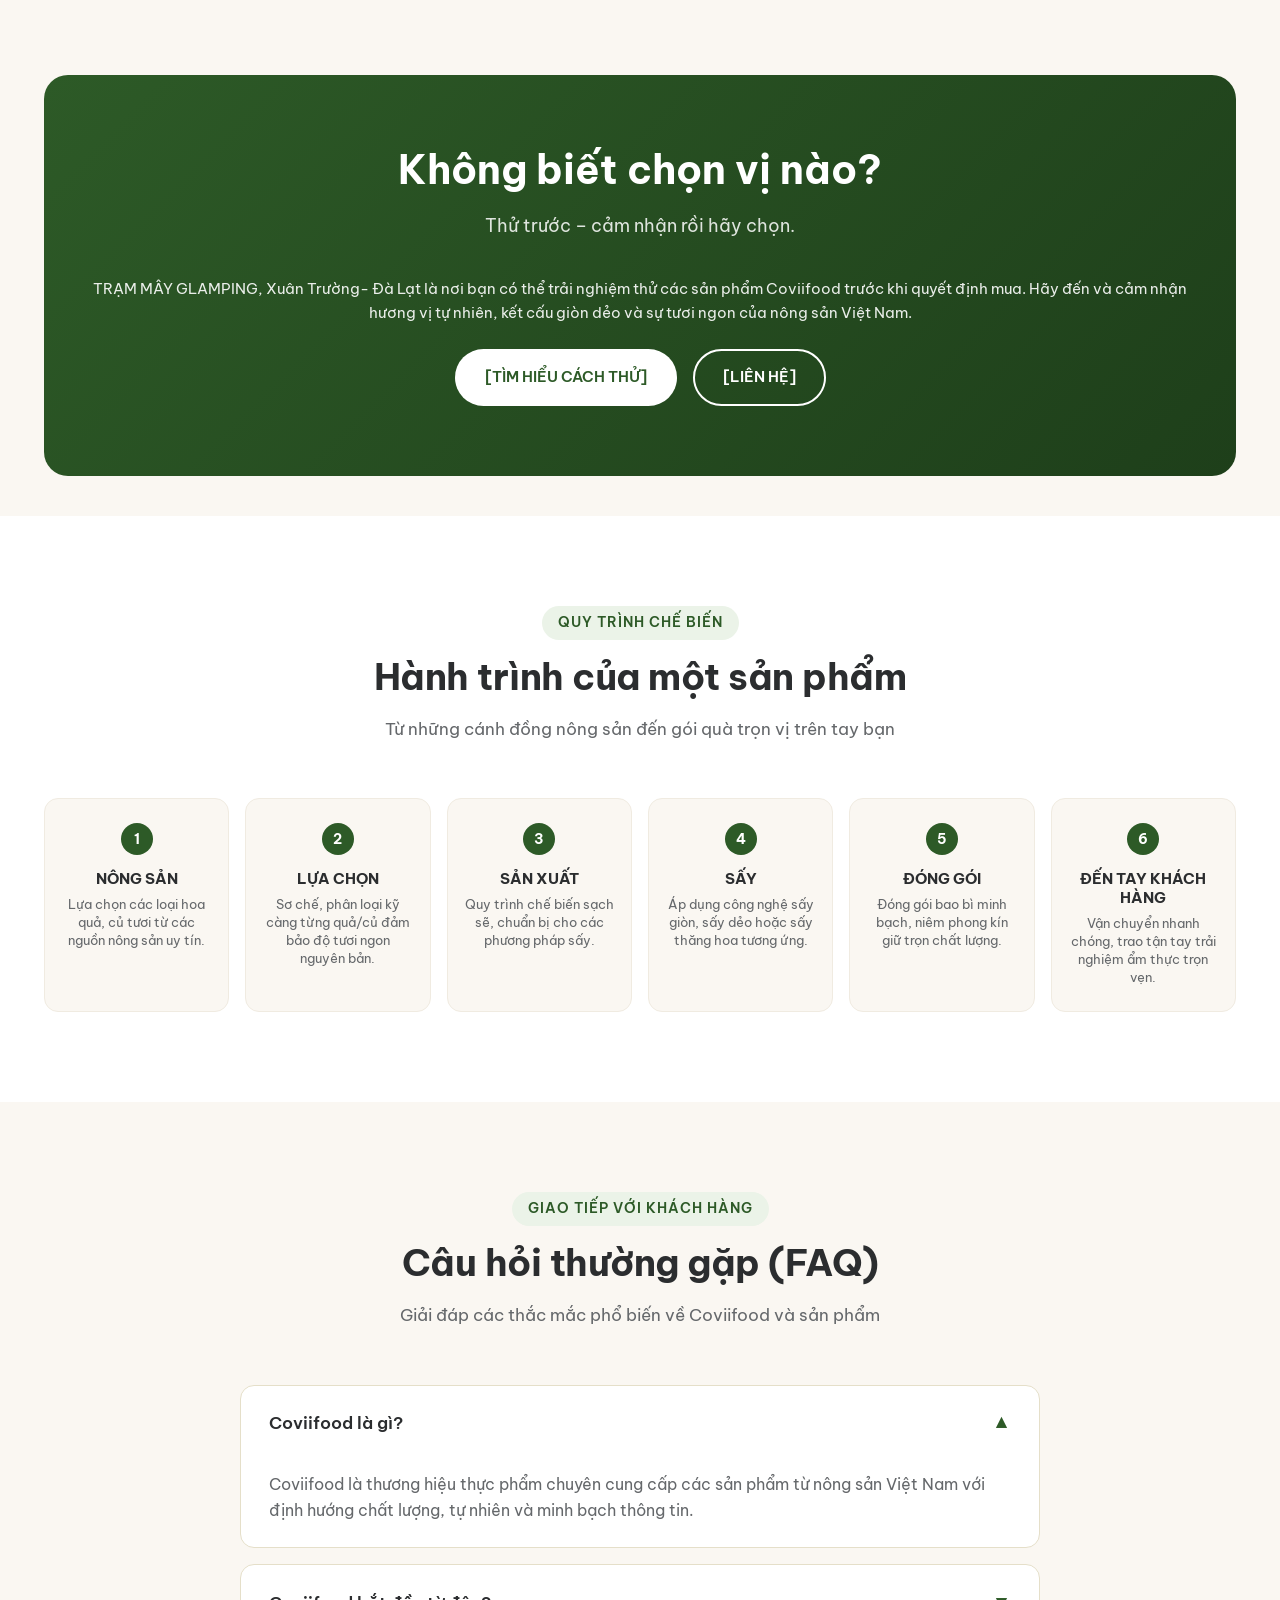
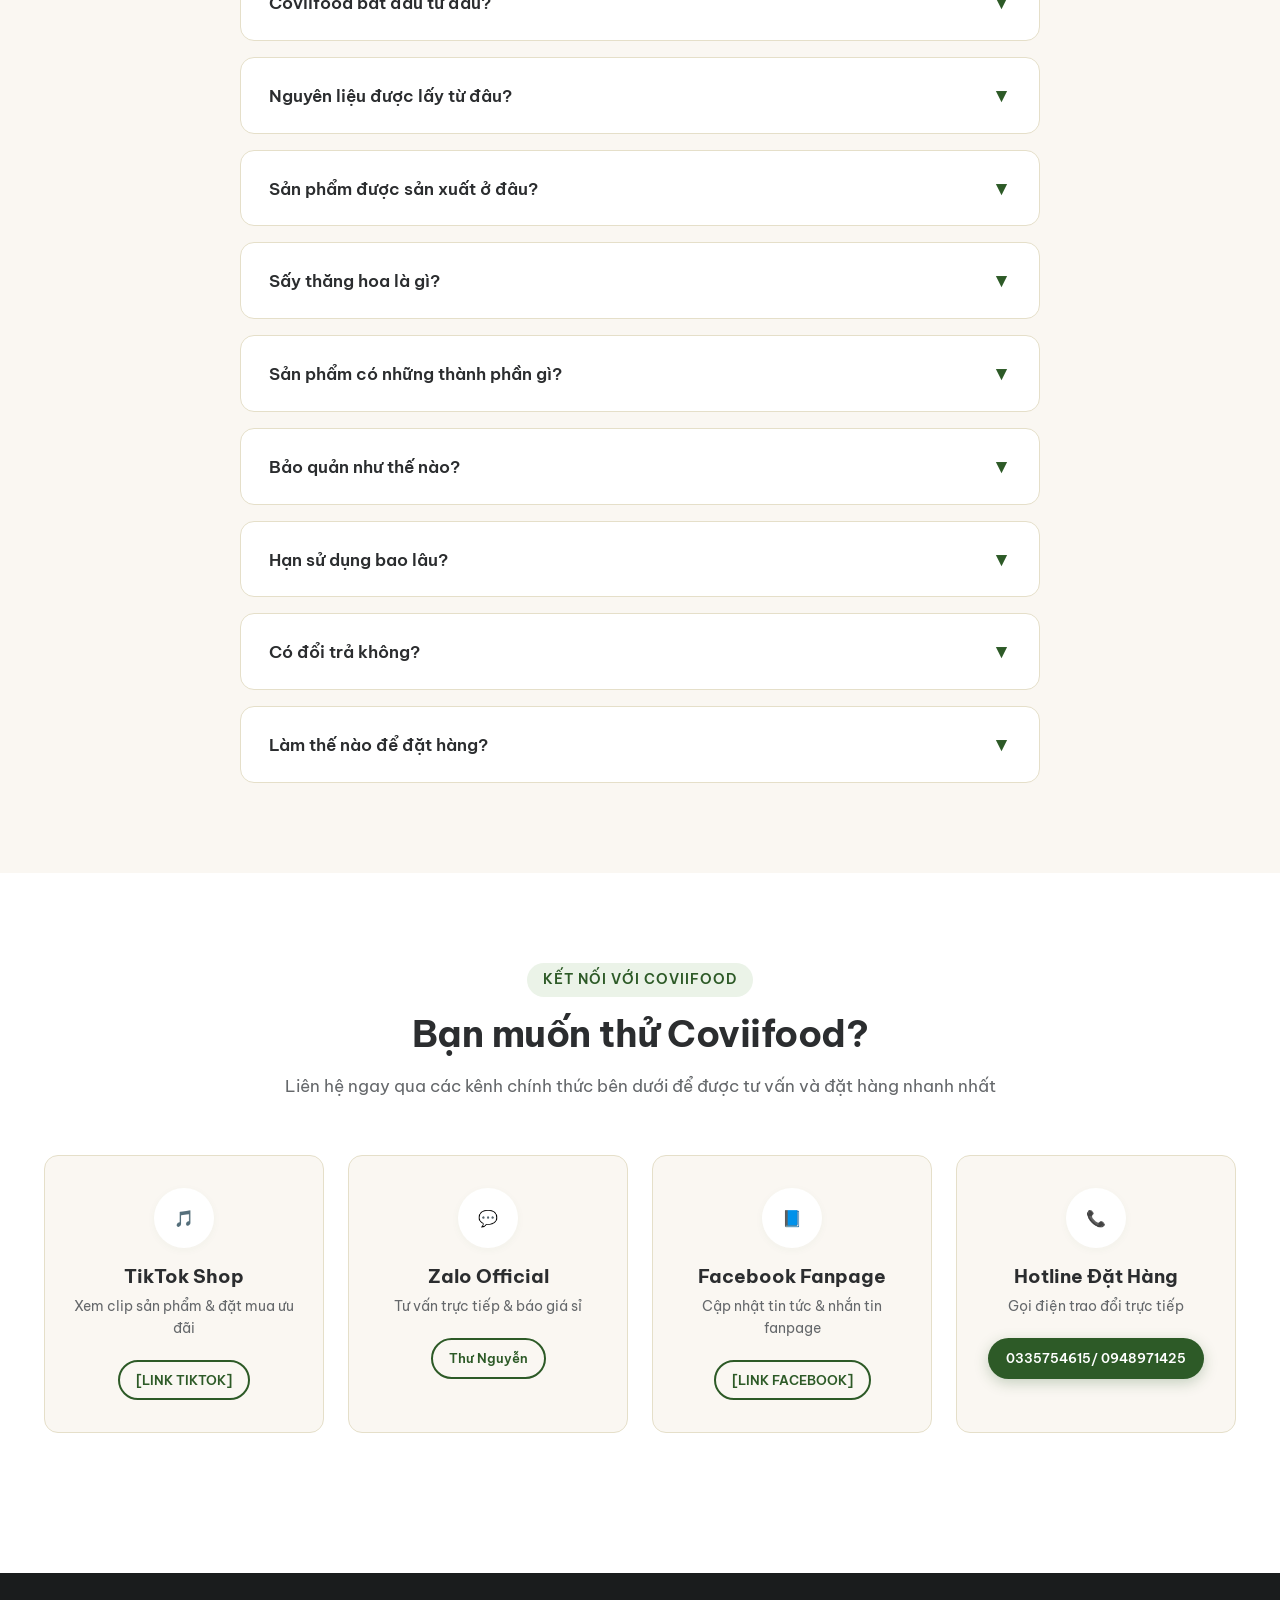
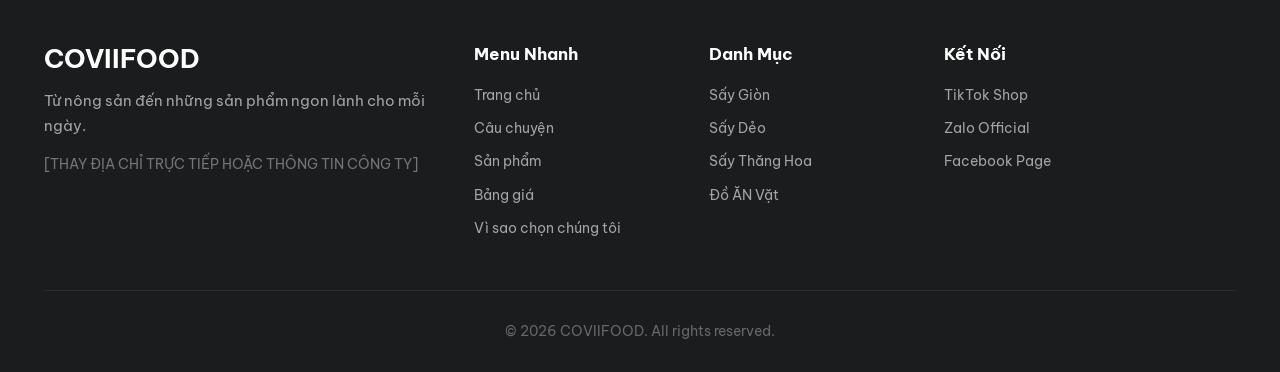
==== commit 0be838c2: "Update index.html" ====
--- a/index.html
+++ b/index.html
@@ -408,7 +408,7 @@
                     <div class="channel-icon">💬</div>
                     <h3 class="channel-title">Zalo Official</h3>
                     <p class="channel-desc">Tư vấn trực tiếp & báo giá sỉ</p>
-                    <span class="btn btn-outline" style="font-size: 0.8rem; padding: 8px 16px;">https://zalo.me/0948971425</span>
+                    <span class="btn btn-outline" style="font-size: 0.8rem; padding: 8px 16px;">Thư Nguyễn</span>
                 </a>
 
                 <a href="[LINK FACEBOOK]" target="_blank" class="channel-card link-facebook">
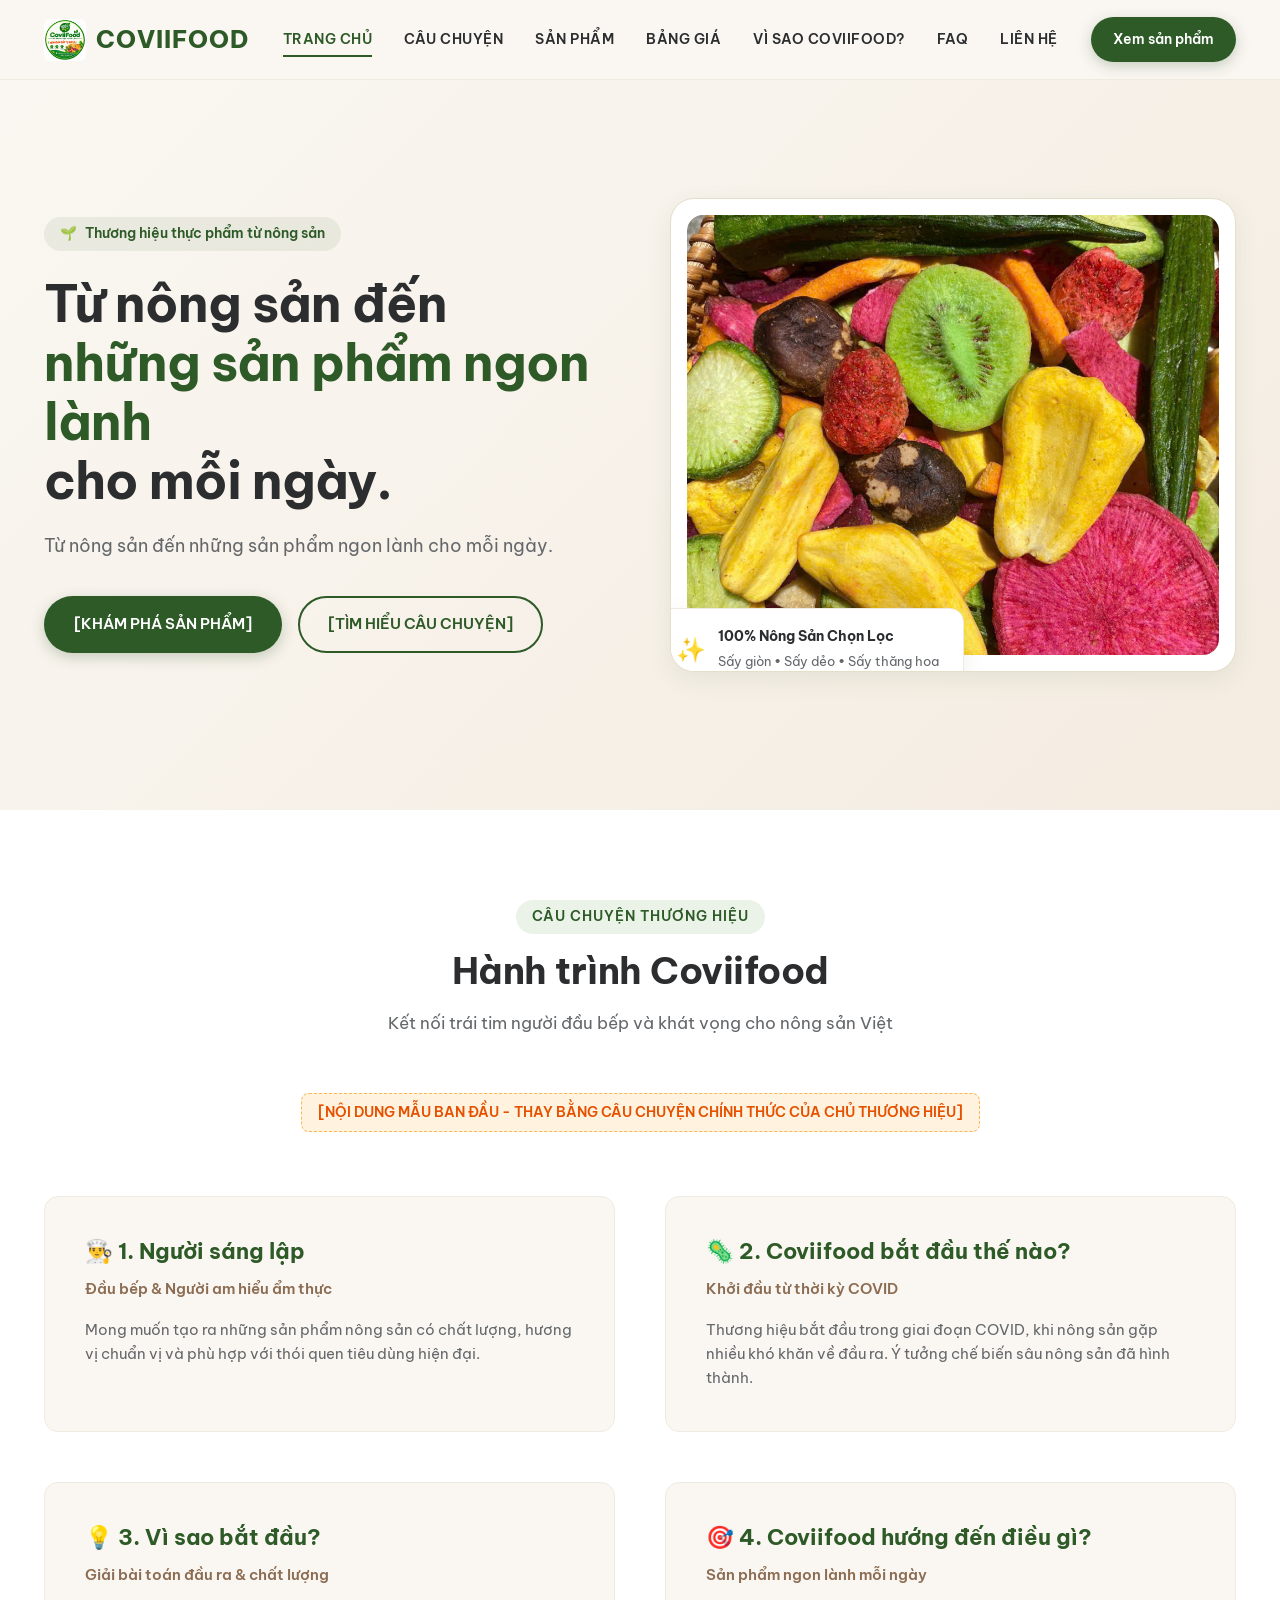
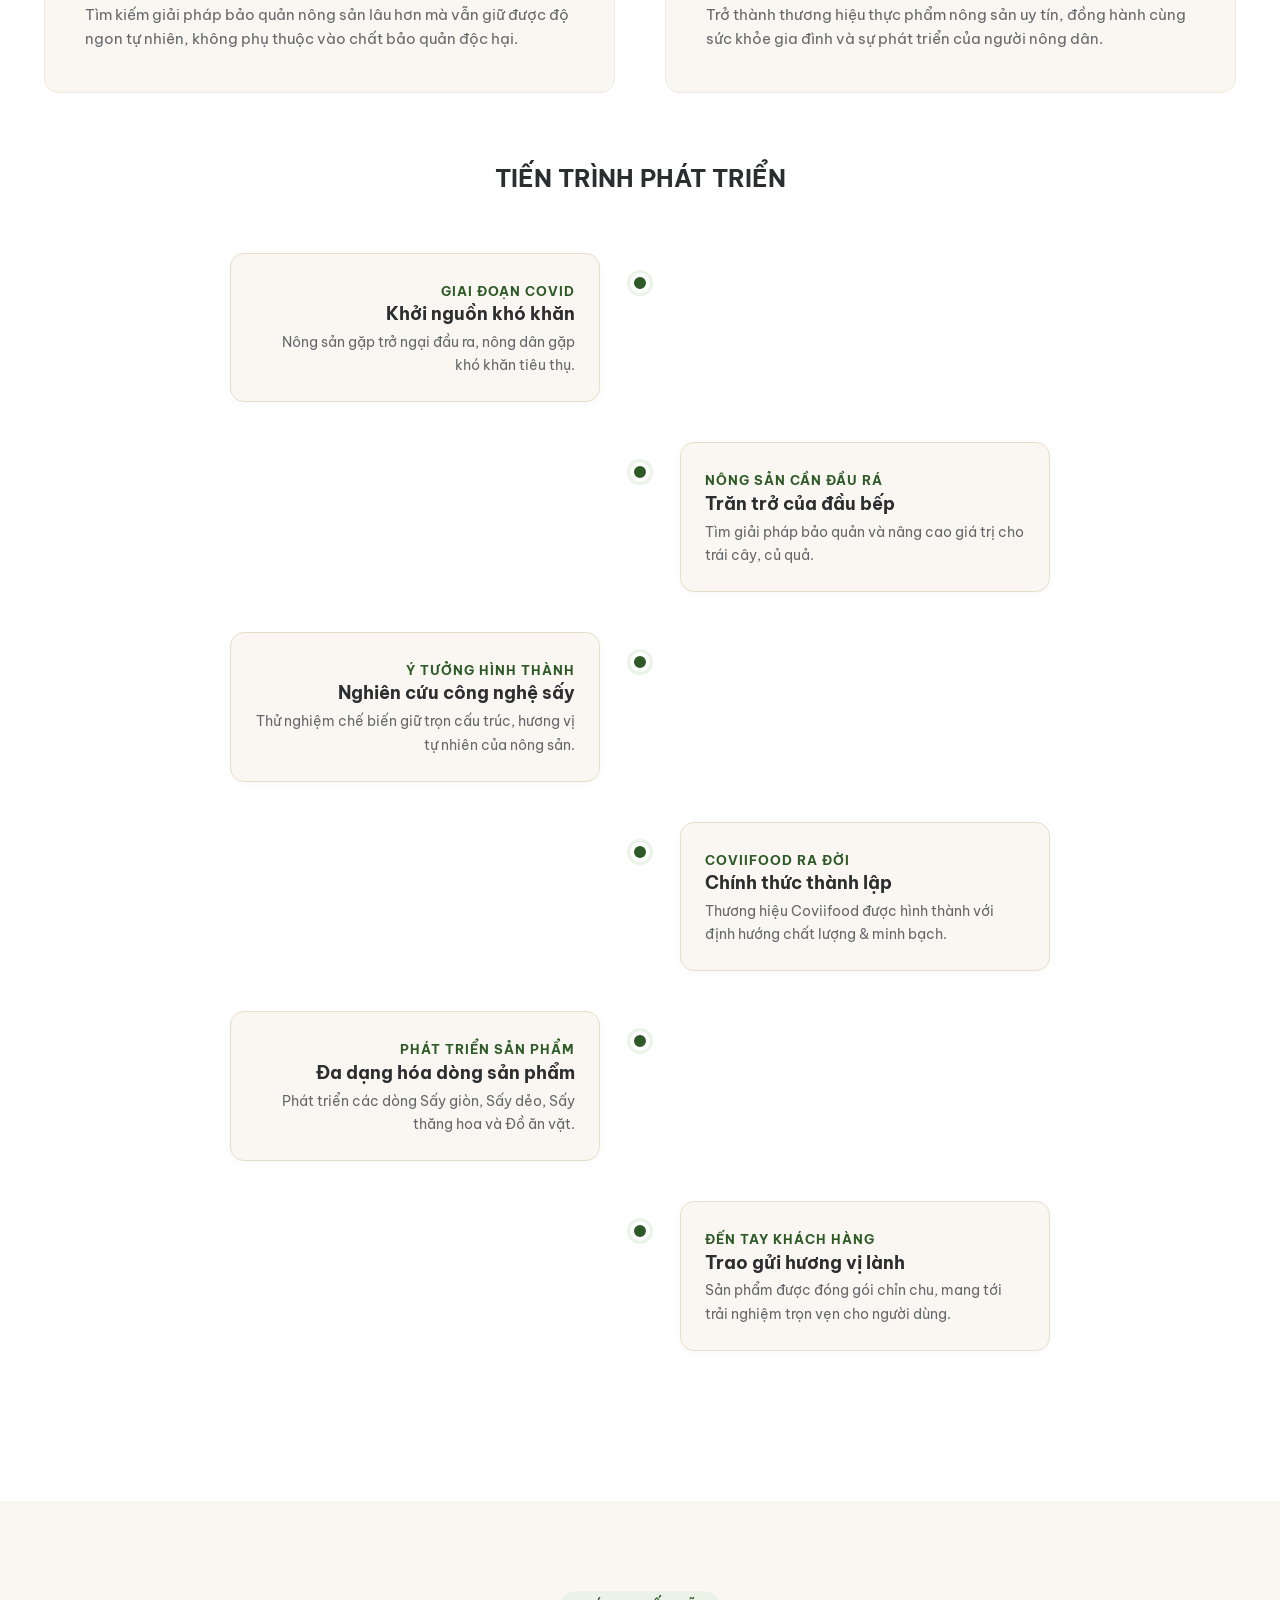
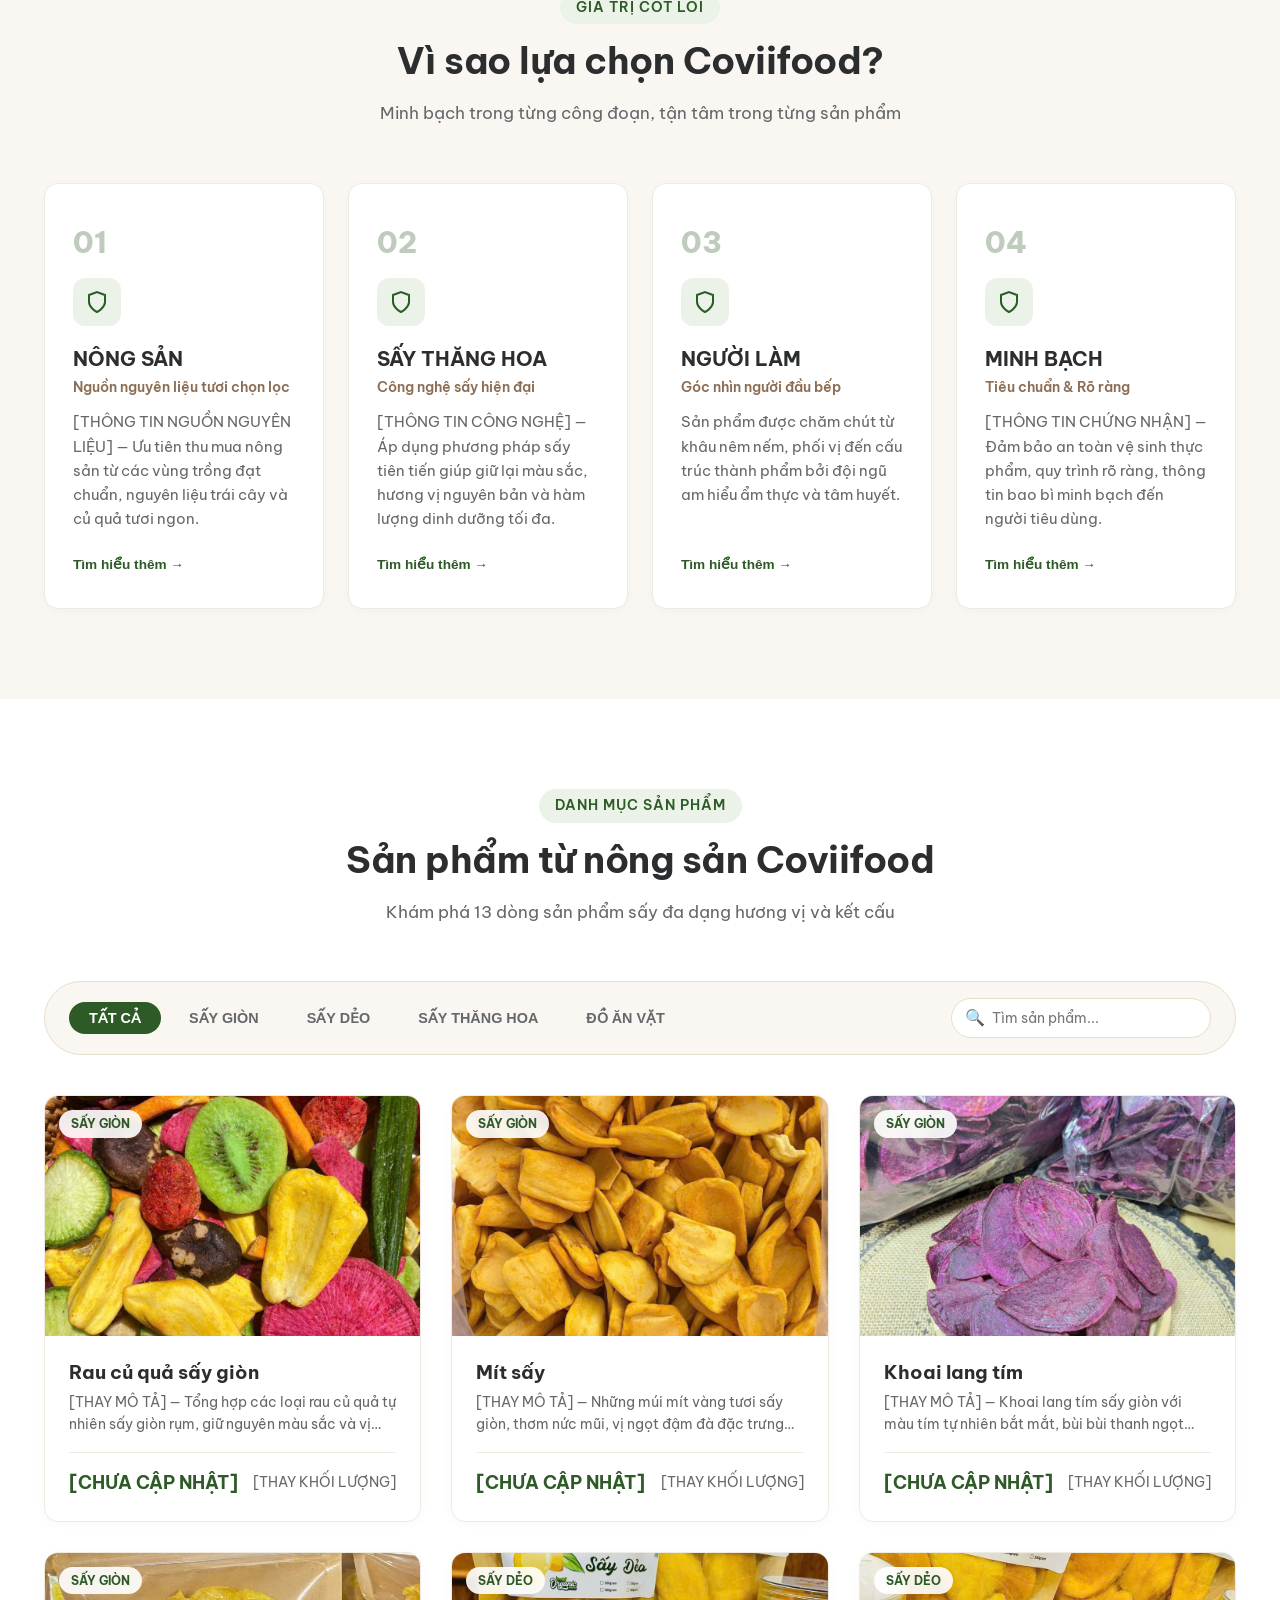
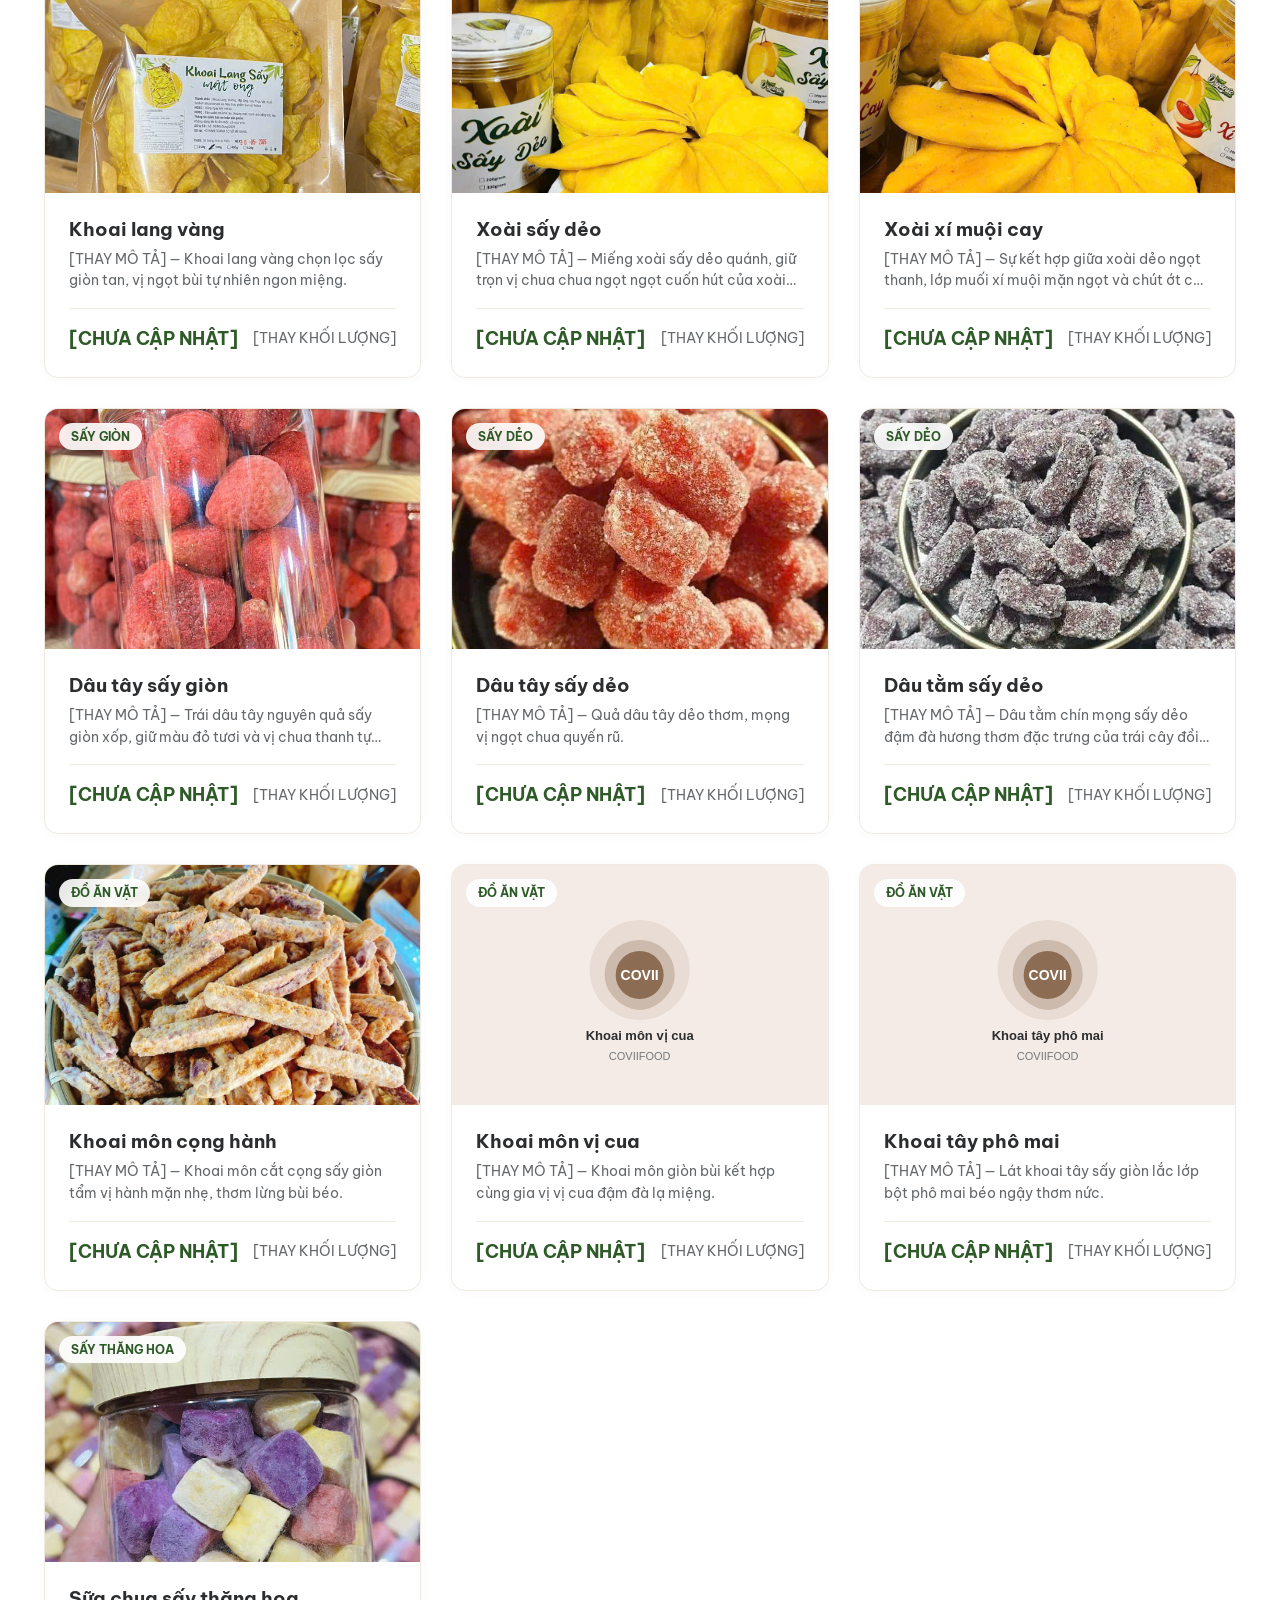
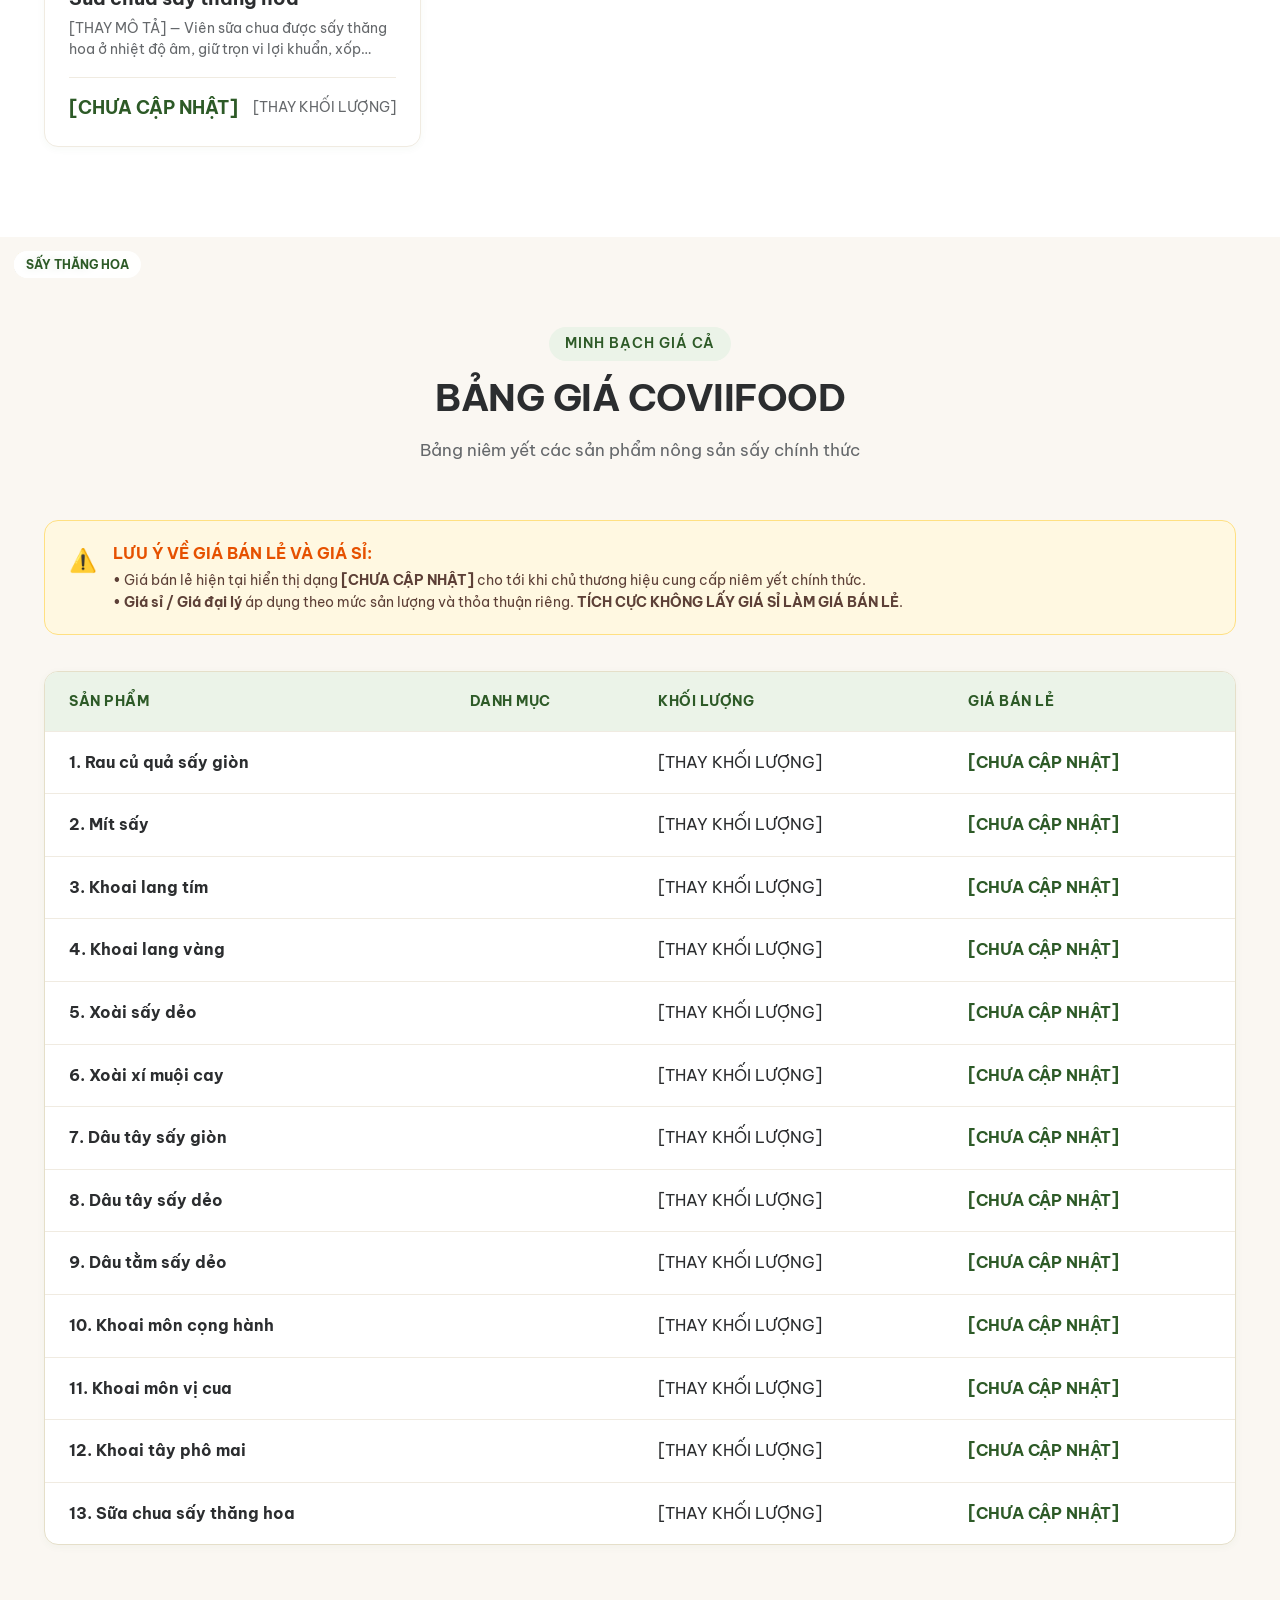
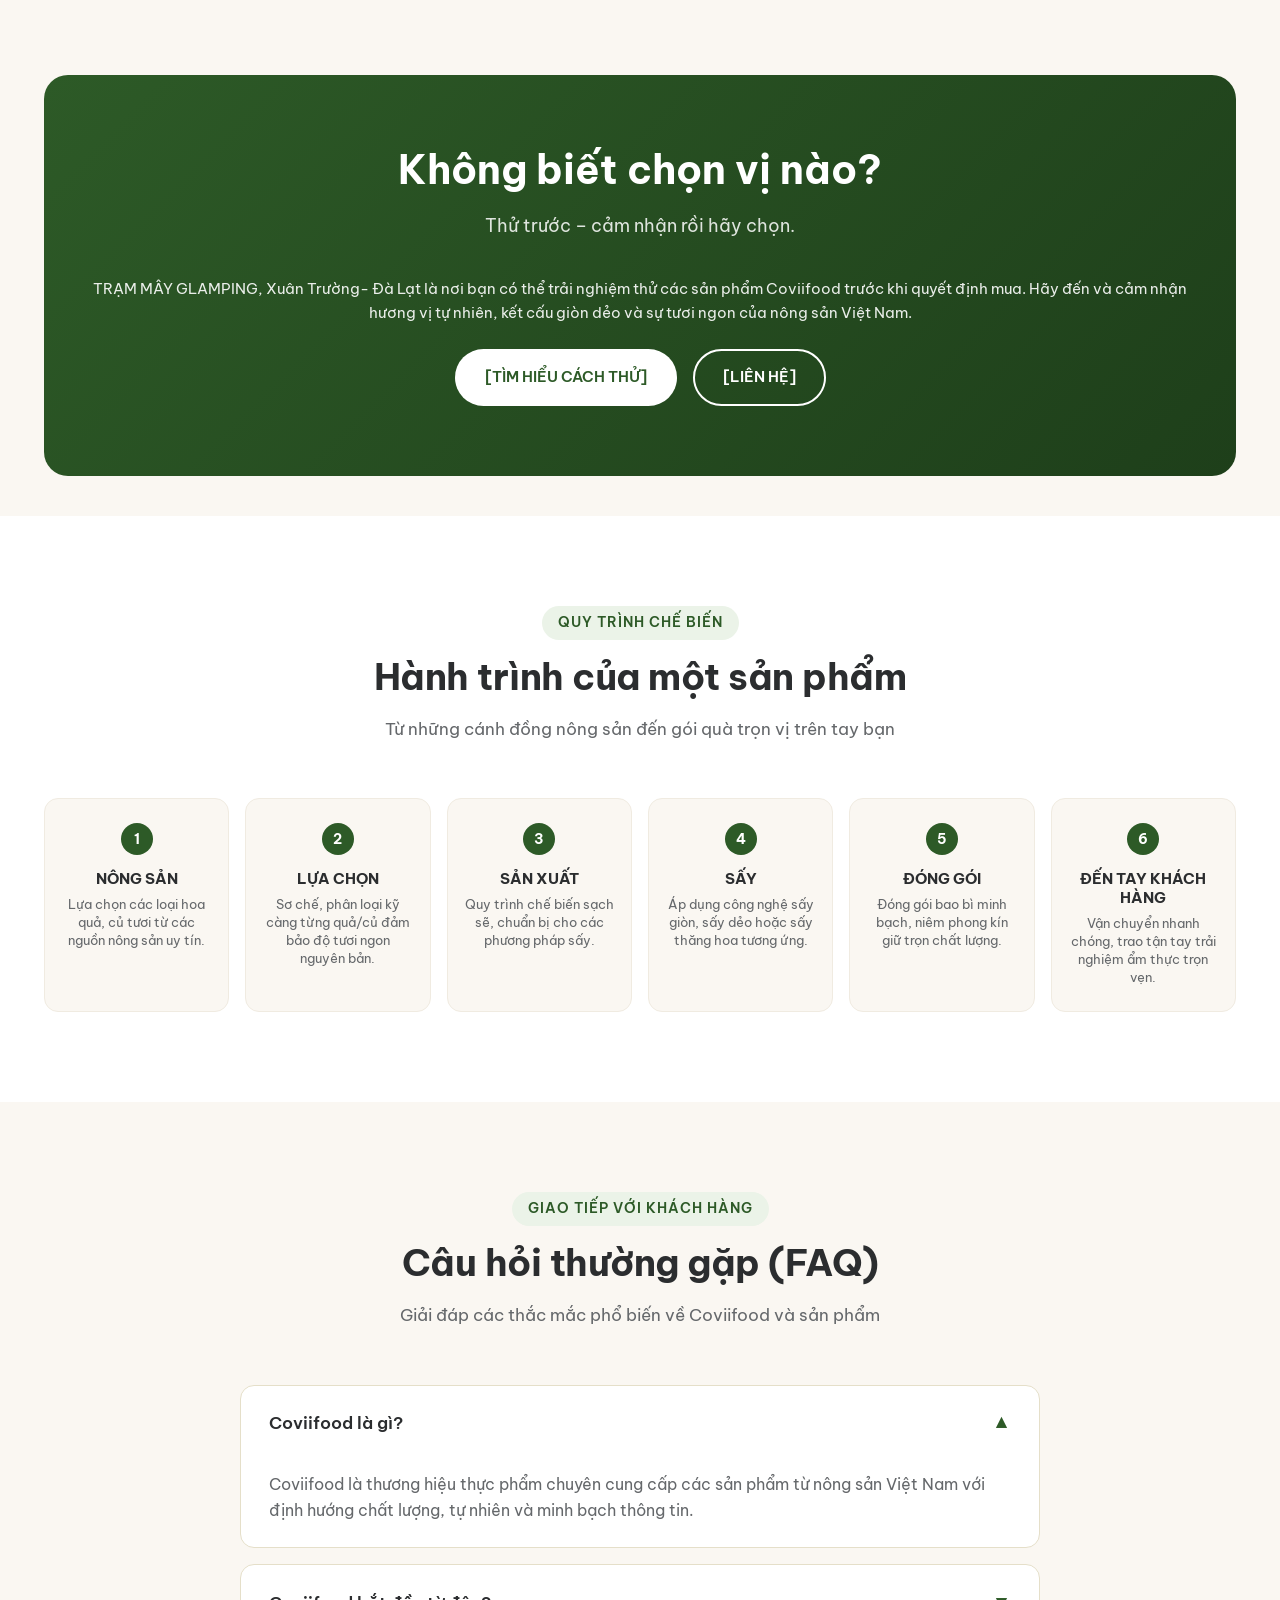
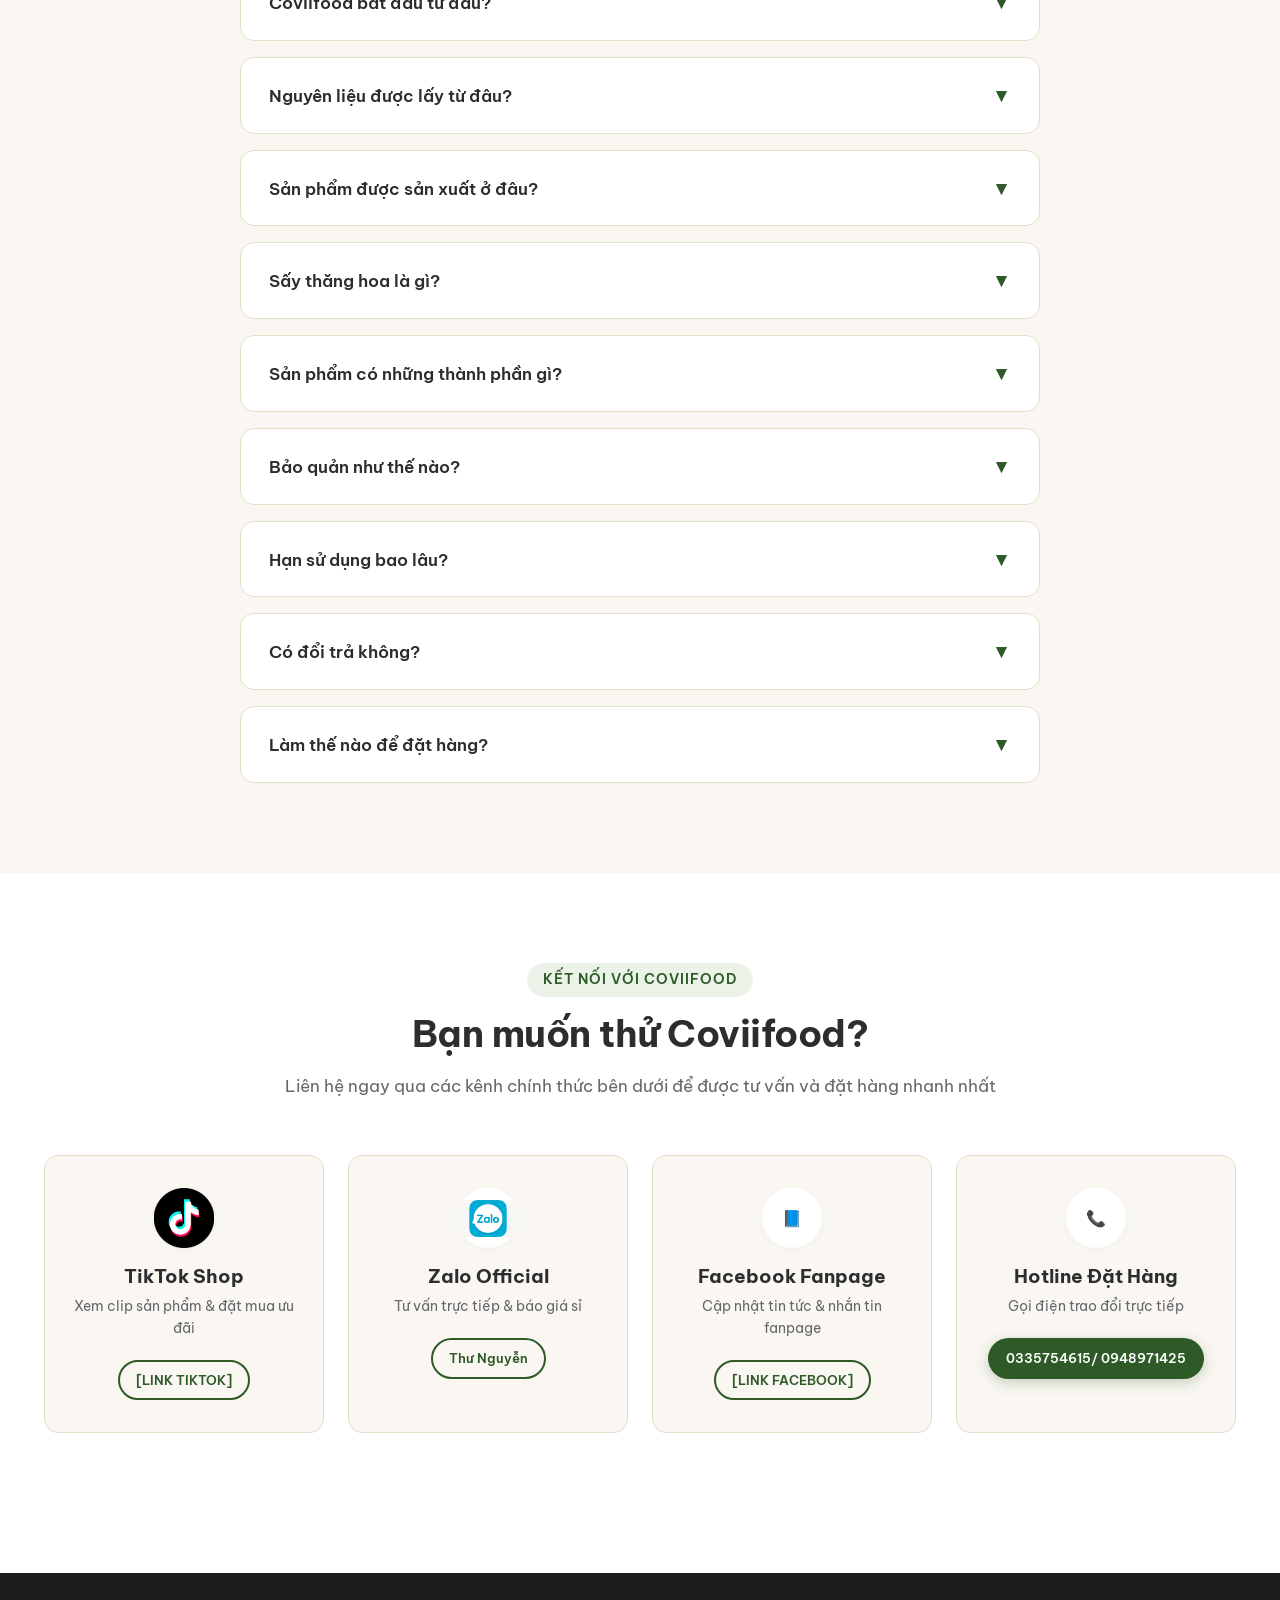
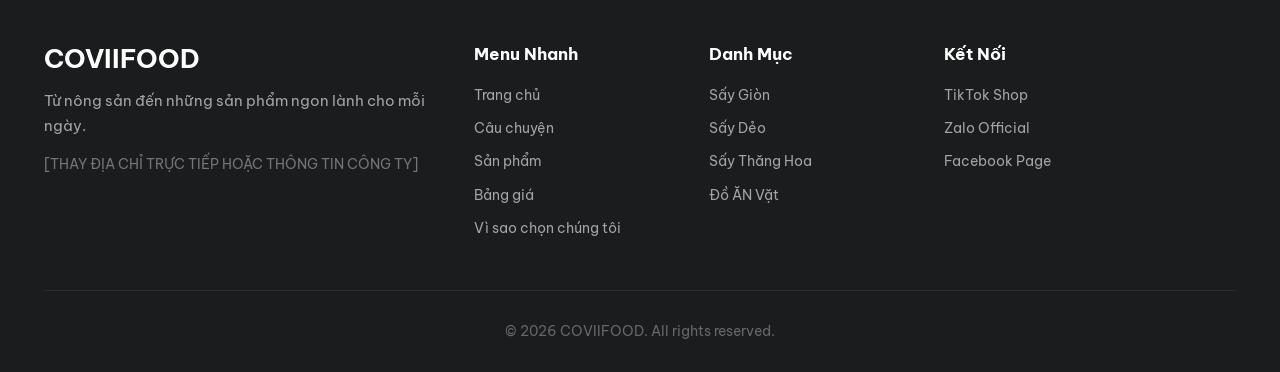
==== commit 0dffe59f: "jb" ====
--- a/index.html
+++ b/index.html
@@ -398,14 +398,14 @@
 
             <div class="channels-grid">
                 <a href="[LINK TIKTOK]" target="_blank" class="channel-card link-tiktok">
-                    <div class="channel-icon">🎵</div>
+                    <div class="channel-icon"><img src="assets/images/tiktok-logo-icon-free-png.webp" alt="TikTok"></div>
                     <h3 class="channel-title">TikTok Shop</h3>
                     <p class="channel-desc">Xem clip sản phẩm & đặt mua ưu đãi</p>
                     <span class="btn btn-outline" style="font-size: 0.8rem; padding: 8px 16px;">[LINK TIKTOK]</span>
                 </a>
 
-                <a href="https://zalo.me/0335754615" target="_blank" class="channel-card link-zalo">
-                    <div class="channel-icon">💬</div>
+                <a href="https://zalo.me/0948971425" target="_blank" class="channel-card link-zalo">
+                    <div class="channel-icon"><img src="assets/images/logozalo.jpg" alt="Zalo"></div>
                     <h3 class="channel-title">Zalo Official</h3>
                     <p class="channel-desc">Tư vấn trực tiếp & báo giá sỉ</p>
                     <span class="btn btn-outline" style="font-size: 0.8rem; padding: 8px 16px;">Thư Nguyễn</span>
